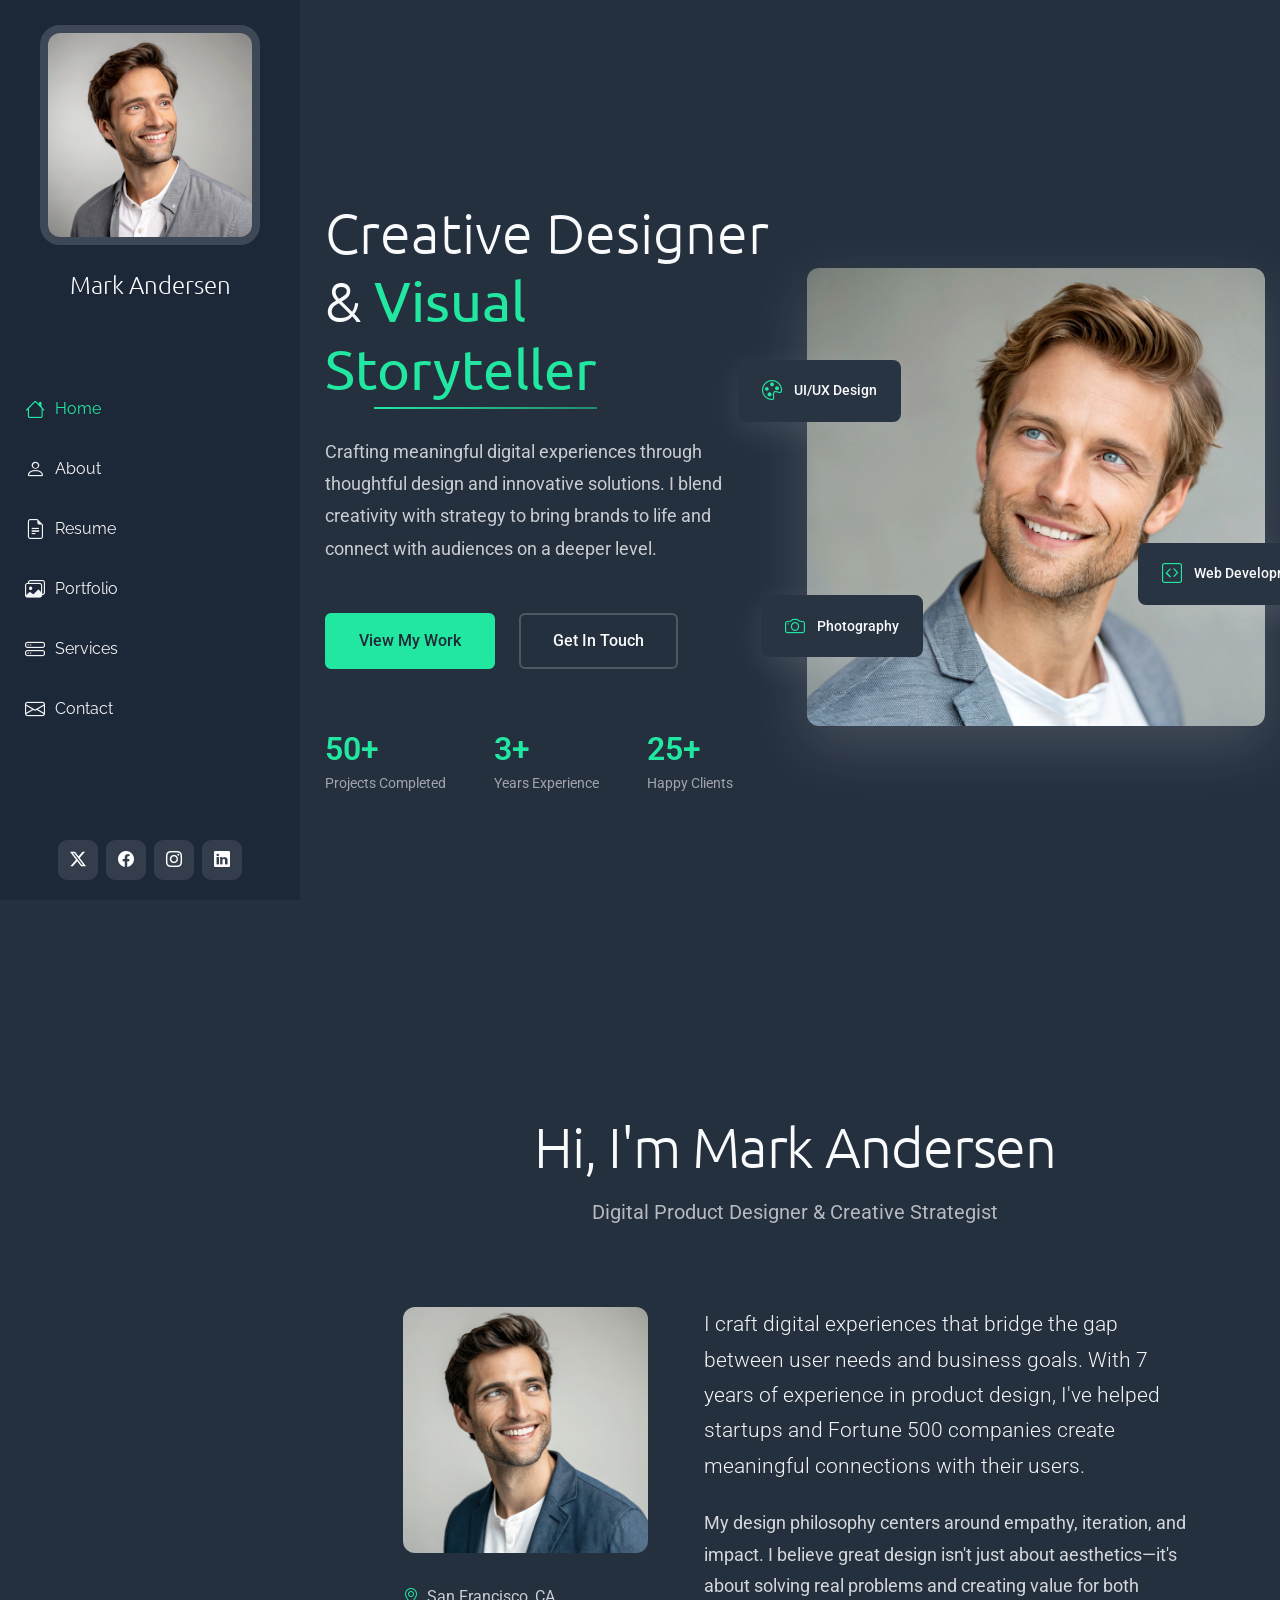
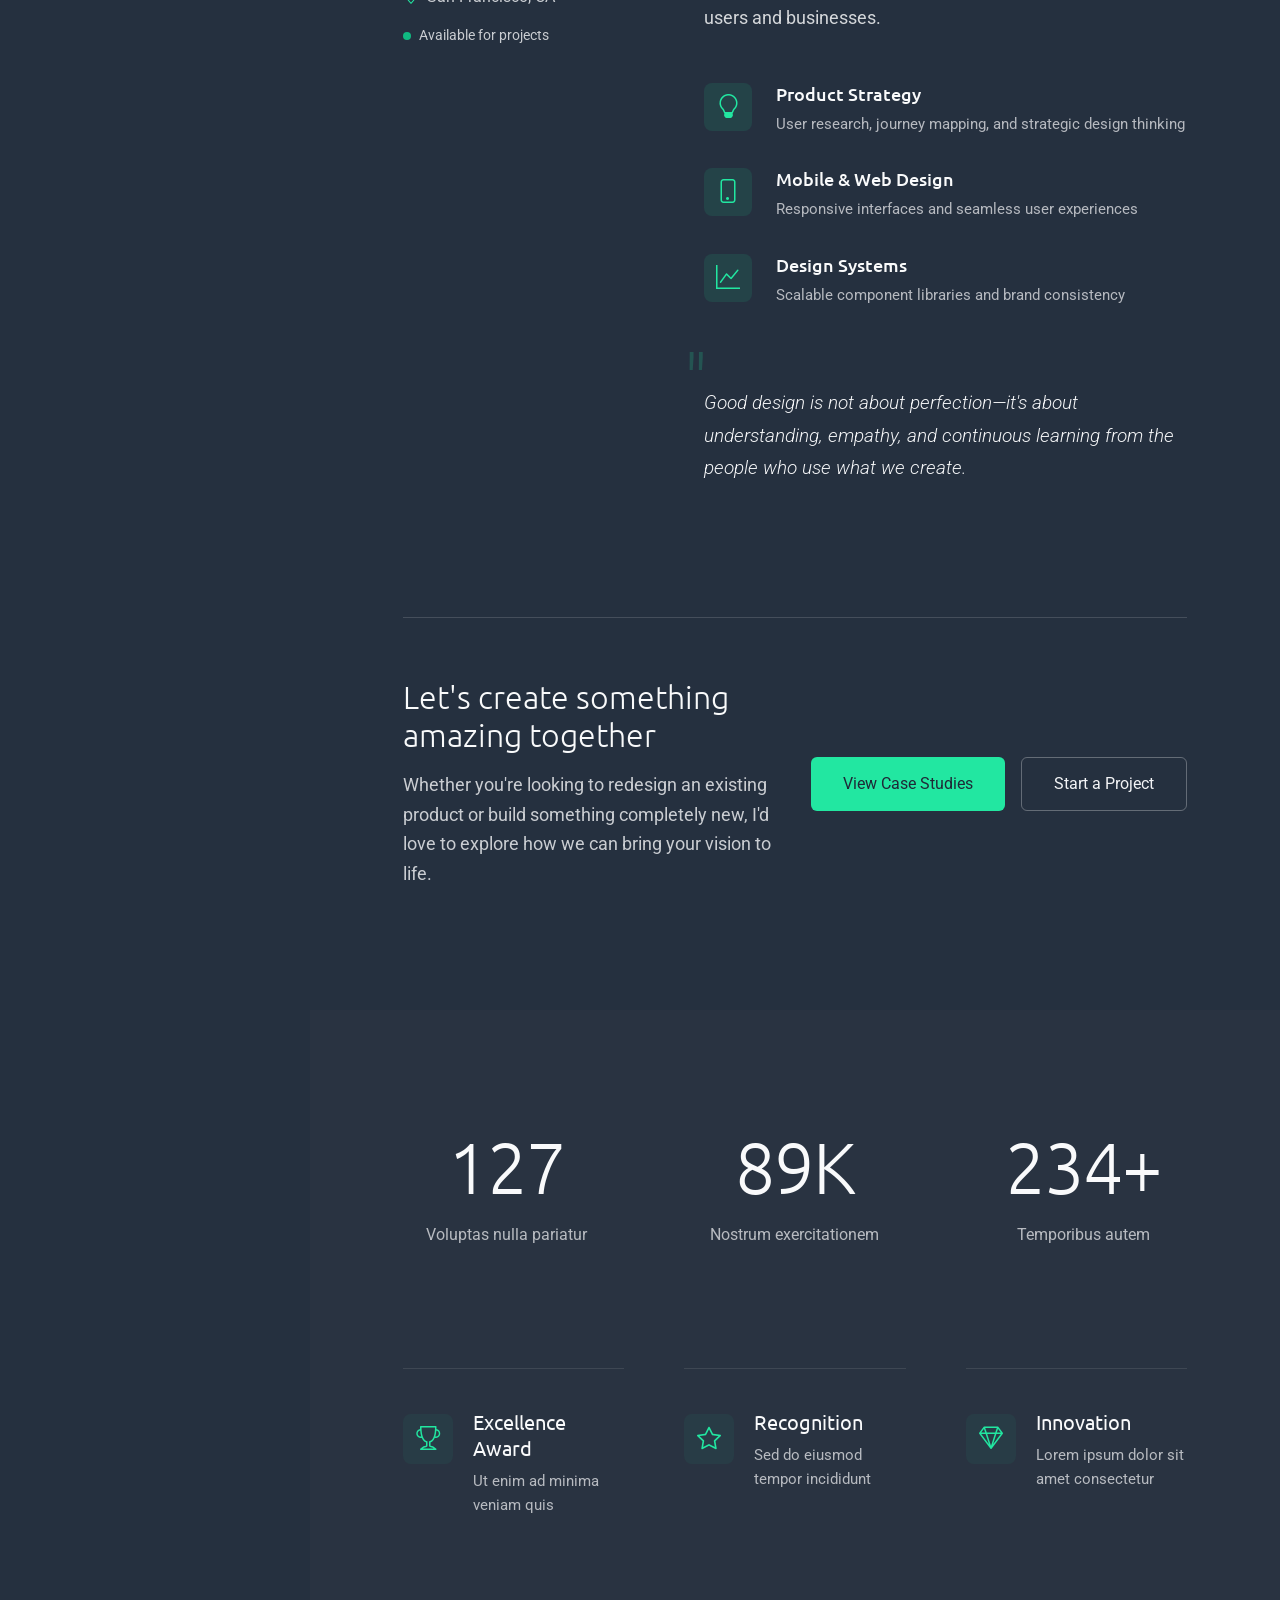
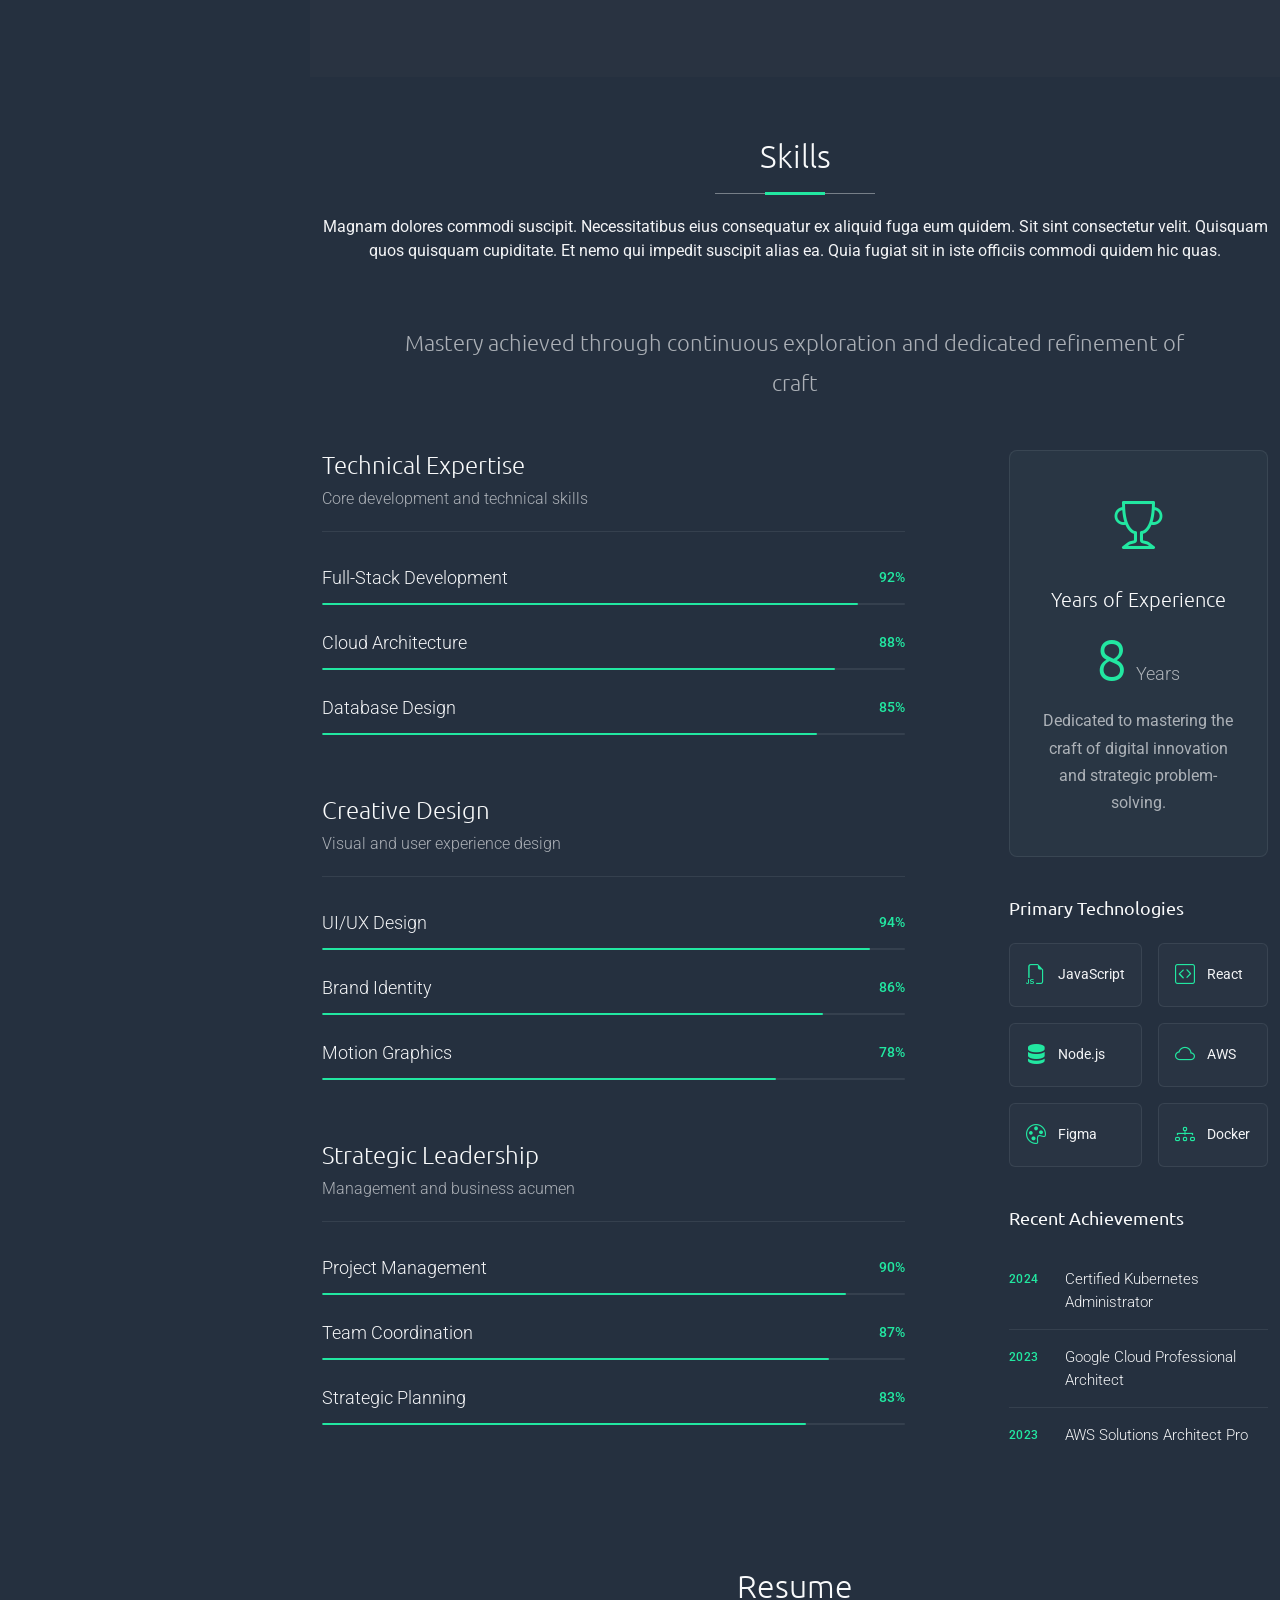
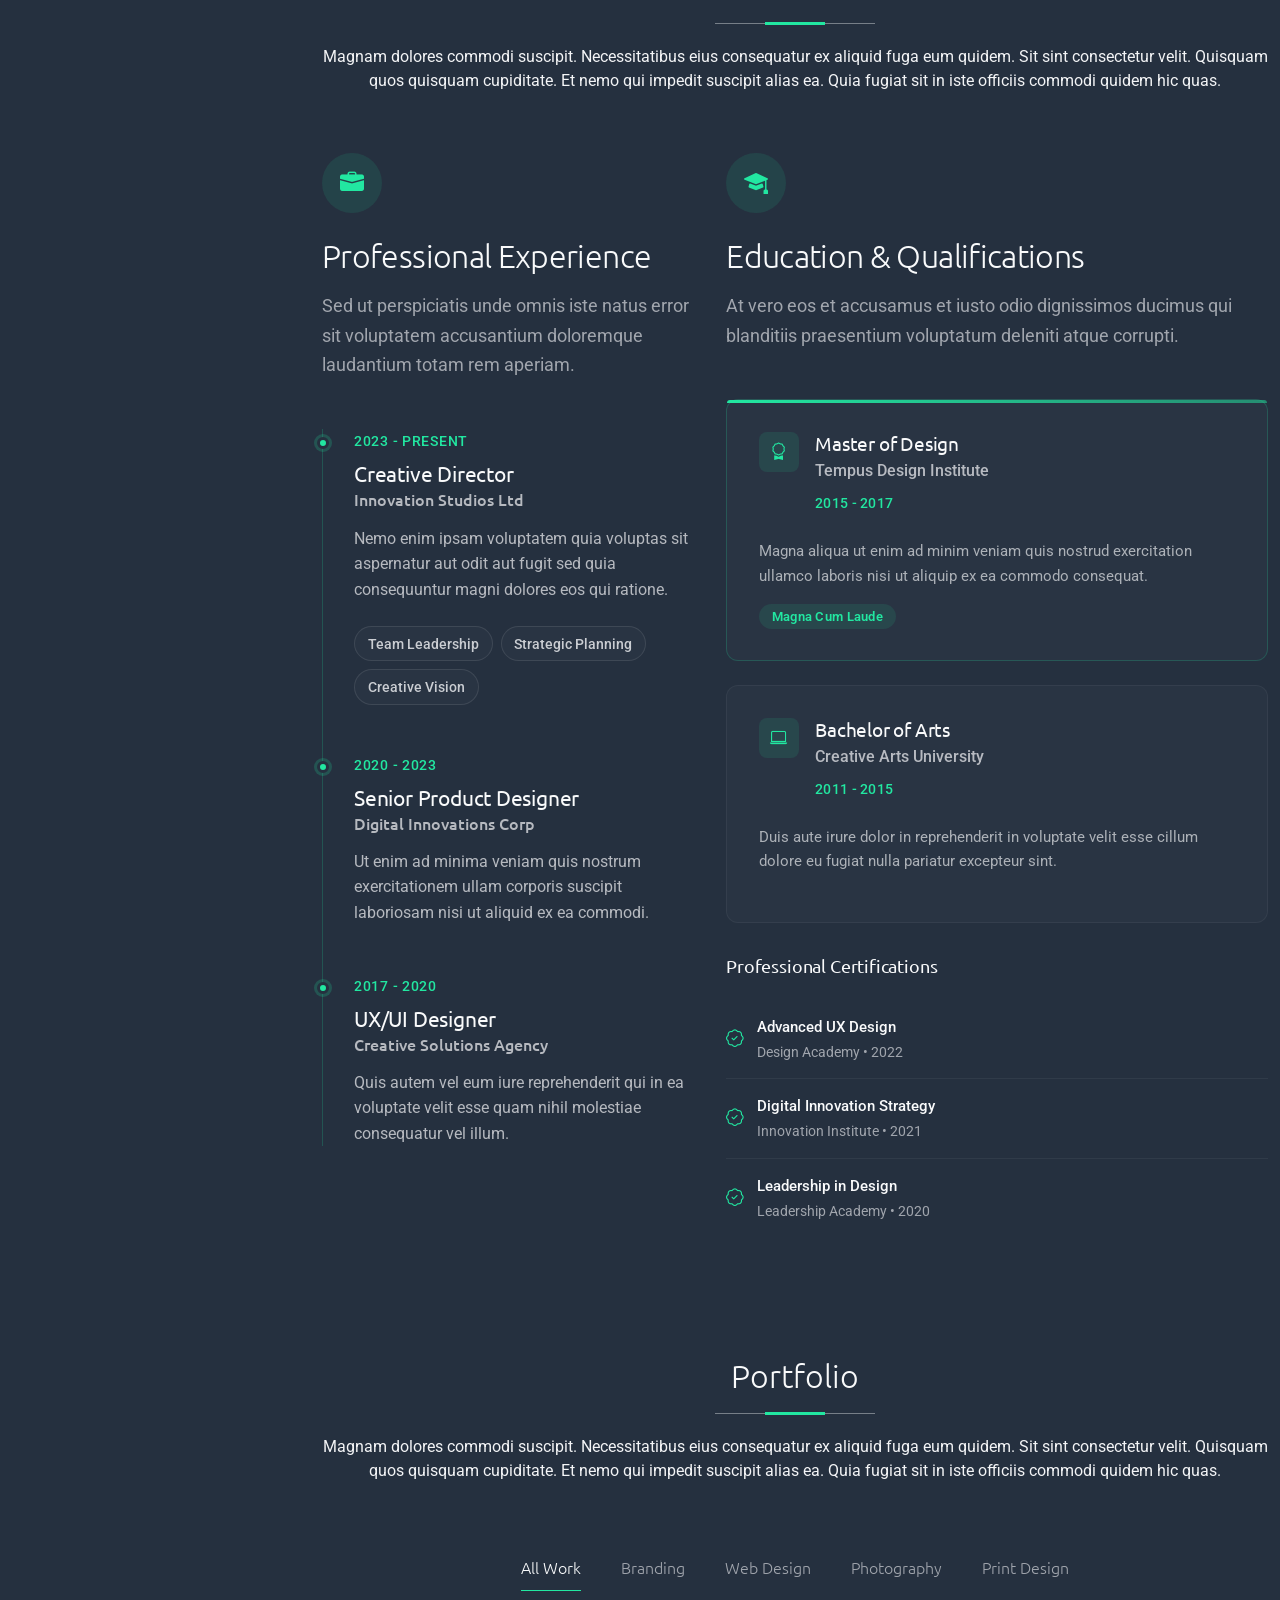
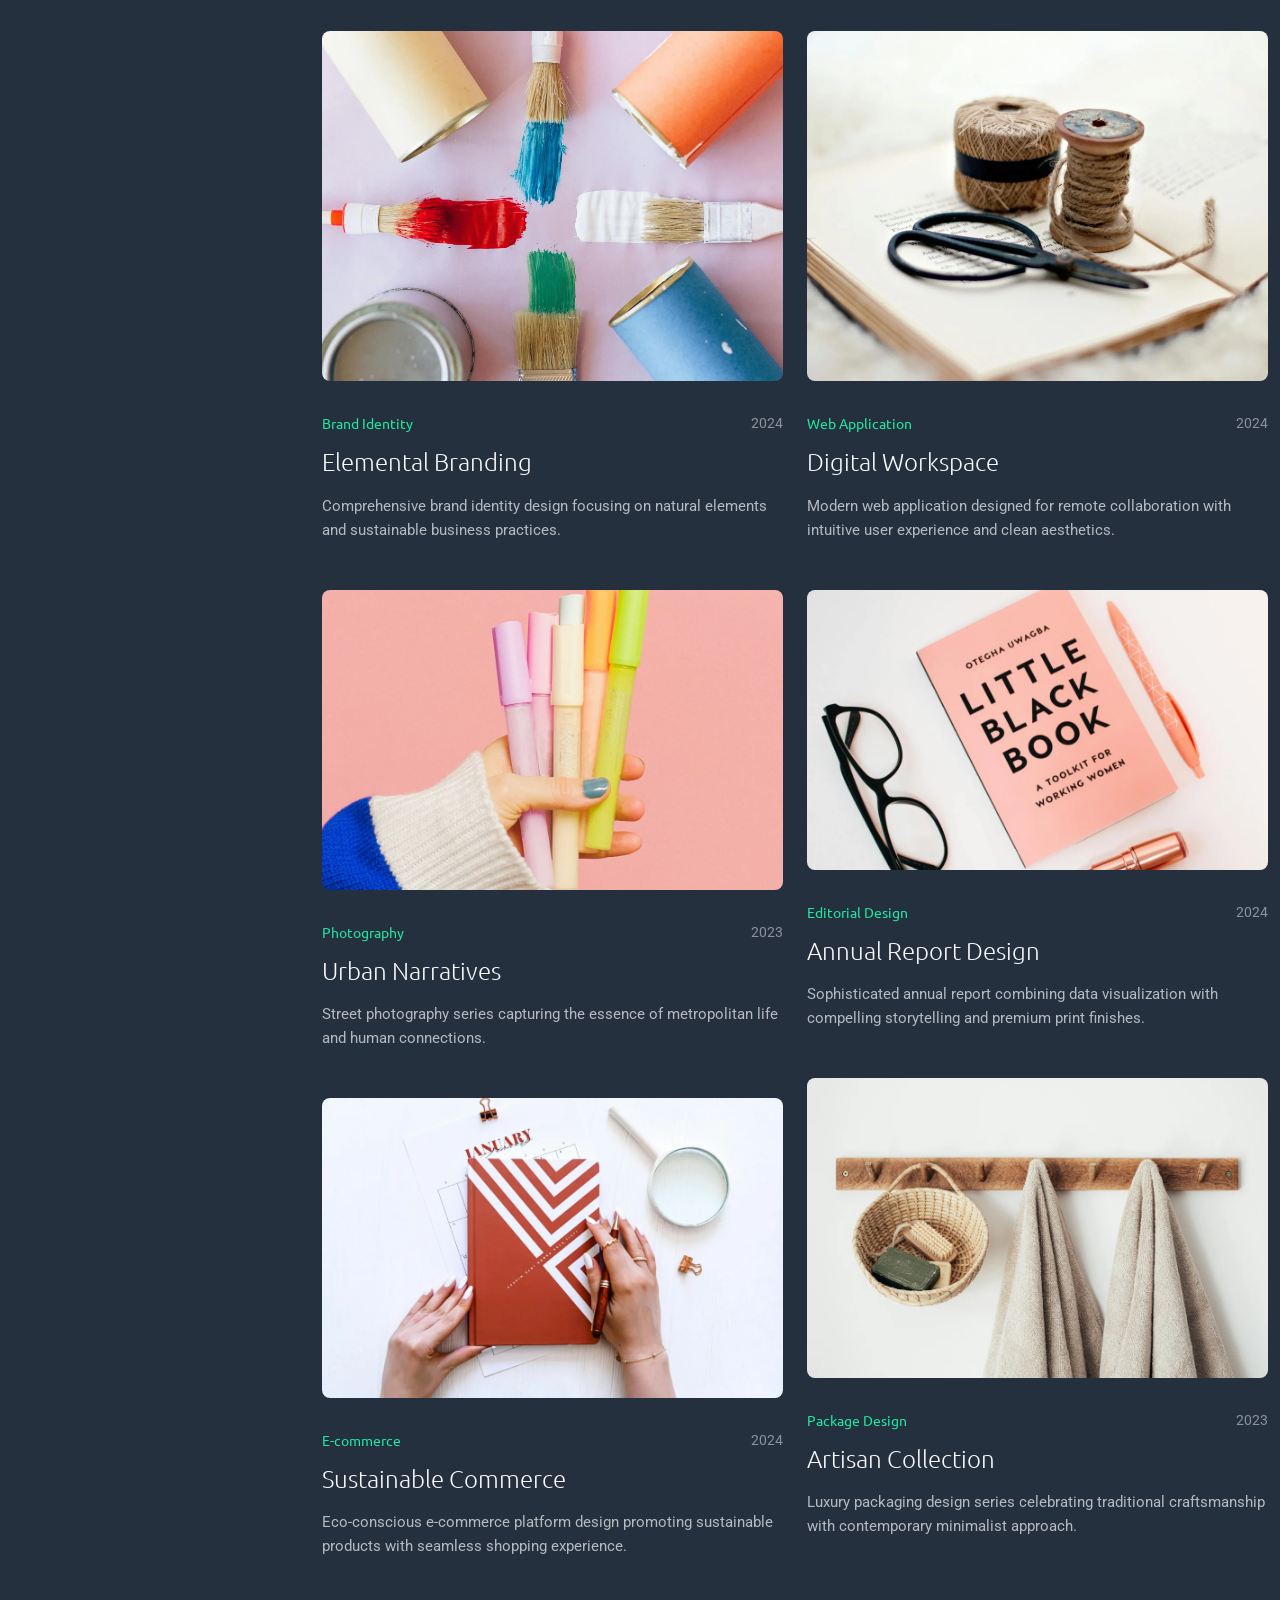
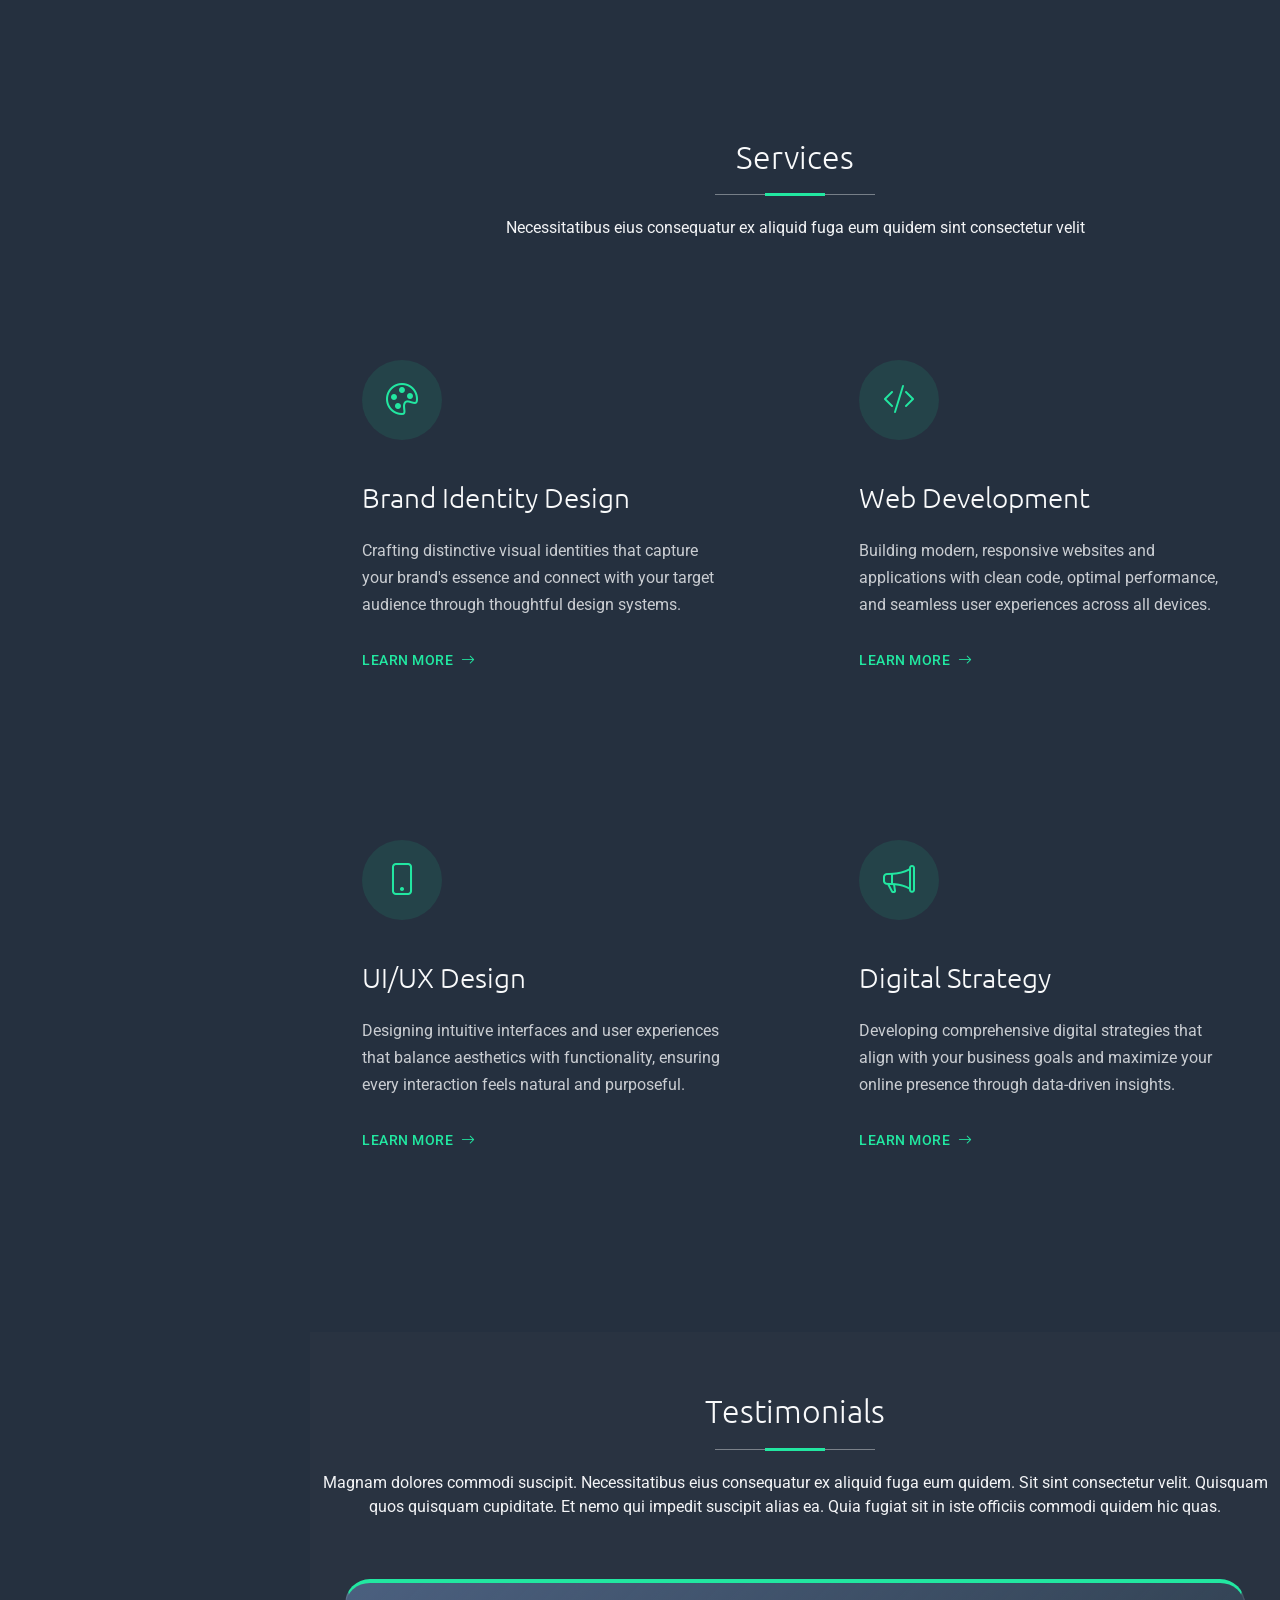
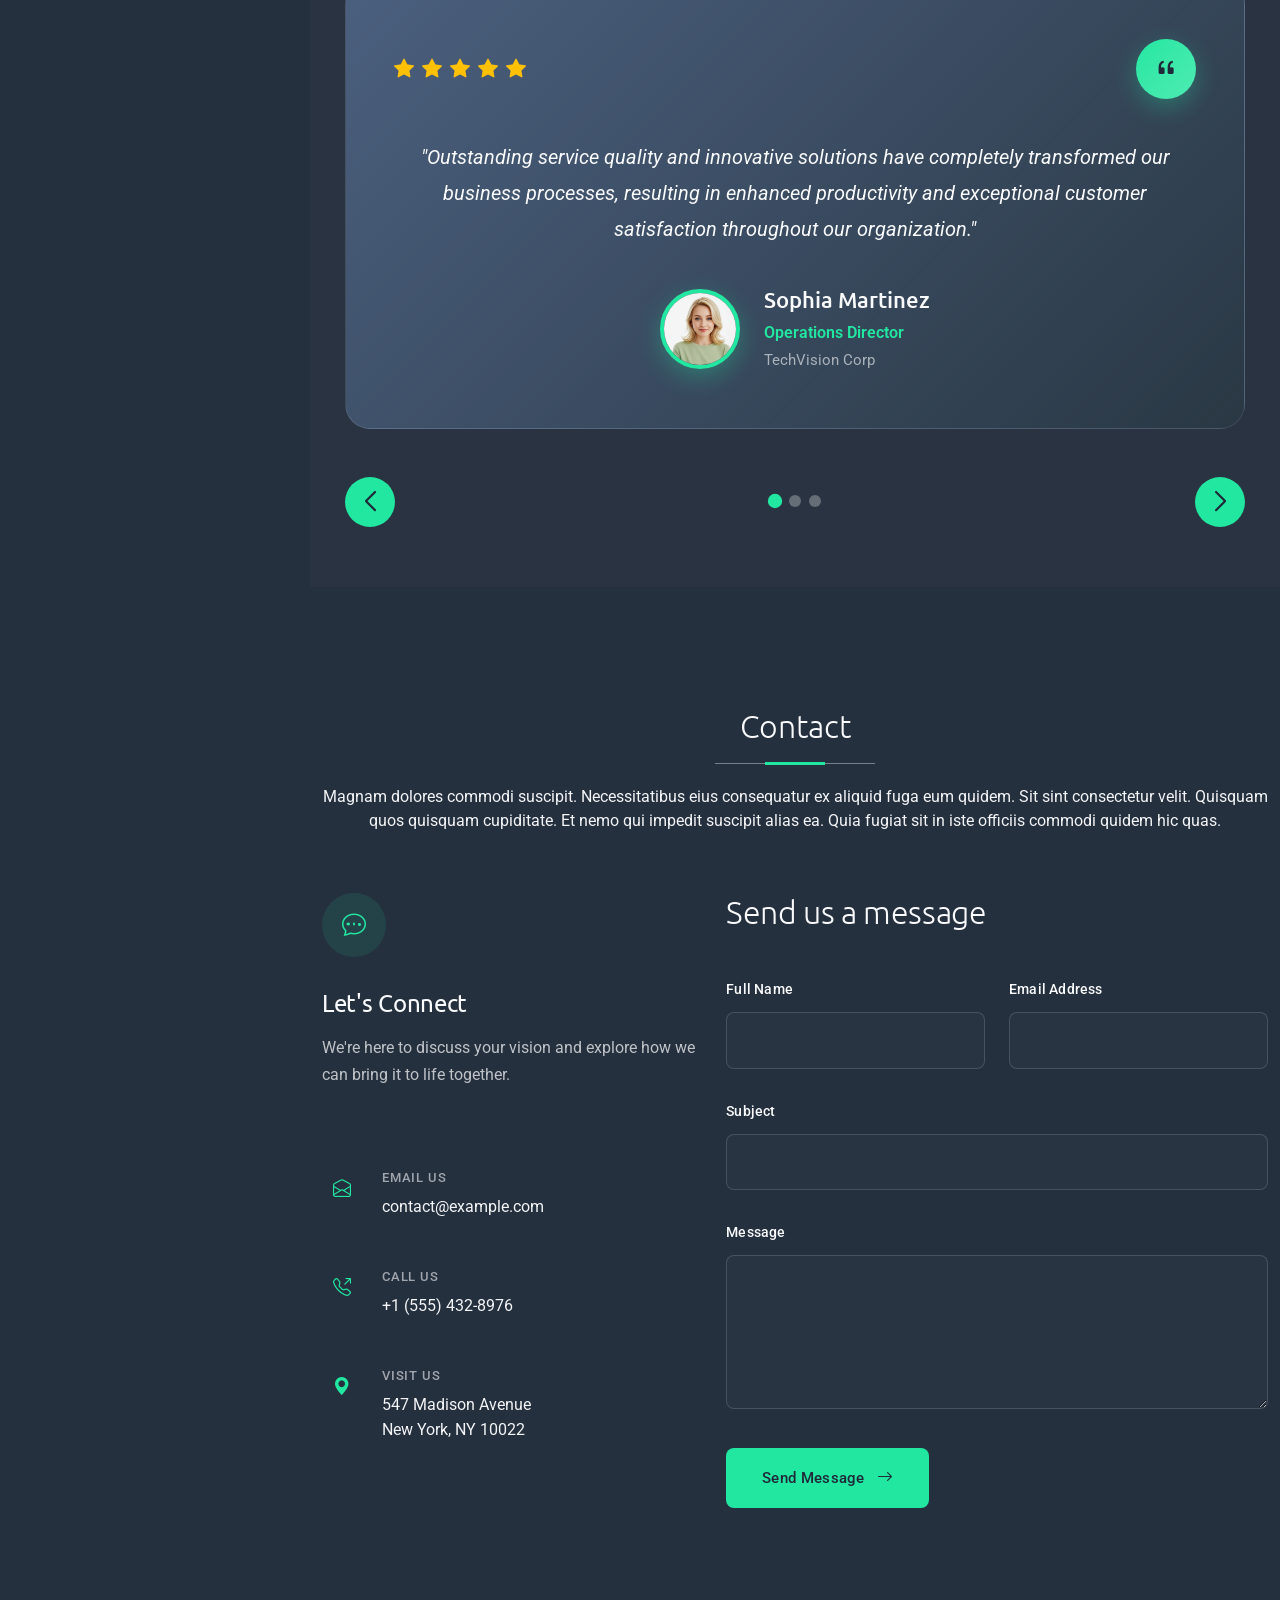
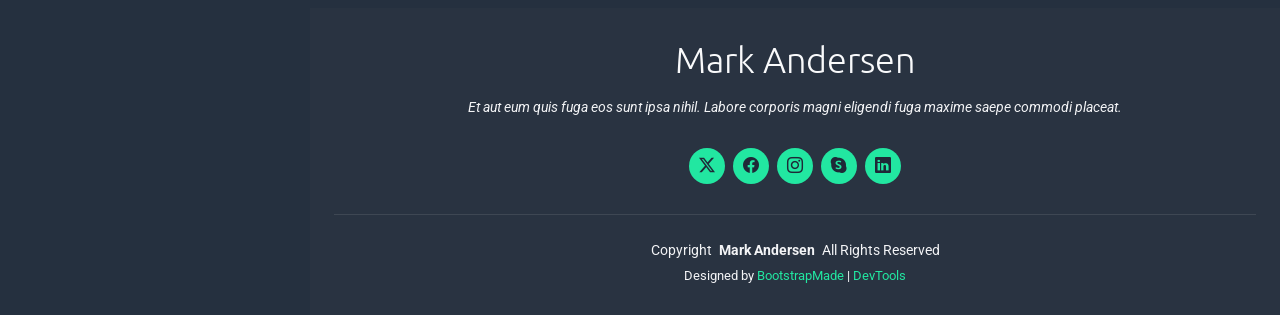
==== index.html @ 4cbcef70 "Fix folder structure" ====
<!DOCTYPE html>
<html lang="en">

<head>
  <meta charset="utf-8">
  <meta content="width=device-width, initial-scale=1.0" name="viewport">
  <title>Index - MyPage Bootstrap Template</title>
  <meta name="description" content="">
  <meta name="keywords" content="">

  <!-- Favicons -->
  <link href="assets/img/favicon.png" rel="icon">
  <link href="assets/img/apple-touch-icon.png" rel="apple-touch-icon">

  <!-- Fonts -->
  <link href="https://fonts.googleapis.com" rel="preconnect">
  <link href="https://fonts.gstatic.com" rel="preconnect" crossorigin>
  <link href="https://fonts.googleapis.com/css2?family=Roboto:ital,wght@0,100;0,300;0,400;0,500;0,700;0,900;1,100;1,300;1,400;1,500;1,700;1,900&family=Raleway:ital,wght@0,100;0,200;0,300;0,400;0,500;0,600;0,700;0,800;0,900;1,100;1,200;1,300;1,400;1,500;1,600;1,700;1,800;1,900&family=Ubuntu:ital,wght@0,300;0,400;0,500;0,700;1,300;1,400;1,500;1,700&display=swap" rel="stylesheet">

  <!-- Vendor CSS Files -->
  <link href="assets/vendor/bootstrap/css/bootstrap.min.css" rel="stylesheet">
  <link href="assets/vendor/bootstrap-icons/bootstrap-icons.css" rel="stylesheet">
  <link href="assets/vendor/aos/aos.css" rel="stylesheet">
  <link href="assets/vendor/glightbox/css/glightbox.min.css" rel="stylesheet">
  <link href="assets/vendor/swiper/swiper-bundle.min.css" rel="stylesheet">

  <!-- Main CSS File -->
  <link href="assets/css/main.css" rel="stylesheet">

 
</head>

<body class="index-page">

  <header id="header" class="header dark-background d-flex flex-column justify-content-between">
    <i class="header-toggle d-xl-none bi bi-list"></i>

    <div class="header-top">
      <div class="profile-img">
        <img src="assets/img/profile/profile-square-14.webp" alt="" class="img-fluid">
      </div>

      <a href="index.html" class="logo d-flex align-items-center justify-content-center">
        <!-- Uncomment the line below if you also wish to use an image logo -->
        <!-- <img src="assets/img/logo.webp" alt=""> -->
        <h1 class="sitename">Mark Andersen</h1>
      </a>

    </div>

    <nav id="navmenu" class="navmenu">
      <ul>
        <li><a href="#hero" class="active"><i class="bi bi-house navicon"></i>Home</a></li>
        <li><a href="#about"><i class="bi bi-person navicon"></i> About</a></li>
        <li><a href="#resume"><i class="bi bi-file-earmark-text navicon"></i> Resume</a></li>
        <li><a href="#portfolio"><i class="bi bi-images navicon"></i> Portfolio</a></li>
        <li><a href="#services"><i class="bi bi-hdd-stack navicon"></i> Services</a></li>
        <li><a href="#contact"><i class="bi bi-envelope navicon"></i> Contact</a></li>
      </ul>
    </nav>

    <div class="social-links text-center">
      <a href="#" class="twitter"><i class="bi bi-twitter-x"></i></a>
      <a href="#" class="facebook"><i class="bi bi-facebook"></i></a>
      <a href="#" class="instagram"><i class="bi bi-instagram"></i></a>
      <a href="#" class="linkedin"><i class="bi bi-linkedin"></i></a>
    </div>
  </header>

  <main class="main">

    <!-- Hero Section -->
    <section id="hero" class="hero section">

      <div class="container" data-aos="fade-up" data-aos-delay="100">

        <div class="row align-items-center">
          <div class="col-lg-6 order-2 order-lg-1">
            <div class="hero-content">
              <h1 data-aos="fade-up" data-aos-delay="200">
                Creative Designer &amp;
                <span class="accent-text">Visual Storyteller</span>
              </h1>
              <p class="hero-description" data-aos="fade-up" data-aos-delay="300">
                Crafting meaningful digital experiences through thoughtful design and innovative solutions. I blend creativity with strategy to bring brands to life and connect with audiences on a deeper level.
              </p>
              <div class="hero-actions" data-aos="fade-up" data-aos-delay="400">
                <a href="#portfolio" class="btn-primary">View My Work</a>
                <a href="#contact" class="btn-secondary">Get In Touch</a>
              </div>
              <div class="hero-stats" data-aos="fade-up" data-aos-delay="500">
                <div class="stat-item">
                  <span class="stat-number">50+</span>
                  <span class="stat-label">Projects Completed</span>
                </div>
                <div class="stat-item">
                  <span class="stat-number">3+</span>
                  <span class="stat-label">Years Experience</span>
                </div>
                <div class="stat-item">
                  <span class="stat-number">25+</span>
                  <span class="stat-label">Happy Clients</span>
                </div>
              </div>
            </div>
          </div>

          <div class="col-lg-6 order-1 order-lg-2">
            <div class="hero-image" data-aos="fade-up" data-aos-delay="300">
              <div class="image-wrapper">
                <img src="assets/img/profile/profile-square-13.webp" alt="Creative Designer Portfolio" class="img-fluid main-image">
                <div class="floating-card card-1" data-aos="fade-up" data-aos-delay="600">
                  <i class="bi bi-palette"></i>
                  <span>UI/UX Design</span>
                </div>
                <div class="floating-card card-2" data-aos="fade-up" data-aos-delay="700">
                  <i class="bi bi-code-square"></i>
                  <span>Web Development</span>
                </div>
                <div class="floating-card card-3" data-aos="fade-up" data-aos-delay="800">
                  <i class="bi bi-camera"></i>
                  <span>Photography</span>
                </div>
              </div>
            </div>
          </div>
        </div>

      </div>

    </section><!-- /Hero Section -->

    <!-- About Section -->
    <section id="about" class="about section">

      <div class="container" data-aos="fade-up" data-aos-delay="100">

        <div class="row justify-content-center">
          <div class="col-lg-10">

            <div class="intro-header text-center" data-aos="fade-up" data-aos-delay="150">
              <h1>Hi, I'm Mark Andersen</h1>
              <p class="subtitle">Digital Product Designer &amp; Creative Strategist</p>
            </div>

            <div class="main-content-wrapper">
              <div class="row align-items-start">

                <div class="col-lg-4" data-aos="fade-right" data-aos-delay="200">
                  <div class="profile-section">
                    <div class="profile-image-container">
                      <img src="assets/img/profile/profile-square-15.webp" class="img-fluid" alt="Sarah Chen">
                    </div>
                    <div class="profile-meta">
                      <div class="location">
                        <i class="bi bi-geo-alt"></i>
                        <span>San Francisco, CA</span>
                      </div>
                      <div class="status">
                        <div class="status-indicator"></div>
                        <span>Available for projects</span>
                      </div>
                    </div>
                  </div>
                </div>

                <div class="col-lg-8" data-aos="fade-left" data-aos-delay="250">
                  <div class="content-area">

                    <div class="story-block">
                      <p class="lead-text">I craft digital experiences that bridge the gap between user needs and business goals. With 7 years of experience in product design, I've helped startups and Fortune 500 companies create meaningful connections with their users.</p>

                      <p>My design philosophy centers around empathy, iteration, and impact. I believe great design isn't just about aesthetics—it's about solving real problems and creating value for both users and businesses.</p>
                    </div>

                    <div class="expertise-grid">
                      <div class="expertise-item" data-aos="zoom-in" data-aos-delay="300">
                        <div class="expertise-icon">
                          <i class="bi bi-lightbulb"></i>
                        </div>
                        <div class="expertise-content">
                          <h4>Product Strategy</h4>
                          <p>User research, journey mapping, and strategic design thinking</p>
                        </div>
                      </div>

                      <div class="expertise-item" data-aos="zoom-in" data-aos-delay="350">
                        <div class="expertise-icon">
                          <i class="bi bi-phone"></i>
                        </div>
                        <div class="expertise-content">
                          <h4>Mobile &amp; Web Design</h4>
                          <p>Responsive interfaces and seamless user experiences</p>
                        </div>
                      </div>

                      <div class="expertise-item" data-aos="zoom-in" data-aos-delay="400">
                        <div class="expertise-icon">
                          <i class="bi bi-graph-up"></i>
                        </div>
                        <div class="expertise-content">
                          <h4>Design Systems</h4>
                          <p>Scalable component libraries and brand consistency</p>
                        </div>
                      </div>
                    </div>

                    <div class="philosophy-quote" data-aos="fade-up" data-aos-delay="450">
                      <div class="quote-mark">"</div>
                      <p>Good design is not about perfection—it's about understanding, empathy, and continuous learning from the people who use what we create.</p>
                    </div>

                  </div>
                </div>

              </div>
            </div>

            <div class="bottom-section" data-aos="fade-up" data-aos-delay="500">
              <div class="row align-items-center">
                <div class="col-lg-6">
                  <div class="collaboration-text">
                    <h3>Let's create something amazing together</h3>
                    <p>Whether you're looking to redesign an existing product or build something completely new, I'd love to explore how we can bring your vision to life.</p>
                  </div>
                </div>
                <div class="col-lg-6">
                  <div class="action-buttons">
                    <a href="#portfolio" class="btn-custom primary">View Case Studies</a>
                    <a href="#contact" class="btn-custom secondary">Start a Project</a>
                  </div>
                </div>
              </div>
            </div>

          </div>
        </div>

      </div>

    </section><!-- /About Section -->

    <!-- Stats Section -->
    <section id="stats" class="stats section light-background">

      <div class="container" data-aos="fade-up" data-aos-delay="100">

        <div class="row justify-content-center">
          <div class="col-lg-10">

            <div class="stats-grid">
              <div class="stat-item" data-aos="fade-up" data-aos-delay="200">
                <div class="stat-number">
                  <span data-purecounter-start="0" data-purecounter-end="127" data-purecounter-duration="1" class="purecounter"></span>
                </div>
                <p class="stat-label">Voluptas nulla pariatur</p>
              </div>

              <div class="stat-item" data-aos="fade-up" data-aos-delay="300">
                <div class="stat-number">
                  <span data-purecounter-start="0" data-purecounter-end="89" data-purecounter-duration="1" class="purecounter"></span>K
                </div>
                <p class="stat-label">Nostrum exercitationem</p>
              </div>

              <div class="stat-item" data-aos="fade-up" data-aos-delay="400">
                <div class="stat-number">
                  <span data-purecounter-start="0" data-purecounter-end="234" data-purecounter-duration="1" class="purecounter"></span>+
                </div>
                <p class="stat-label">Temporibus autem</p>
              </div>
            </div>

            <div class="achievements-row" data-aos="fade-up" data-aos-delay="500">
              <div class="achievement">
                <div class="achievement-icon">
                  <i class="bi bi-trophy"></i>
                </div>
                <div class="achievement-content">
                  <h4>Excellence Award</h4>
                  <p>Ut enim ad minima veniam quis</p>
                </div>
              </div>

              <div class="achievement">
                <div class="achievement-icon">
                  <i class="bi bi-star"></i>
                </div>
                <div class="achievement-content">
                  <h4>Recognition</h4>
                  <p>Sed do eiusmod tempor incididunt</p>
                </div>
              </div>

              <div class="achievement">
                <div class="achievement-icon">
                  <i class="bi bi-gem"></i>
                </div>
                <div class="achievement-content">
                  <h4>Innovation</h4>
                  <p>Lorem ipsum dolor sit amet consectetur</p>
                </div>
              </div>
            </div>

          </div>
        </div>

      </div>

    </section><!-- /Stats Section -->

    <!-- Skills Section -->
    <section id="skills" class="skills section">

      <!-- Section Title -->
      <div class="container section-title" data-aos="fade-up">
        <h2>Skills</h2>
        <p>Magnam dolores commodi suscipit. Necessitatibus eius consequatur ex aliquid fuga eum quidem. Sit sint consectetur velit. Quisquam quos quisquam cupiditate. Et nemo qui impedit suscipit alias ea. Quia fugiat sit in iste officiis commodi quidem hic quas.</p>
      </div><!-- End Section Title -->

      <div class="container" data-aos="fade-up" data-aos-delay="100">

        <div class="row justify-content-center">
          <div class="col-lg-10">
            <div class="intro-content text-center mb-5" data-aos="fade-up" data-aos-delay="150">
              <p class="lead-text">Mastery achieved through continuous exploration and dedicated refinement of craft</p>
            </div>
          </div>
        </div>

        <div class="row">
          <div class="col-lg-8">
            <div class="skills-container">

              <div class="skill-category skills-animation" data-aos="fade-up" data-aos-delay="200">
                <div class="category-header">
                  <h3 class="category-title">Technical Expertise</h3>
                  <p class="category-subtitle">Core development and technical skills</p>
                </div>
                <div class="skills-list">
                  <div class="skill-row">
                    <div class="skill-info">
                      <span class="skill-name">Full-Stack Development</span>
                      <span class="skill-percentage">92%</span>
                    </div>
                    <div class="progress">
                      <div class="progress-bar" role="progressbar" aria-valuenow="92" aria-valuemin="0" aria-valuemax="100"></div>
                    </div>
                  </div>
                  <div class="skill-row">
                    <div class="skill-info">
                      <span class="skill-name">Cloud Architecture</span>
                      <span class="skill-percentage">88%</span>
                    </div>
                    <div class="progress">
                      <div class="progress-bar" role="progressbar" aria-valuenow="88" aria-valuemin="0" aria-valuemax="100"></div>
                    </div>
                  </div>
                  <div class="skill-row">
                    <div class="skill-info">
                      <span class="skill-name">Database Design</span>
                      <span class="skill-percentage">85%</span>
                    </div>
                    <div class="progress">
                      <div class="progress-bar" role="progressbar" aria-valuenow="85" aria-valuemin="0" aria-valuemax="100"></div>
                    </div>
                  </div>
                </div>
              </div>

              <div class="skill-category skills-animation" data-aos="fade-up" data-aos-delay="250">
                <div class="category-header">
                  <h3 class="category-title">Creative Design</h3>
                  <p class="category-subtitle">Visual and user experience design</p>
                </div>
                <div class="skills-list">
                  <div class="skill-row">
                    <div class="skill-info">
                      <span class="skill-name">UI/UX Design</span>
                      <span class="skill-percentage">94%</span>
                    </div>
                    <div class="progress">
                      <div class="progress-bar" role="progressbar" aria-valuenow="94" aria-valuemin="0" aria-valuemax="100"></div>
                    </div>
                  </div>
                  <div class="skill-row">
                    <div class="skill-info">
                      <span class="skill-name">Brand Identity</span>
                      <span class="skill-percentage">86%</span>
                    </div>
                    <div class="progress">
                      <div class="progress-bar" role="progressbar" aria-valuenow="86" aria-valuemin="0" aria-valuemax="100"></div>
                    </div>
                  </div>
                  <div class="skill-row">
                    <div class="skill-info">
                      <span class="skill-name">Motion Graphics</span>
                      <span class="skill-percentage">78%</span>
                    </div>
                    <div class="progress">
                      <div class="progress-bar" role="progressbar" aria-valuenow="78" aria-valuemin="0" aria-valuemax="100"></div>
                    </div>
                  </div>
                </div>
              </div>

              <div class="skill-category skills-animation" data-aos="fade-up" data-aos-delay="300">
                <div class="category-header">
                  <h3 class="category-title">Strategic Leadership</h3>
                  <p class="category-subtitle">Management and business acumen</p>
                </div>
                <div class="skills-list">
                  <div class="skill-row">
                    <div class="skill-info">
                      <span class="skill-name">Project Management</span>
                      <span class="skill-percentage">90%</span>
                    </div>
                    <div class="progress">
                      <div class="progress-bar" role="progressbar" aria-valuenow="90" aria-valuemin="0" aria-valuemax="100"></div>
                    </div>
                  </div>
                  <div class="skill-row">
                    <div class="skill-info">
                      <span class="skill-name">Team Coordination</span>
                      <span class="skill-percentage">87%</span>
                    </div>
                    <div class="progress">
                      <div class="progress-bar" role="progressbar" aria-valuenow="87" aria-valuemin="0" aria-valuemax="100"></div>
                    </div>
                  </div>
                  <div class="skill-row">
                    <div class="skill-info">
                      <span class="skill-name">Strategic Planning</span>
                      <span class="skill-percentage">83%</span>
                    </div>
                    <div class="progress">
                      <div class="progress-bar" role="progressbar" aria-valuenow="83" aria-valuemin="0" aria-valuemax="100"></div>
                    </div>
                  </div>
                </div>
              </div>

            </div>
          </div>

          <div class="col-lg-4">
            <div class="skills-sidebar">

              <div class="expertise-highlight" data-aos="fade-up" data-aos-delay="350">
                <div class="highlight-icon">
                  <i class="bi bi-trophy"></i>
                </div>
                <h4 class="highlight-title">Years of Experience</h4>
                <div class="experience-number">
                  <span data-purecounter-start="0" data-purecounter-end="8" data-purecounter-duration="1" class="purecounter"></span>
                  <span class="experience-label">Years</span>
                </div>
                <p class="highlight-description">Dedicated to mastering the craft of digital innovation and strategic problem-solving.</p>
              </div>

              <div class="technologies-section" data-aos="fade-up" data-aos-delay="400">
                <h5 class="tech-title">Primary Technologies</h5>
                <div class="tech-stack">
                  <div class="tech-item">
                    <i class="bi bi-filetype-js"></i>
                    <span>JavaScript</span>
                  </div>
                  <div class="tech-item">
                    <i class="bi bi-code-square"></i>
                    <span>React</span>
                  </div>
                  <div class="tech-item">
                    <i class="bi bi-server"></i>
                    <span>Node.js</span>
                  </div>
                  <div class="tech-item">
                    <i class="bi bi-cloud"></i>
                    <span>AWS</span>
                  </div>
                  <div class="tech-item">
                    <i class="bi bi-palette"></i>
                    <span>Figma</span>
                  </div>
                  <div class="tech-item">
                    <i class="bi bi-diagram-3"></i>
                    <span>Docker</span>
                  </div>
                </div>
              </div>

              <div class="achievements-section" data-aos="fade-up" data-aos-delay="450">
                <h5 class="achievements-title">Recent Achievements</h5>
                <div class="achievement-list">
                  <div class="achievement-item">
                    <div class="achievement-date">2024</div>
                    <div class="achievement-text">Certified Kubernetes Administrator</div>
                  </div>
                  <div class="achievement-item">
                    <div class="achievement-date">2023</div>
                    <div class="achievement-text">Google Cloud Professional Architect</div>
                  </div>
                  <div class="achievement-item">
                    <div class="achievement-date">2023</div>
                    <div class="achievement-text">AWS Solutions Architect Pro</div>
                  </div>
                </div>
              </div>

            </div>
          </div>
        </div>

      </div>

    </section><!-- /Skills Section -->

    <!-- Resume Section -->
    <section id="resume" class="resume section">

      <!-- Section Title -->
      <div class="container section-title" data-aos="fade-up">
        <h2>Resume</h2>
        <p>Magnam dolores commodi suscipit. Necessitatibus eius consequatur ex aliquid fuga eum quidem. Sit sint consectetur velit. Quisquam quos quisquam cupiditate. Et nemo qui impedit suscipit alias ea. Quia fugiat sit in iste officiis commodi quidem hic quas.</p>
      </div><!-- End Section Title -->

      <div class="container" data-aos="fade-up" data-aos-delay="100">

        <div class="row align-items-start">
          <div class="col-lg-5" data-aos="fade-right" data-aos-delay="200">
            <div class="professional-journey">
              <div class="section-intro">
                <div class="icon-wrapper">
                  <i class="bi bi-briefcase-fill"></i>
                </div>
                <h2>Professional Experience</h2>
                <p>Sed ut perspiciatis unde omnis iste natus error sit voluptatem accusantium doloremque laudantium totam rem aperiam.</p>
              </div>

              <div class="experience-timeline">
                <div class="timeline-item" data-aos="fade-up" data-aos-delay="300">
                  <div class="timeline-dot"></div>
                  <div class="timeline-content">
                    <div class="position-meta">
                      <span class="timeline-year">2023 - Present</span>
                    </div>
                    <h3>Creative Director</h3>
                    <h4>Innovation Studios Ltd</h4>
                    <p>Nemo enim ipsam voluptatem quia voluptas sit aspernatur aut odit aut fugit sed quia consequuntur magni dolores eos qui ratione.</p>
                    <div class="key-achievements">
                      <span class="achievement-tag">Team Leadership</span>
                      <span class="achievement-tag">Strategic Planning</span>
                      <span class="achievement-tag">Creative Vision</span>
                    </div>
                  </div>
                </div>

                <div class="timeline-item" data-aos="fade-up" data-aos-delay="350">
                  <div class="timeline-dot"></div>
                  <div class="timeline-content">
                    <div class="position-meta">
                      <span class="timeline-year">2020 - 2023</span>
                    </div>
                    <h3>Senior Product Designer</h3>
                    <h4>Digital Innovations Corp</h4>
                    <p>Ut enim ad minima veniam quis nostrum exercitationem ullam corporis suscipit laboriosam nisi ut aliquid ex ea commodi.</p>
                  </div>
                </div>

                <div class="timeline-item" data-aos="fade-up" data-aos-delay="400">
                  <div class="timeline-dot"></div>
                  <div class="timeline-content">
                    <div class="position-meta">
                      <span class="timeline-year">2017 - 2020</span>
                    </div>
                    <h3>UX/UI Designer</h3>
                    <h4>Creative Solutions Agency</h4>
                    <p>Quis autem vel eum iure reprehenderit qui in ea voluptate velit esse quam nihil molestiae consequatur vel illum.</p>
                  </div>
                </div>
              </div>
            </div>
          </div>

          <div class="col-lg-7" data-aos="fade-left" data-aos-delay="200">
            <div class="education-skills">
              <div class="section-intro">
                <div class="icon-wrapper">
                  <i class="bi bi-mortarboard-fill"></i>
                </div>
                <h2>Education &amp; Qualifications</h2>
                <p>At vero eos et accusamus et iusto odio dignissimos ducimus qui blanditiis praesentium voluptatum deleniti atque corrupti.</p>
              </div>

              <div class="education-grid">
                <div class="education-card primary" data-aos="zoom-in" data-aos-delay="300">
                  <div class="education-header">
                    <div class="degree-icon">
                      <i class="bi bi-award"></i>
                    </div>
                    <div class="degree-info">
                      <h3>Master of Design</h3>
                      <p class="institution">Tempus Design Institute</p>
                      <span class="graduation-year">2015 - 2017</span>
                    </div>
                  </div>
                  <div class="education-details">
                    <p>Magna aliqua ut enim ad minim veniam quis nostrud exercitation ullamco laboris nisi ut aliquip ex ea commodo consequat.</p>
                    <div class="honors">
                      <span class="honor-badge">Magna Cum Laude</span>
                    </div>
                  </div>
                </div>

                <div class="education-card" data-aos="zoom-in" data-aos-delay="350">
                  <div class="education-header">
                    <div class="degree-icon">
                      <i class="bi bi-laptop"></i>
                    </div>
                    <div class="degree-info">
                      <h3>Bachelor of Arts</h3>
                      <p class="institution">Creative Arts University</p>
                      <span class="graduation-year">2011 - 2015</span>
                    </div>
                  </div>
                  <div class="education-details">
                    <p>Duis aute irure dolor in reprehenderit in voluptate velit esse cillum dolore eu fugiat nulla pariatur excepteur sint.</p>
                  </div>
                </div>

                <div class="certification-section" data-aos="fade-up" data-aos-delay="400">
                  <h4>Professional Certifications</h4>
                  <div class="certifications">
                    <div class="cert-item">
                      <i class="bi bi-patch-check"></i>
                      <div class="cert-details">
                        <span class="cert-name">Advanced UX Design</span>
                        <span class="cert-provider">Design Academy • 2022</span>
                      </div>
                    </div>
                    <div class="cert-item">
                      <i class="bi bi-patch-check"></i>
                      <div class="cert-details">
                        <span class="cert-name">Digital Innovation Strategy</span>
                        <span class="cert-provider">Innovation Institute • 2021</span>
                      </div>
                    </div>
                    <div class="cert-item">
                      <i class="bi bi-patch-check"></i>
                      <div class="cert-details">
                        <span class="cert-name">Leadership in Design</span>
                        <span class="cert-provider">Leadership Academy • 2020</span>
                      </div>
                    </div>
                  </div>
                </div>
              </div>
            </div>
          </div>
        </div>

      </div>

    </section><!-- /Resume Section -->

    <!-- Portfolio Section -->
    <section id="portfolio" class="portfolio section">

      <!-- Section Title -->
      <div class="container section-title" data-aos="fade-up">
        <h2>Portfolio</h2>
        <p>Magnam dolores commodi suscipit. Necessitatibus eius consequatur ex aliquid fuga eum quidem. Sit sint consectetur velit. Quisquam quos quisquam cupiditate. Et nemo qui impedit suscipit alias ea. Quia fugiat sit in iste officiis commodi quidem hic quas.</p>
      </div><!-- End Section Title -->

      <div class="container" data-aos="fade-up" data-aos-delay="100">

        <div class="isotope-layout" data-default-filter="*" data-layout="masonry" data-sort="original-order">

          <div class="filters-wrapper" data-aos="fade-up" data-aos-delay="200">
            <ul class="portfolio-filters isotope-filters">
              <li data-filter="*" class="filter-active">All Work</li>
              <li data-filter=".filter-branding">Branding</li>
              <li data-filter=".filter-web">Web Design</li>
              <li data-filter=".filter-photography">Photography</li>
              <li data-filter=".filter-print">Print Design</li>
            </ul>
          </div>

          <div class="row gy-5 portfolio-container isotope-container" data-aos="fade-up" data-aos-delay="300">

            <div class="col-lg-6 portfolio-item isotope-item filter-branding">
              <div class="portfolio-card">
                <div class="portfolio-image">
                  <img src="assets/img/portfolio/portfolio-3.webp" class="img-fluid" alt="Brand Identity Project" loading="lazy">
                  <div class="portfolio-overlay">
                    <div class="portfolio-actions">
                      <a href="assets/img/portfolio/portfolio-3.webp" class="glightbox action-btn preview-btn" title="Elemental Branding"><i class="bi bi-eye"></i></a>
                      <a href="portfolio-details.html" class="action-btn details-btn" title="View Project"><i class="bi bi-arrow-up-right"></i></a>
                    </div>
                  </div>
                </div>
                <div class="portfolio-content">
                  <div class="portfolio-meta">
                    <span class="portfolio-category">Brand Identity</span>
                    <span class="portfolio-year">2024</span>
                  </div>
                  <h3 class="portfolio-title">Elemental Branding</h3>
                  <p class="portfolio-description">Comprehensive brand identity design focusing on natural elements and sustainable business practices.</p>
                </div>
              </div>
            </div><!-- End Portfolio Item -->

            <div class="col-lg-6 portfolio-item isotope-item filter-web">
              <div class="portfolio-card">
                <div class="portfolio-image">
                  <img src="assets/img/portfolio/portfolio-7.webp" class="img-fluid" alt="Digital Platform" loading="lazy">
                  <div class="portfolio-overlay">
                    <div class="portfolio-actions">
                      <a href="assets/img/portfolio/portfolio-7.webp" class="glightbox action-btn preview-btn" title="Digital Workspace"><i class="bi bi-eye"></i></a>
                      <a href="portfolio-details.html" class="action-btn details-btn" title="View Project"><i class="bi bi-arrow-up-right"></i></a>
                    </div>
                  </div>
                </div>
                <div class="portfolio-content">
                  <div class="portfolio-meta">
                    <span class="portfolio-category">Web Application</span>
                    <span class="portfolio-year">2024</span>
                  </div>
                  <h3 class="portfolio-title">Digital Workspace</h3>
                  <p class="portfolio-description">Modern web application designed for remote collaboration with intuitive user experience and clean aesthetics.</p>
                </div>
              </div>
            </div><!-- End Portfolio Item -->

            <div class="col-lg-6 portfolio-item isotope-item filter-photography">
              <div class="portfolio-card">
                <div class="portfolio-image">
                  <img src="assets/img/portfolio/portfolio-portrait-3.webp" class="img-fluid" alt="Urban Photography" loading="lazy">
                  <div class="portfolio-overlay">
                    <div class="portfolio-actions">
                      <a href="assets/img/portfolio/portfolio-portrait-3.webp" class="glightbox action-btn preview-btn" title="Urban Narratives"><i class="bi bi-eye"></i></a>
                      <a href="portfolio-details.html" class="action-btn details-btn" title="View Project"><i class="bi bi-arrow-up-right"></i></a>
                    </div>
                  </div>
                </div>
                <div class="portfolio-content">
                  <div class="portfolio-meta">
                    <span class="portfolio-category">Photography</span>
                    <span class="portfolio-year">2023</span>
                  </div>
                  <h3 class="portfolio-title">Urban Narratives</h3>
                  <p class="portfolio-description">Street photography series capturing the essence of metropolitan life and human connections.</p>
                </div>
              </div>
            </div><!-- End Portfolio Item -->

            <div class="col-lg-6 portfolio-item isotope-item filter-print">
              <div class="portfolio-card">
                <div class="portfolio-image">
                  <img src="assets/img/portfolio/portfolio-9.webp" class="img-fluid" alt="Editorial Design" loading="lazy">
                  <div class="portfolio-overlay">
                    <div class="portfolio-actions">
                      <a href="assets/img/portfolio/portfolio-9.webp" class="glightbox action-btn preview-btn" title="Annual Report Design"><i class="bi bi-eye"></i></a>
                      <a href="portfolio-details.html" class="action-btn details-btn" title="View Project"><i class="bi bi-arrow-up-right"></i></a>
                    </div>
                  </div>
                </div>
                <div class="portfolio-content">
                  <div class="portfolio-meta">
                    <span class="portfolio-category">Editorial Design</span>
                    <span class="portfolio-year">2024</span>
                  </div>
                  <h3 class="portfolio-title">Annual Report Design</h3>
                  <p class="portfolio-description">Sophisticated annual report combining data visualization with compelling storytelling and premium print finishes.</p>
                </div>
              </div>
            </div><!-- End Portfolio Item -->

            <div class="col-lg-6 portfolio-item isotope-item filter-branding">
              <div class="portfolio-card">
                <div class="portfolio-image">
                  <img src="assets/img/portfolio/portfolio-11.webp" class="img-fluid" alt="Package Design" loading="lazy">
                  <div class="portfolio-overlay">
                    <div class="portfolio-actions">
                      <a href="assets/img/portfolio/portfolio-11.webp" class="glightbox action-btn preview-btn" title="Artisan Collection"><i class="bi bi-eye"></i></a>
                      <a href="portfolio-details.html" class="action-btn details-btn" title="View Project"><i class="bi bi-arrow-up-right"></i></a>
                    </div>
                  </div>
                </div>
                <div class="portfolio-content">
                  <div class="portfolio-meta">
                    <span class="portfolio-category">Package Design</span>
                    <span class="portfolio-year">2023</span>
                  </div>
                  <h3 class="portfolio-title">Artisan Collection</h3>
                  <p class="portfolio-description">Luxury packaging design series celebrating traditional craftsmanship with contemporary minimalist approach.</p>
                </div>
              </div>
            </div><!-- End Portfolio Item -->

            <div class="col-lg-6 portfolio-item isotope-item filter-web">
              <div class="portfolio-card">
                <div class="portfolio-image">
                  <img src="assets/img/portfolio/portfolio-12.webp" class="img-fluid" alt="E-commerce Platform" loading="lazy">
                  <div class="portfolio-overlay">
                    <div class="portfolio-actions">
                      <a href="assets/img/portfolio/portfolio-12.webp" class="glightbox action-btn preview-btn" title="Sustainable Commerce"><i class="bi bi-eye"></i></a>
                      <a href="portfolio-details.html" class="action-btn details-btn" title="View Project"><i class="bi bi-arrow-up-right"></i></a>
                    </div>
                  </div>
                </div>
                <div class="portfolio-content">
                  <div class="portfolio-meta">
                    <span class="portfolio-category">E-commerce</span>
                    <span class="portfolio-year">2024</span>
                  </div>
                  <h3 class="portfolio-title">Sustainable Commerce</h3>
                  <p class="portfolio-description">Eco-conscious e-commerce platform design promoting sustainable products with seamless shopping experience.</p>
                </div>
              </div>
            </div><!-- End Portfolio Item -->

          </div><!-- End Portfolio Container -->

        </div>

      </div>

    </section><!-- /Portfolio Section -->

    <!-- Services Section -->
    <section id="services" class="services section">

      <!-- Section Title -->
      <div class="container section-title" data-aos="fade-up">
        <h2>Services</h2>
        <p>Necessitatibus eius consequatur ex aliquid fuga eum quidem sint consectetur velit</p>
      </div><!-- End Section Title -->

      <div class="container" data-aos="fade-up" data-aos-delay="100">

        <div class="row g-5">

          <div class="col-lg-6" data-aos="fade-right" data-aos-delay="200">
            <div class="service-item">
              <div class="service-icon">
                <i class="bi bi-palette"></i>
              </div>
              <div class="service-content">
                <h3><a href="service-details.html">Brand Identity Design</a></h3>
                <p>Crafting distinctive visual identities that capture your brand's essence and connect with your target audience through thoughtful design systems.</p>
                <a href="service-details.html" class="read-more">
                  <span>Learn More</span>
                  <i class="bi bi-arrow-right"></i>
                </a>
              </div>
            </div>
          </div>

          <div class="col-lg-6" data-aos="fade-left" data-aos-delay="250">
            <div class="service-item">
              <div class="service-icon">
                <i class="bi bi-code-slash"></i>
              </div>
              <div class="service-content">
                <h3><a href="service-details.html">Web Development</a></h3>
                <p>Building modern, responsive websites and applications with clean code, optimal performance, and seamless user experiences across all devices.</p>
                <a href="service-details.html" class="read-more">
                  <span>Learn More</span>
                  <i class="bi bi-arrow-right"></i>
                </a>
              </div>
            </div>
          </div>

          <div class="col-lg-6" data-aos="fade-right" data-aos-delay="300">
            <div class="service-item">
              <div class="service-icon">
                <i class="bi bi-phone"></i>
              </div>
              <div class="service-content">
                <h3><a href="service-details.html">UI/UX Design</a></h3>
                <p>Designing intuitive interfaces and user experiences that balance aesthetics with functionality, ensuring every interaction feels natural and purposeful.</p>
                <a href="service-details.html" class="read-more">
                  <span>Learn More</span>
                  <i class="bi bi-arrow-right"></i>
                </a>
              </div>
            </div>
          </div>

          <div class="col-lg-6" data-aos="fade-left" data-aos-delay="350">
            <div class="service-item">
              <div class="service-icon">
                <i class="bi bi-megaphone"></i>
              </div>
              <div class="service-content">
                <h3><a href="service-details.html">Digital Strategy</a></h3>
                <p>Developing comprehensive digital strategies that align with your business goals and maximize your online presence through data-driven insights.</p>
                <a href="service-details.html" class="read-more">
                  <span>Learn More</span>
                  <i class="bi bi-arrow-right"></i>
                </a>
              </div>
            </div>
          </div>

        </div>

      </div>

    </section><!-- /Services Section -->

    <!-- Testimonials Section -->
    <section id="testimonials" class="testimonials section light-background">

      <!-- Section Title -->
      <div class="container section-title" data-aos="fade-up">
        <h2>Testimonials</h2>
        <p>Magnam dolores commodi suscipit. Necessitatibus eius consequatur ex aliquid fuga eum quidem. Sit sint consectetur velit. Quisquam quos quisquam cupiditate. Et nemo qui impedit suscipit alias ea. Quia fugiat sit in iste officiis commodi quidem hic quas.</p>
      </div><!-- End Section Title -->

      <div class="container" data-aos="fade-up" data-aos-delay="100">

        <div class="testimonials-slider swiper init-swiper">
          <script type="application/json" class="swiper-config">
            {
              "loop": true,
              "speed": 600,
              "autoplay": {
                "delay": 5000
              },
              "slidesPerView": 1,
              "spaceBetween": 30,
              "pagination": {
                "el": ".swiper-pagination",
                "type": "bullets",
                "clickable": true
              },
              "navigation": {
                "nextEl": ".swiper-button-next",
                "prevEl": ".swiper-button-prev"
              }
            }
          </script>
          <div class="swiper-wrapper">

            <div class="swiper-slide">
              <div class="testimonial-slide" data-aos="fade-up" data-aos-delay="200">
                <div class="testimonial-header">
                  <div class="stars-rating">
                    <i class="bi bi-star-fill"></i>
                    <i class="bi bi-star-fill"></i>
                    <i class="bi bi-star-fill"></i>
                    <i class="bi bi-star-fill"></i>
                    <i class="bi bi-star-fill"></i>
                  </div>
                  <div class="quote-icon">
                    <i class="bi bi-quote"></i>
                  </div>
                </div>
                <div class="testimonial-body">
                  <p>"Outstanding service quality and innovative solutions have completely transformed our business processes, resulting in enhanced productivity and exceptional customer satisfaction throughout our organization."</p>
                </div>
                <div class="testimonial-footer">
                  <div class="author-info">
                    <img src="assets/img/person/person-f-12.webp" alt="Author" class="author-avatar">
                    <div class="author-details">
                      <h4>Sophia Martinez</h4>
                      <span class="role">Operations Director</span>
                      <span class="company">TechVision Corp</span>
                    </div>
                  </div>
                </div>
              </div>
            </div>

            <div class="swiper-slide">
              <div class="testimonial-slide" data-aos="fade-up" data-aos-delay="300">
                <div class="testimonial-header">
                  <div class="stars-rating">
                    <i class="bi bi-star-fill"></i>
                    <i class="bi bi-star-fill"></i>
                    <i class="bi bi-star-fill"></i>
                    <i class="bi bi-star-fill"></i>
                    <i class="bi bi-star-fill"></i>
                  </div>
                  <div class="quote-icon">
                    <i class="bi bi-quote"></i>
                  </div>
                </div>
                <div class="testimonial-body">
                  <p>"Professional expertise and dedicated support have significantly improved our project delivery timelines while maintaining exceptional quality standards across all our initiatives."</p>
                </div>
                <div class="testimonial-footer">
                  <div class="author-info">
                    <img src="assets/img/person/person-m-14.webp" alt="Author" class="author-avatar">
                    <div class="author-details">
                      <h4>Michael Anderson</h4>
                      <span class="role">Project Manager</span>
                      <span class="company">InnovateTech Ltd</span>
                    </div>
                  </div>
                </div>
              </div>
            </div>

            <div class="swiper-slide">
              <div class="testimonial-slide" data-aos="fade-up" data-aos-delay="400">
                <div class="testimonial-header">
                  <div class="stars-rating">
                    <i class="bi bi-star-fill"></i>
                    <i class="bi bi-star-fill"></i>
                    <i class="bi bi-star-fill"></i>
                    <i class="bi bi-star-fill"></i>
                    <i class="bi bi-star-fill"></i>
                  </div>
                  <div class="quote-icon">
                    <i class="bi bi-quote"></i>
                  </div>
                </div>
                <div class="testimonial-body">
                  <p>"Strategic collaboration and innovative thinking have enabled remarkable digital transformation, leading to increased efficiency and measurable business growth results."</p>
                </div>
                <div class="testimonial-footer">
                  <div class="author-info">
                    <img src="assets/img/person/person-f-11.webp" alt="Author" class="author-avatar">
                    <div class="author-details">
                      <h4>Jennifer Wilson</h4>
                      <span class="role">Digital Strategy Lead</span>
                      <span class="company">FutureScope Inc</span>
                    </div>
                  </div>
                </div>
              </div>
            </div>

          </div>

          <div class="swiper-navigation-wrapper">
            <div class="swiper-button-prev"></div>
            <div class="swiper-pagination"></div>
            <div class="swiper-button-next"></div>
          </div>

        </div>

      </div>

    </section><!-- /Testimonials Section -->

    <!-- Contact Section -->
    <section id="contact" class="contact section">
      <!-- Section Title -->
      <div class="container section-title" data-aos="fade-up">
        <h2>Contact</h2>
        <p>Magnam dolores commodi suscipit. Necessitatibus eius consequatur ex aliquid fuga eum quidem. Sit sint consectetur velit. Quisquam quos quisquam cupiditate. Et nemo qui impedit suscipit alias ea. Quia fugiat sit in iste officiis commodi quidem hic quas.</p>
      </div><!-- End Section Title -->

      <div class="container">
        <div class="row gy-4">
          <div class="col-lg-5">

            <div class="info-item">
              <div class="info-icon">
                <i class="bi bi-chat-dots"></i>
              </div>
              <div class="info-content">
                <h4>Let's Connect</h4>
                <p>We're here to discuss your vision and explore how we can bring it to life together.</p>
              </div>
            </div>

            <div class="contact-details">

              <div class="detail-item">
                <div class="detail-icon">
                  <i class="bi bi-envelope-open"></i>
                </div>
                <div class="detail-content">
                  <span class="detail-label">Email us</span>
                  <span class="detail-value">contact@example.com</span>
                </div>
              </div>

              <div class="detail-item">
                <div class="detail-icon">
                  <i class="bi bi-telephone-outbound"></i>
                </div>
                <div class="detail-content">
                  <span class="detail-label">Call us</span>
                  <span class="detail-value">+1 (555) 432-8976</span>
                </div>
              </div>

              <div class="detail-item">
                <div class="detail-icon">
                  <i class="bi bi-geo-alt-fill"></i>
                </div>
                <div class="detail-content">
                  <span class="detail-label">Visit us</span>
                  <span class="detail-value">547 Madison Avenue<br>New York, NY 10022</span>
                </div>
              </div>

            </div>

          </div>

          <div class="col-lg-7">
            <div class="form-wrapper">
              <div class="form-header">
                <h3>Send us a message</h3>
              </div>

              <form action="forms/contact.php" method="post" class="php-email-form">

                <div class="row">
                  <div class="col-md-6">
                    <div class="form-group">
                      <label>Full Name</label>
                      <input type="text" name="name" required="">
                    </div>
                  </div>
                  <div class="col-md-6">
                    <div class="form-group">
                      <label>Email Address</label>
                      <input type="email" name="email" required="">
                    </div>
                  </div>
                </div>

                <div class="form-group">
                  <label>Subject</label>
                  <input type="text" name="subject" required="">
                </div>

                <div class="form-group">
                  <label for="projectMessage">Message</label>
                  <textarea name="message" id="projectMessage" rows="5" required=""></textarea>
                </div>

                <div class="my-3">
                  <div class="loading">Loading</div>
                  <div class="error-message"></div>
                  <div class="sent-message">Your message has been sent. Thank you!</div>
                </div>

                <button type="submit" class="submit-btn">
                  <span>Send Message</span>
                  <i class="bi bi-arrow-right"></i>
                </button>

              </form>

            </div>

          </div>

        </div>
      </div>

    </section><!-- /Contact Section -->

  </main>

  <footer id="footer" class="footer light-background">
    <div class="container">
      <h3 class="sitename">Mark Andersen</h3>
      <p>Et aut eum quis fuga eos sunt ipsa nihil. Labore corporis magni eligendi fuga maxime saepe commodi placeat.</p>
      <div class="social-links d-flex justify-content-center">
        <a href=""><i class="bi bi-twitter-x"></i></a>
        <a href=""><i class="bi bi-facebook"></i></a>
        <a href=""><i class="bi bi-instagram"></i></a>
        <a href=""><i class="bi bi-skype"></i></a>
        <a href=""><i class="bi bi-linkedin"></i></a>
      </div>
      <div class="container">
        <div class="copyright">
          <span>Copyright</span> <strong class="px-1 sitename">Mark Andersen</strong> <span>All Rights Reserved</span>
        </div>
        <div class="credits">
          <!-- All the links in the footer should remain intact. -->
          <!-- You can delete the links only if you've purchased the pro version. -->
          <!-- Licensing information: https://bootstrapmade.com/license/ -->
          <!-- Purchase the pro version with working PHP/AJAX contact form: [buy-url] -->
          Designed by <a href="https://bootstrapmade.com/">BootstrapMade</a> | <a href="https://bootstrapmade.com/tools/">DevTools</a>
        </div>
      </div>
    </div>
  </footer>

  <!-- Scroll Top -->
  <a href="#" id="scroll-top" class="scroll-top d-flex align-items-center justify-content-center"><i class="bi bi-arrow-up-short"></i></a>

  <!-- Preloader -->
  <div id="preloader"></div>

  <!-- Vendor JS Files -->
  <script src="assets/vendor/bootstrap/js/bootstrap.bundle.min.js"></script>
  <script src="assets/vendor/php-email-form/validate.js"></script>
  <script src="assets/vendor/aos/aos.js"></script>
  <script src="assets/vendor/purecounter/purecounter_vanilla.js"></script>
  <script src="assets/vendor/typed.js/typed.umd.js"></script>
  <script src="assets/vendor/waypoints/noframework.waypoints.js"></script>
  <script src="assets/vendor/imagesloaded/imagesloaded.pkgd.min.js"></script>
  <script src="assets/vendor/isotope-layout/isotope.pkgd.min.js"></script>
  <script src="assets/vendor/glightbox/js/glightbox.min.js"></script>
  <script src="assets/vendor/swiper/swiper-bundle.min.js"></script>

  <!-- Main JS File -->
  <script src="assets/js/main.js"></script>

</body>

</html>
---- assets/css/main.css ----
/**
* Template Name: MyPage
* Template URL: https://bootstrapmade.com/mypage-bootstrap-personal-template/
* Updated: Sep 20 2025 with Bootstrap v5.3.8
* Author: BootstrapMade.com
* License: https://bootstrapmade.com/license/
*/

/*--------------------------------------------------------------
# Font & Color Variables
# Help: https://bootstrapmade.com/color-system/
--------------------------------------------------------------*/
/* Fonts */
:root {
  --default-font: "Roboto",  system-ui, -apple-system, "Segoe UI", Roboto, "Helvetica Neue", Arial, "Noto Sans", "Liberation Sans", sans-serif, "Apple Color Emoji", "Segoe UI Emoji", "Segoe UI Symbol", "Noto Color Emoji";
  --heading-font: "Ubuntu",  sans-serif;
  --nav-font: "Raleway",  sans-serif;
}

/* Global Colors - The following color variables are used throughout the website. Updating them here will change the color scheme of the entire website */
:root { 
  --background-color: #25303f; /* Background color for the entire website, including individual sections */
  --default-color: #f3f4f6; /* Default color used for the majority of the text content across the entire website */
  --heading-color: #f9fafb; /* Color for headings, subheadings and title throughout the website */
  --accent-color: #22e7a1; /* Accent color that represents your brand on the website. It's used for buttons, links, and other elements that need to stand out */
  --surface-color: #293443; /* The surface color is used as a background of boxed elements within sections, such as cards, icon boxes, or other elements that require a visual separation from the global background. */
  --contrast-color: #1f2937; /* Contrast color for text, ensuring readability against backgrounds of accent, heading, or default colors. */
}

/* Nav Menu Colors - The following color variables are used specifically for the navigation menu. They are separate from the global colors to allow for more customization options */
:root {
  --nav-color: #f3f4f6;  /* The default color of the main navmenu links */
  --nav-hover-color: #22e7a1; /* Applied to main navmenu links when they are hovered over or active */
  --nav-mobile-background-color: #38485f; /* Used as the background color for mobile navigation menu */
  --nav-dropdown-background-color: #38485f; /* Used as the background color for dropdown items that appear when hovering over primary navigation items */
  --nav-dropdown-color: #f3f4f6; /* Used for navigation links of the dropdown items in the navigation menu. */
  --nav-dropdown-hover-color: #22e7a1; /* Similar to --nav-hover-color, this color is applied to dropdown navigation links when they are hovered over. */
}

/* Color Presets - These classes override global colors when applied to any section or element, providing reuse of the sam color scheme. */

.light-background {
  --background-color: #293341;
  --surface-color: #4b607f;
}

.dark-background {
  --background-color: #1c2737;
  --default-color: #ffffff;
  --heading-color: #ffffff;
  --surface-color: #151f2b;
  --contrast-color: #ffffff;
}

/* Smooth scroll */
:root {
  scroll-behavior: smooth;
}

/*--------------------------------------------------------------
# General Styling & Shared Classes
--------------------------------------------------------------*/
body {
  color: var(--default-color);
  background-color: var(--background-color);
  font-family: var(--default-font);
}

a {
  color: var(--accent-color);
  text-decoration: none;
  transition: 0.3s;
}

a:hover {
  color: color-mix(in srgb, var(--accent-color), transparent 25%);
  text-decoration: none;
}

h1,
h2,
h3,
h4,
h5,
h6 {
  color: var(--heading-color);
  font-family: var(--heading-font);
}

/* PHP Email Form Messages
------------------------------*/
.php-email-form .error-message {
  display: none;
  background: #df1529;
  color: #ffffff;
  text-align: left;
  padding: 15px;
  margin-bottom: 24px;
  font-weight: 600;
}

.php-email-form .sent-message {
  display: none;
  color: #ffffff;
  background: #059652;
  text-align: center;
  padding: 15px;
  margin-bottom: 24px;
  font-weight: 600;
}

.php-email-form .loading {
  display: none;
  background: var(--surface-color);
  text-align: center;
  padding: 15px;
  margin-bottom: 24px;
}

.php-email-form .loading:before {
  content: "";
  display: inline-block;
  border-radius: 50%;
  width: 24px;
  height: 24px;
  margin: 0 10px -6px 0;
  border: 3px solid var(--accent-color);
  border-top-color: var(--surface-color);
  animation: php-email-form-loading 1s linear infinite;
}

@keyframes php-email-form-loading {
  0% {
    transform: rotate(0deg);
  }

  100% {
    transform: rotate(360deg);
  }
}

/*--------------------------------------------------------------
# Global Header
--------------------------------------------------------------*/
.header {
  color: var(--default-color);
  background-color: var(--background-color);
  position: fixed;
  top: 0;
  left: 0;
  bottom: 0;
  padding: 0 15px;
  width: 300px;
  transition: all ease-in-out 0.3s;
  overflow-y: auto;
  z-index: 997;
}

.header .profile-img img {
  margin: 25px auto;
  display: block;
  border-radius: 20px;
  max-width: 220px;
  border: 8px solid color-mix(in srgb, var(--default-color), transparent 85%);
}

.header .logo {
  line-height: 1;
}

.header .logo img {
  max-height: 32px;
  margin-right: 8px;
}

.header .logo h1 {
  font-size: 24px;
  margin: 0;
  font-weight: 300;
  color: var(--heading-color);
}

.header .social-links {
  margin: 0 0 20px 0;
}

.header .social-links a {
  font-size: 16px;
  display: inline-flex;
  align-items: center;
  justify-content: center;
  background: color-mix(in srgb, var(--default-color), transparent 90%);
  color: var(--default-color);
  margin: 0 2px;
  border-radius: 9px;
  text-align: center;
  width: 40px;
  height: 40px;
  transition: 0.3s;
}

.header .social-links a:hover {
  color: var(--contrast-color);
  background: var(--accent-color);
}

@media (min-width: 1200px) {

  .header~main,
  .header~#footer {
    margin-left: 310px;
  }
}

@media (max-width: 1199px) {
  .header {
    left: -100%;
  }
}

.header.header-show {
  left: 0;
}

.header .header-toggle {
  color: var(--background-color);
  background-color: var(--accent-color);
  font-size: 22px;
  display: flex;
  align-items: center;
  justify-content: center;
  width: 40px;
  height: 40px;
  border-radius: 9px;
  cursor: pointer;
  position: fixed;
  top: 15px;
  right: 15px;
  z-index: 9999;
  transition: 0.3s;
}

.header .header-toggle:hover {
  background-color: color-mix(in srgb, var(--accent-color) 90%, black 15%);
}

/*--------------------------------------------------------------
# Navigation Menu
--------------------------------------------------------------*/
.mobile-nav-toggle {
  display: none;
}

.navmenu {
  padding: 0;
  z-index: 9997;
  flex: 1;
  display: flex;
  align-items: center;
}

.navmenu ul {
  list-style: none;
  padding: 0 0 20px 0;
  margin: 0;
  width: 100%;
}

.navmenu a,
.navmenu a:focus {
  color: var(--nav-color);
  padding: 15px 10px;
  font-family: var(--nav-font);
  font-size: 16px;
  font-weight: 400;
  display: flex;
  align-items: center;
  white-space: nowrap;
  transition: 0.3s;
  width: 100%;
}

.navmenu a .navicon,
.navmenu a:focus .navicon {
  font-size: 20px;
  margin-right: 10px;
}

.navmenu a .toggle-dropdown,
.navmenu a:focus .toggle-dropdown {
  font-size: 12px;
  line-height: 0;
  margin-left: auto;
  width: 30px;
  height: 30px;
  display: flex;
  align-items: center;
  justify-content: center;
  border-radius: 50%;
  transition: 0.3s;
  flex-shrink: 0;
  background-color: color-mix(in srgb, var(--accent-color), transparent 90%);
}

.navmenu a .toggle-dropdown:hover,
.navmenu a:focus .toggle-dropdown:hover {
  background-color: var(--accent-color);
  color: var(--contrast-color);
}

.navmenu a:hover,
.navmenu .active,
.navmenu .active:focus {
  color: var(--nav-hover-color);
}

.navmenu a:hover .navicon,
.navmenu .active .navicon,
.navmenu .active:focus .navicon {
  color: var(--accent-color);
}

.navmenu .active .toggle-dropdown,
.navmenu .active:focus .toggle-dropdown {
  background-color: var(--accent-color);
  color: var(--contrast-color);
  transform: rotate(180deg);
}

.navmenu .dropdown {
  display: block;
}

.navmenu .dropdown a,
.navmenu .dropdown a:focus {
  color: --nav-dropdown-color;
}

.navmenu .dropdown a:hover,
.navmenu .dropdown .active,
.navmenu .dropdown .active:focus {
  color: var(--nav-dropdown-hover-color);
}

.navmenu .dropdown ul {
  position: static;
  display: none;
  z-index: 99;
  padding: 5px 10px;
  margin: 5px 10px;
  background-color: var(--nav-dropdown-background-color);
  border: 1px solid color-mix(in srgb, var(--default-color), transparent 90%);
  box-shadow: none;
  transition: all 0.5s ease-in-out;
}

.navmenu .dropdown ul ul {
  background-color: rgba(33, 37, 41, 0.1);
}

.navmenu .dropdown>.dropdown-active {
  display: block;
  background-color: rgba(33, 37, 41, 0.03);
}

/*--------------------------------------------------------------
# Global Footer
--------------------------------------------------------------*/
.footer {
  color: var(--default-color);
  background-color: var(--background-color);
  font-size: 14px;
  text-align: center;
  padding: 30px 0;
  position: relative;
}

.footer h3 {
  font-size: 36px;
  font-weight: 300;
  position: relative;
  padding: 0;
  margin: 0 0 15px 0;
}

.footer p {
  font-size: 15;
  font-style: italic;
  padding: 0;
  margin: 0 0 30px 0;
}

.footer .social-links {
  margin: 0 0 30px 0;
}

.footer .social-links a {
  font-size: 16px;
  display: flex;
  align-items: center;
  justify-content: center;
  background: var(--accent-color);
  color: var(--contrast-color);
  line-height: 1;
  margin: 0 4px;
  border-radius: 50%;
  text-align: center;
  width: 36px;
  height: 36px;
  transition: 0.3s;
}

.footer .social-links a:hover {
  background: color-mix(in srgb, var(--accent-color), transparent 20%);
  text-decoration: none;
}

.footer .copyright {
  padding-top: 25px;
  border-top: 1px solid color-mix(in srgb, var(--default-color), transparent 90%);
}

.footer .credits {
  font-size: 13px;
  padding-top: 5px;
}

/*--------------------------------------------------------------
# Preloader
--------------------------------------------------------------*/
#preloader {
  position: fixed;
  inset: 0;
  z-index: 999999;
  overflow: hidden;
  background: var(--background-color);
  transition: all 0.6s ease-out;
}

#preloader:before {
  content: "";
  position: fixed;
  top: calc(50% - 30px);
  left: calc(50% - 30px);
  border: 6px solid #ffffff;
  border-color: var(--accent-color) transparent var(--accent-color) transparent;
  border-radius: 50%;
  width: 60px;
  height: 60px;
  animation: animate-preloader 1.5s linear infinite;
}

@keyframes animate-preloader {
  0% {
    transform: rotate(0deg);
  }

  100% {
    transform: rotate(360deg);
  }
}

/*--------------------------------------------------------------
# Scroll Top Button
--------------------------------------------------------------*/
.scroll-top {
  position: fixed;
  visibility: hidden;
  opacity: 0;
  right: 15px;
  bottom: -15px;
  z-index: 99999;
  background-color: var(--accent-color);
  width: 44px;
  height: 44px;
  border-radius: 50px;
  transition: all 0.4s;
}

.scroll-top i {
  font-size: 24px;
  color: var(--contrast-color);
  line-height: 0;
}

.scroll-top:hover {
  background-color: color-mix(in srgb, var(--accent-color), transparent 20%);
  color: var(--contrast-color);
}

.scroll-top.active {
  visibility: visible;
  opacity: 1;
  bottom: 15px;
}

/*--------------------------------------------------------------
# Disable aos animation delay on mobile devices
--------------------------------------------------------------*/
@media screen and (max-width: 768px) {
  [data-aos-delay] {
    transition-delay: 0 !important;
  }
}

/*--------------------------------------------------------------
# Global Page Titles & Breadcrumbs
--------------------------------------------------------------*/
.page-title {
  color: var(--default-color);
  background-color: var(--background-color);
  padding: 120px 0;
  text-align: center;
  position: relative;
}

.page-title h1 {
  font-size: 42px;
  font-weight: 300;
  margin-bottom: 10px;
}

.page-title .breadcrumbs ol {
  display: flex;
  flex-wrap: wrap;
  list-style: none;
  justify-content: center;
  padding: 0;
  margin: 0;
  font-size: 16px;
  font-weight: 300;
}

.page-title .breadcrumbs ol li+li {
  padding-left: 10px;
}

.page-title .breadcrumbs ol li+li::before {
  content: "/";
  display: inline-block;
  padding-right: 10px;
  color: color-mix(in srgb, var(--default-color), transparent 70%);
}

/*--------------------------------------------------------------
# Global Sections
--------------------------------------------------------------*/
section,
.section {
  color: var(--default-color);
  background-color: var(--background-color);
  padding: 60px 0;
  overflow: clip;
}

/*--------------------------------------------------------------
# Global Section Titles
--------------------------------------------------------------*/
.section-title {
  text-align: center;
  padding-bottom: 60px;
  position: relative;
}

.section-title h2 {
  font-size: 32px;
  font-weight: 300;
  margin-bottom: 20px;
  padding-bottom: 20px;
  position: relative;
}

.section-title h2:before {
  content: "";
  position: absolute;
  display: block;
  width: 160px;
  height: 1px;
  background: color-mix(in srgb, var(--default-color), transparent 60%);
  left: 0;
  right: 0;
  bottom: 1px;
  margin: auto;
}

.section-title h2::after {
  content: "";
  position: absolute;
  display: block;
  width: 60px;
  height: 3px;
  background: var(--accent-color);
  left: 0;
  right: 0;
  bottom: 0;
  margin: auto;
}

.section-title p {
  margin-bottom: 0;
}

/*--------------------------------------------------------------
# Hero Section
--------------------------------------------------------------*/
.hero {
  padding: 120px 0;
  min-height: 100vh;
  display: flex;
  align-items: center;
  position: relative;
  overflow: hidden;
}

.hero .container {
  position: relative;
  z-index: 2;
  padding: 80px 15px;
}

.hero .hero-content h1 {
  font-size: 3.5rem;
  font-weight: 300;
  line-height: 1.2;
  margin-bottom: 2rem;
  color: var(--heading-color);
}

.hero .hero-content h1 .accent-text {
  color: var(--accent-color);
  font-weight: 400;
  position: relative;
}

.hero .hero-content h1 .accent-text::after {
  content: "";
  position: absolute;
  bottom: -8px;
  left: 0;
  width: 100%;
  height: 2px;
  background: linear-gradient(90deg, var(--accent-color), color-mix(in srgb, var(--accent-color), transparent 50%));
}

@media (max-width: 992px) {
  .hero .hero-content h1 {
    font-size: 2.8rem;
  }
}

@media (max-width: 768px) {
  .hero .hero-content h1 {
    font-size: 2.2rem;
  }
}

.hero .hero-content .hero-description {
  font-size: 1.125rem;
  line-height: 1.8;
  color: color-mix(in srgb, var(--default-color), transparent 20%);
  margin-bottom: 3rem;
  max-width: 90%;
}

@media (max-width: 768px) {
  .hero .hero-content .hero-description {
    font-size: 1rem;
    max-width: 100%;
  }
}

.hero .hero-content .hero-actions {
  display: flex;
  gap: 1.5rem;
  margin-bottom: 4rem;
}

@media (max-width: 576px) {
  .hero .hero-content .hero-actions {
    flex-direction: column;
    gap: 1rem;
  }
}

.hero .hero-content .hero-actions .btn-primary {
  padding: 14px 32px;
  background: var(--accent-color);
  color: var(--contrast-color);
  border-radius: 6px;
  font-weight: 500;
  text-decoration: none;
  transition: all 0.3s ease;
  border: 2px solid var(--accent-color);
}

.hero .hero-content .hero-actions .btn-primary:hover {
  background: color-mix(in srgb, var(--accent-color), black 10%);
  border-color: color-mix(in srgb, var(--accent-color), black 10%);
  transform: translateY(-2px);
}

.hero .hero-content .hero-actions .btn-secondary {
  padding: 14px 32px;
  background: transparent;
  color: var(--heading-color);
  border-radius: 6px;
  font-weight: 500;
  text-decoration: none;
  transition: all 0.3s ease;
  border: 2px solid color-mix(in srgb, var(--default-color), transparent 80%);
}

.hero .hero-content .hero-actions .btn-secondary:hover {
  background: transparent;
  color: var(--accent-color);
  border-color: var(--accent-color);
  transform: translateY(-2px);
}

.hero .hero-content .hero-stats {
  display: flex;
  gap: 3rem;
}

@media (max-width: 768px) {
  .hero .hero-content .hero-stats {
    gap: 2rem;
  }
}

@media (max-width: 576px) {
  .hero .hero-content .hero-stats {
    flex-direction: column;
    gap: 1.5rem;
  }
}

.hero .hero-content .hero-stats .stat-item .stat-number {
  display: block;
  font-size: 2rem;
  font-weight: 600;
  color: var(--accent-color);
  line-height: 1;
}

.hero .hero-content .hero-stats .stat-item .stat-label {
  display: block;
  font-size: 0.875rem;
  color: color-mix(in srgb, var(--default-color), transparent 40%);
  margin-top: 0.5rem;
  font-weight: 400;
}

.hero .hero-image {
  position: relative;
}

.hero .hero-image .image-wrapper {
  position: relative;
  max-width: 500px;
  margin: 0 auto;
}

.hero .hero-image .image-wrapper .main-image {
  border-radius: 12px;
  box-shadow: 0 20px 60px color-mix(in srgb, var(--heading-color), transparent 85%);
  transition: transform 0.3s ease;
}

.hero .hero-image .image-wrapper .main-image:hover {
  transform: scale(1.02);
}

.hero .hero-image .image-wrapper .floating-card {
  position: absolute;
  background: var(--surface-color);
  padding: 1rem 1.5rem;
  border-radius: 8px;
  box-shadow: 0 10px 30px color-mix(in srgb, var(--heading-color), transparent 90%);
  display: flex;
  align-items: center;
  gap: 0.75rem;
  font-size: 0.875rem;
  font-weight: 500;
  color: var(--heading-color);
  transition: all 0.3s ease;
}

.hero .hero-image .image-wrapper .floating-card:hover {
  transform: translateY(-5px);
  box-shadow: 0 15px 40px color-mix(in srgb, var(--heading-color), transparent 85%);
}

.hero .hero-image .image-wrapper .floating-card i {
  font-size: 1.25rem;
  color: var(--accent-color);
}

.hero .hero-image .image-wrapper .floating-card.card-1 {
  top: 20%;
  left: -15%;
  z-index: 3;
}

@media (max-width: 992px) {
  .hero .hero-image .image-wrapper .floating-card.card-1 {
    left: -10%;
  }
}

@media (max-width: 768px) {
  .hero .hero-image .image-wrapper .floating-card.card-1 {
    left: 0;
    top: 10%;
  }
}

.hero .hero-image .image-wrapper .floating-card.card-2 {
  top: 60%;
  right: -15%;
  z-index: 3;
}

@media (max-width: 992px) {
  .hero .hero-image .image-wrapper .floating-card.card-2 {
    right: -10%;
  }
}

@media (max-width: 768px) {
  .hero .hero-image .image-wrapper .floating-card.card-2 {
    right: 0;
    top: 50%;
  }
}

.hero .hero-image .image-wrapper .floating-card.card-3 {
  bottom: 15%;
  left: -10%;
  z-index: 3;
}

@media (max-width: 992px) {
  .hero .hero-image .image-wrapper .floating-card.card-3 {
    left: -5%;
  }
}

@media (max-width: 768px) {
  .hero .hero-image .image-wrapper .floating-card.card-3 {
    left: 0;
    bottom: 5%;
  }
}

@media (max-width: 992px) {
  .hero .hero-content {
    text-align: center;
    margin-top: 2rem;
  }
}

/*--------------------------------------------------------------
# About Section
--------------------------------------------------------------*/
.about {
  padding-top: 120px;
  padding-bottom: 120px;
}

.about .intro-header {
  margin-bottom: 80px;
}

.about .intro-header h1 {
  font-size: 3.5rem;
  font-weight: 300;
  letter-spacing: -0.02em;
  margin-bottom: 1rem;
  color: var(--heading-color);
}

.about .intro-header .subtitle {
  font-size: 1.25rem;
  font-weight: 400;
  color: color-mix(in srgb, var(--default-color), transparent 30%);
  margin: 0;
}

.about .main-content-wrapper {
  margin-bottom: 100px;
}

.about .profile-section .profile-image-container {
  margin-bottom: 2rem;
}

.about .profile-section .profile-image-container img {
  width: 100%;
  max-width: 300px;
  aspect-ratio: 1;
  object-fit: cover;
  border-radius: 12px;
  filter: grayscale(20%);
  transition: filter 0.3s ease;
}

.about .profile-section .profile-image-container img:hover {
  filter: grayscale(0%);
}

.about .profile-section .profile-meta .location {
  display: flex;
  align-items: center;
  margin-bottom: 1rem;
  color: color-mix(in srgb, var(--default-color), transparent 20%);
}

.about .profile-section .profile-meta .location i {
  margin-right: 0.5rem;
  color: var(--accent-color);
}

.about .profile-section .profile-meta .status {
  display: flex;
  align-items: center;
  font-size: 0.9rem;
  color: color-mix(in srgb, var(--default-color), transparent 20%);
}

.about .profile-section .profile-meta .status .status-indicator {
  width: 8px;
  height: 8px;
  background-color: #10b981;
  border-radius: 50%;
  margin-right: 0.5rem;
  animation: pulse 2s infinite;
}

.about .content-area {
  padding-left: 2rem;
}

.about .content-area .story-block {
  margin-bottom: 3rem;
}

.about .content-area .story-block .lead-text {
  font-size: 1.3rem;
  line-height: 1.7;
  font-weight: 300;
  margin-bottom: 1.5rem;
  color: var(--default-color);
}

.about .content-area .story-block p {
  font-size: 1.1rem;
  line-height: 1.8;
  color: color-mix(in srgb, var(--default-color), transparent 15%);
  margin: 0;
}

.about .expertise-grid {
  margin-bottom: 3rem;
}

.about .expertise-grid .expertise-item {
  display: flex;
  align-items: flex-start;
  margin-bottom: 2rem;
}

.about .expertise-grid .expertise-item .expertise-icon {
  flex-shrink: 0;
  width: 48px;
  height: 48px;
  background-color: color-mix(in srgb, var(--accent-color), transparent 90%);
  border-radius: 8px;
  display: flex;
  align-items: center;
  justify-content: center;
  margin-right: 1.5rem;
}

.about .expertise-grid .expertise-item .expertise-icon i {
  font-size: 1.5rem;
  color: var(--accent-color);
}

.about .expertise-grid .expertise-item .expertise-content h4 {
  font-size: 1.1rem;
  font-weight: 500;
  margin-bottom: 0.5rem;
  color: var(--heading-color);
}

.about .expertise-grid .expertise-item .expertise-content p {
  font-size: 0.95rem;
  line-height: 1.6;
  color: color-mix(in srgb, var(--default-color), transparent 30%);
  margin: 0;
}

.about .philosophy-quote {
  position: relative;
  padding: 2rem 0;
}

.about .philosophy-quote .quote-mark {
  position: absolute;
  top: -10px;
  left: -20px;
  font-size: 5rem;
  font-weight: 300;
  color: color-mix(in srgb, var(--accent-color), transparent 80%);
  line-height: 1;
}

.about .philosophy-quote p {
  font-size: 1.2rem;
  line-height: 1.7;
  font-style: italic;
  font-weight: 300;
  color: var(--default-color);
  margin: 0;
  position: relative;
  z-index: 1;
}

.about .bottom-section {
  padding-top: 60px;
  border-top: 1px solid color-mix(in srgb, var(--default-color), transparent 85%);
}

.about .bottom-section .collaboration-text h3 {
  font-size: 2rem;
  font-weight: 300;
  margin-bottom: 1rem;
  color: var(--heading-color);
}

.about .bottom-section .collaboration-text p {
  font-size: 1.1rem;
  line-height: 1.7;
  color: color-mix(in srgb, var(--default-color), transparent 20%);
  margin: 0;
}

.about .bottom-section .action-buttons {
  display: flex;
  gap: 1rem;
  justify-content: flex-end;
}

.about .bottom-section .action-buttons .btn-custom {
  display: inline-flex;
  align-items: center;
  padding: 0.875rem 2rem;
  border-radius: 6px;
  font-weight: 400;
  text-decoration: none;
  transition: all 0.3s ease;
  font-size: 1rem;
}

.about .bottom-section .action-buttons .btn-custom.primary {
  background-color: var(--accent-color);
  color: var(--contrast-color);
}

.about .bottom-section .action-buttons .btn-custom.primary:hover {
  background-color: color-mix(in srgb, var(--accent-color), transparent 15%);
  transform: translateY(-1px);
}

.about .bottom-section .action-buttons .btn-custom.secondary {
  border: 1px solid color-mix(in srgb, var(--default-color), transparent 70%);
  color: var(--default-color);
}

.about .bottom-section .action-buttons .btn-custom.secondary:hover {
  border-color: var(--accent-color);
  color: var(--accent-color);
  transform: translateY(-1px);
}

@keyframes pulse {

  0%,
  100% {
    opacity: 1;
  }

  50% {
    opacity: 0.5;
  }
}

@media (max-width: 992px) {
  .about {
    padding: 80px 0;
  }

  .about .intro-header {
    margin-bottom: 60px;
  }

  .about .intro-header h1 {
    font-size: 2.8rem;
  }

  .about .main-content-wrapper {
    margin-bottom: 60px;
  }

  .about .content-area {
    padding-left: 0;
    margin-top: 2rem;
  }

  .about .bottom-section .action-buttons {
    justify-content: flex-start;
    margin-top: 1.5rem;
  }
}

@media (max-width: 768px) {
  .about .intro-header h1 {
    font-size: 2.2rem;
  }

  .about .intro-header .subtitle {
    font-size: 1.1rem;
  }

  .about .philosophy-quote .quote-mark {
    font-size: 3.5rem;
    left: -10px;
  }

  .about .philosophy-quote p {
    font-size: 1.1rem;
  }

  .about .bottom-section .collaboration-text h3 {
    font-size: 1.6rem;
  }

  .about .bottom-section .action-buttons {
    flex-direction: column;
  }

  .about .bottom-section .action-buttons .btn-custom {
    text-align: center;
    justify-content: center;
  }
}

/*--------------------------------------------------------------
# Stats Section
--------------------------------------------------------------*/
.stats {
  padding: 120px 0;
}

.stats .stats-grid {
  display: grid;
  grid-template-columns: repeat(3, 1fr);
  gap: 80px;
  margin-bottom: 120px;
  text-align: center;
}

.stats .stat-item .stat-number {
  font-family: var(--heading-font);
  font-size: 72px;
  font-weight: 300;
  color: var(--heading-color);
  line-height: 1;
  margin-bottom: 20px;
  letter-spacing: -2px;
}

.stats .stat-item .stat-number span {
  display: inline-block;
}

.stats .stat-item .stat-label {
  font-size: 16px;
  color: var(--default-color);
  opacity: 0.7;
  margin: 0;
  line-height: 1.6;
  font-weight: 400;
}

.stats .achievements-row {
  display: grid;
  grid-template-columns: repeat(3, 1fr);
  gap: 60px;
}

.stats .achievement {
  display: flex;
  align-items: flex-start;
  gap: 20px;
  padding: 40px 0;
  border-top: 1px solid color-mix(in srgb, var(--default-color), transparent 90%);
}

.stats .achievement .achievement-icon {
  flex-shrink: 0;
  width: 50px;
  height: 50px;
  display: flex;
  align-items: center;
  justify-content: center;
  background: color-mix(in srgb, var(--accent-color), transparent 95%);
  border-radius: 8px;
  margin-top: 5px;
}

.stats .achievement .achievement-icon i {
  font-size: 24px;
  color: var(--accent-color);
}

.stats .achievement .achievement-content h4 {
  font-family: var(--heading-font);
  font-size: 20px;
  font-weight: 400;
  color: var(--heading-color);
  margin-bottom: 8px;
  line-height: 1.3;
}

.stats .achievement .achievement-content p {
  font-size: 15px;
  color: var(--default-color);
  opacity: 0.7;
  margin: 0;
  line-height: 1.6;
}

@media (max-width: 992px) {
  .stats {
    padding: 80px 0;
  }

  .stats .stats-grid {
    gap: 60px;
    margin-bottom: 80px;
  }

  .stats .stat-item .stat-number {
    font-size: 56px;
  }

  .stats .achievements-row {
    gap: 40px;
  }

  .stats .achievement {
    padding: 30px 0;
  }
}

@media (max-width: 768px) {
  .stats {
    padding: 60px 0;
  }

  .stats .stats-grid {
    grid-template-columns: 1fr;
    gap: 50px;
    margin-bottom: 60px;
  }

  .stats .stat-item .stat-number {
    font-size: 48px;
  }

  .stats .stat-item .stat-label {
    font-size: 15px;
  }

  .stats .achievements-row {
    grid-template-columns: 1fr;
    gap: 30px;
  }

  .stats .achievement {
    padding: 25px 0;
    gap: 16px;
  }

  .stats .achievement .achievement-icon {
    width: 45px;
    height: 45px;
  }

  .stats .achievement .achievement-icon i {
    font-size: 20px;
  }

  .stats .achievement .achievement-content h4 {
    font-size: 18px;
  }

  .stats .achievement .achievement-content p {
    font-size: 14px;
  }
}

@media (max-width: 576px) {
  .stats .stat-item .stat-number {
    font-size: 40px;
  }

  .stats .achievement .achievement-icon {
    width: 40px;
    height: 40px;
  }

  .stats .achievement .achievement-icon i {
    font-size: 18px;
  }
}

/*--------------------------------------------------------------
# Skills Section
--------------------------------------------------------------*/
.skills {
  --section-spacing: 80px;
  --category-spacing: 60px;
  --skill-spacing: 24px;
  --progress-height: 2px;
  --border-light: color-mix(in srgb, var(--default-color), transparent 92%);
  --text-light: color-mix(in srgb, var(--default-color), transparent 35%);
  --surface-soft: color-mix(in srgb, var(--surface-color), var(--accent-color) 1%);
}

.skills .intro-content {
  margin-bottom: var(--section-spacing);
}

.skills .intro-content .lead-text {
  font-size: 22px;
  line-height: 1.8;
  color: var(--text-light);
  font-weight: 300;
  margin: 0;
  font-family: var(--heading-font);
}

.skills .skills-container {
  padding-right: 40px;
}

.skills .skills-container .skill-category {
  margin-bottom: var(--category-spacing);
}

.skills .skills-container .skill-category:last-child {
  margin-bottom: 0;
}

.skills .skills-container .skill-category .category-header {
  margin-bottom: 32px;
  padding-bottom: 20px;
  border-bottom: 1px solid var(--border-light);
}

.skills .skills-container .skill-category .category-header .category-title {
  font-size: 24px;
  font-weight: 300;
  color: var(--heading-color);
  margin-bottom: 8px;
  font-family: var(--heading-font);
}

.skills .skills-container .skill-category .category-header .category-subtitle {
  font-size: 16px;
  color: var(--text-light);
  margin: 0;
  font-weight: 300;
}

.skills .skills-container .skill-category .skills-list .skill-row {
  margin-bottom: var(--skill-spacing);
}

.skills .skills-container .skill-category .skills-list .skill-row:last-child {
  margin-bottom: 0;
}

.skills .skills-container .skill-category .skills-list .skill-row .skill-info {
  display: flex;
  justify-content: space-between;
  align-items: center;
  margin-bottom: 12px;
}

.skills .skills-container .skill-category .skills-list .skill-row .skill-info .skill-name {
  font-size: 18px;
  color: var(--default-color);
  font-weight: 300;
}

.skills .skills-container .skill-category .skills-list .skill-row .skill-info .skill-percentage {
  font-size: 14px;
  color: var(--accent-color);
  font-weight: 500;
  font-family: var(--default-font);
}

.skills .skills-container .skill-category .skills-list .skill-row .progress {
  height: var(--progress-height);
  background: var(--border-light);
  border-radius: 1px;
  overflow: hidden;
}

.skills .skills-container .skill-category .skills-list .skill-row .progress .progress-bar {
  width: 0%;
  height: 100%;
  background: var(--accent-color);
  border-radius: 1px;
  transition: width 1.5s cubic-bezier(0.4, 0, 0.2, 1);
}

.skills .skills-sidebar {
  padding-left: 40px;
}

.skills .skills-sidebar .expertise-highlight {
  background: var(--surface-soft);
  padding: 40px 32px;
  border-radius: 8px;
  text-align: center;
  margin-bottom: 40px;
  border: 1px solid var(--border-light);
}

.skills .skills-sidebar .expertise-highlight .highlight-icon {
  margin-bottom: 24px;
}

.skills .skills-sidebar .expertise-highlight .highlight-icon i {
  font-size: 48px;
  color: var(--accent-color);
}

.skills .skills-sidebar .expertise-highlight .highlight-title {
  font-size: 20px;
  font-weight: 300;
  color: var(--heading-color);
  margin-bottom: 20px;
  font-family: var(--heading-font);
}

.skills .skills-sidebar .expertise-highlight .experience-number {
  display: flex;
  align-items: baseline;
  justify-content: center;
  gap: 8px;
  margin-bottom: 20px;
}

.skills .skills-sidebar .expertise-highlight .experience-number .purecounter {
  font-size: 56px;
  font-weight: 200;
  color: var(--accent-color);
  line-height: 1;
  font-family: var(--heading-font);
}

.skills .skills-sidebar .expertise-highlight .experience-number .experience-label {
  font-size: 18px;
  color: var(--text-light);
  font-weight: 300;
}

.skills .skills-sidebar .expertise-highlight .highlight-description {
  font-size: 16px;
  line-height: 1.7;
  color: var(--text-light);
  margin: 0;
}

.skills .skills-sidebar .technologies-section {
  margin-bottom: 40px;
}

.skills .skills-sidebar .technologies-section .tech-title {
  font-size: 18px;
  font-weight: 400;
  color: var(--heading-color);
  margin-bottom: 24px;
  font-family: var(--heading-font);
}

.skills .skills-sidebar .technologies-section .tech-stack {
  display: grid;
  grid-template-columns: 1fr 1fr;
  gap: 16px;
}

.skills .skills-sidebar .technologies-section .tech-stack .tech-item {
  display: flex;
  align-items: center;
  gap: 12px;
  padding: 16px;
  background: var(--surface-color);
  border: 1px solid var(--border-light);
  border-radius: 6px;
  transition: all 0.3s ease;
}

.skills .skills-sidebar .technologies-section .tech-stack .tech-item:hover {
  border-color: color-mix(in srgb, var(--accent-color), transparent 60%);
  background: color-mix(in srgb, var(--surface-color), var(--accent-color) 2%);
}

.skills .skills-sidebar .technologies-section .tech-stack .tech-item i {
  font-size: 20px;
  color: var(--accent-color);
}

.skills .skills-sidebar .technologies-section .tech-stack .tech-item span {
  font-size: 14px;
  color: var(--default-color);
  font-weight: 400;
}

.skills .skills-sidebar .achievements-section .achievements-title {
  font-size: 18px;
  font-weight: 400;
  color: var(--heading-color);
  margin-bottom: 24px;
  font-family: var(--heading-font);
}

.skills .skills-sidebar .achievements-section .achievement-list .achievement-item {
  display: flex;
  align-items: flex-start;
  gap: 16px;
  padding: 16px 0;
  border-bottom: 1px solid var(--border-light);
}

.skills .skills-sidebar .achievements-section .achievement-list .achievement-item:last-child {
  border-bottom: none;
  padding-bottom: 0;
}

.skills .skills-sidebar .achievements-section .achievement-list .achievement-item .achievement-date {
  font-size: 12px;
  color: var(--accent-color);
  font-weight: 500;
  text-transform: uppercase;
  letter-spacing: 0.5px;
  min-width: 40px;
  margin-top: 2px;
}

.skills .skills-sidebar .achievements-section .achievement-list .achievement-item .achievement-text {
  font-size: 15px;
  color: var(--default-color);
  line-height: 1.5;
  font-weight: 300;
}

@media (max-width: 992px) {
  .skills .skills-container {
    padding-right: 0;
    margin-bottom: 60px;
  }

  .skills .skills-sidebar {
    padding-left: 0;
  }

  .skills .skills-sidebar .expertise-highlight {
    margin-bottom: 32px;
  }

  .skills .skills-sidebar .technologies-section {
    margin-bottom: 32px;
  }

  .skills .skills-sidebar .technologies-section .tech-stack {
    grid-template-columns: 1fr;
  }
}

@media (max-width: 768px) {
  .skills {
    --section-spacing: 60px;
    --category-spacing: 40px;
  }

  .skills .intro-content .lead-text {
    font-size: 20px;
  }

  .skills .skills-container .skill-category .category-header .category-title {
    font-size: 22px;
  }

  .skills .skills-container .skill-category .skills-list .skill-row .skill-info .skill-name {
    font-size: 16px;
  }

  .skills .skills-sidebar .expertise-highlight {
    padding: 32px 24px;
  }

  .skills .skills-sidebar .expertise-highlight .experience-number .purecounter {
    font-size: 48px;
  }

  .skills .skills-sidebar .technologies-section .tech-stack .tech-item {
    padding: 12px;
  }

  .skills .skills-sidebar .technologies-section .tech-stack .tech-item span {
    font-size: 13px;
  }
}

/*--------------------------------------------------------------
# Resume Section
--------------------------------------------------------------*/
.resume .section-intro {
  margin-bottom: 3rem;
}

.resume .section-intro .icon-wrapper {
  width: 60px;
  height: 60px;
  background: color-mix(in srgb, var(--accent-color), transparent 90%);
  border-radius: 50%;
  display: flex;
  align-items: center;
  justify-content: center;
  margin-bottom: 1.5rem;
}

.resume .section-intro .icon-wrapper i {
  font-size: 1.5rem;
  color: var(--accent-color);
}

.resume .section-intro h2 {
  font-size: 2rem;
  font-weight: 300;
  color: var(--heading-color);
  margin-bottom: 1rem;
  letter-spacing: -0.02em;
}

.resume .section-intro p {
  font-size: 1.1rem;
  line-height: 1.7;
  color: color-mix(in srgb, var(--default-color), transparent 40%);
  margin: 0;
}

.resume .professional-journey .experience-timeline {
  position: relative;
  padding-left: 2rem;
}

.resume .professional-journey .experience-timeline::before {
  content: "";
  position: absolute;
  left: 0;
  top: 0;
  bottom: 0;
  width: 1px;
  background: color-mix(in srgb, var(--accent-color), transparent 80%);
}

.resume .professional-journey .experience-timeline .timeline-item {
  position: relative;
  margin-bottom: 3rem;
}

.resume .professional-journey .experience-timeline .timeline-item:last-child {
  margin-bottom: 0;
}

.resume .professional-journey .experience-timeline .timeline-item .timeline-dot {
  position: absolute;
  left: -2.3rem;
  top: 0.5rem;
  width: 12px;
  height: 12px;
  background: var(--accent-color);
  border-radius: 50%;
  border: 3px solid var(--background-color);
  box-shadow: 0 0 0 3px color-mix(in srgb, var(--accent-color), transparent 80%);
}

.resume .professional-journey .experience-timeline .timeline-item .timeline-content .position-meta {
  margin-bottom: 0.5rem;
}

.resume .professional-journey .experience-timeline .timeline-item .timeline-content .position-meta .timeline-year {
  font-size: 0.9rem;
  color: var(--accent-color);
  font-weight: 500;
  letter-spacing: 0.05em;
  text-transform: uppercase;
}

.resume .professional-journey .experience-timeline .timeline-item .timeline-content h3 {
  font-size: 1.3rem;
  font-weight: 400;
  color: var(--heading-color);
  margin-bottom: 0.25rem;
  letter-spacing: -0.01em;
}

.resume .professional-journey .experience-timeline .timeline-item .timeline-content h4 {
  font-size: 1rem;
  color: color-mix(in srgb, var(--default-color), transparent 30%);
  font-weight: 500;
  margin-bottom: 1rem;
}

.resume .professional-journey .experience-timeline .timeline-item .timeline-content p {
  font-size: 1rem;
  line-height: 1.6;
  color: color-mix(in srgb, var(--default-color), transparent 30%);
  margin-bottom: 1.5rem;
}

.resume .professional-journey .experience-timeline .timeline-item .timeline-content .key-achievements {
  display: flex;
  flex-wrap: wrap;
  gap: 0.5rem;
}

.resume .professional-journey .experience-timeline .timeline-item .timeline-content .key-achievements .achievement-tag {
  background: var(--surface-color);
  color: color-mix(in srgb, var(--default-color), transparent 20%);
  padding: 0.4rem 0.8rem;
  border-radius: 20px;
  font-size: 0.85rem;
  font-weight: 500;
  border: 1px solid color-mix(in srgb, var(--default-color), transparent 90%);
}

.resume .education-skills .education-grid .education-card {
  background: var(--surface-color);
  border-radius: 12px;
  padding: 2rem;
  margin-bottom: 1.5rem;
  transition: all 0.3s ease;
  border: 1px solid color-mix(in srgb, var(--default-color), transparent 95%);
}

.resume .education-skills .education-grid .education-card.primary {
  border-color: color-mix(in srgb, var(--accent-color), transparent 80%);
  position: relative;
}

.resume .education-skills .education-grid .education-card.primary::before {
  content: "";
  position: absolute;
  top: 0;
  left: 0;
  right: 0;
  height: 3px;
  background: linear-gradient(90deg, var(--accent-color), color-mix(in srgb, var(--accent-color), transparent 50%));
  border-radius: 12px 12px 0 0;
}

.resume .education-skills .education-grid .education-card:hover {
  transform: translateY(-2px);
  box-shadow: 0 10px 40px color-mix(in srgb, var(--default-color), transparent 90%);
}

.resume .education-skills .education-grid .education-card .education-header {
  display: flex;
  align-items: flex-start;
  gap: 1rem;
  margin-bottom: 1.5rem;
}

.resume .education-skills .education-grid .education-card .education-header .degree-icon {
  width: 40px;
  height: 40px;
  background: color-mix(in srgb, var(--accent-color), transparent 90%);
  border-radius: 8px;
  display: flex;
  align-items: center;
  justify-content: center;
  flex-shrink: 0;
}

.resume .education-skills .education-grid .education-card .education-header .degree-icon i {
  font-size: 1.1rem;
  color: var(--accent-color);
}

.resume .education-skills .education-grid .education-card .education-header .degree-info {
  flex: 1;
}

.resume .education-skills .education-grid .education-card .education-header .degree-info h3 {
  font-size: 1.2rem;
  font-weight: 400;
  color: var(--heading-color);
  margin-bottom: 0.25rem;
  letter-spacing: -0.01em;
}

.resume .education-skills .education-grid .education-card .education-header .degree-info .institution {
  font-size: 1rem;
  color: color-mix(in srgb, var(--default-color), transparent 30%);
  margin-bottom: 0.5rem;
  font-weight: 500;
}

.resume .education-skills .education-grid .education-card .education-header .degree-info .graduation-year {
  font-size: 0.9rem;
  color: var(--accent-color);
  font-weight: 500;
  letter-spacing: 0.02em;
}

.resume .education-skills .education-grid .education-card .education-details p {
  font-size: 0.95rem;
  line-height: 1.6;
  color: color-mix(in srgb, var(--default-color), transparent 35%);
  margin-bottom: 1rem;
}

.resume .education-skills .education-grid .education-card .education-details .honors .honor-badge {
  background: color-mix(in srgb, var(--accent-color), transparent 90%);
  color: var(--accent-color);
  padding: 0.3rem 0.8rem;
  border-radius: 15px;
  font-size: 0.8rem;
  font-weight: 600;
  letter-spacing: 0.02em;
}

.resume .education-skills .education-grid .certification-section {
  margin-top: 2rem;
}

.resume .education-skills .education-grid .certification-section h4 {
  font-size: 1.1rem;
  font-weight: 400;
  color: var(--heading-color);
  margin-bottom: 1.5rem;
  letter-spacing: -0.01em;
}

.resume .education-skills .education-grid .certification-section .certifications .cert-item {
  display: flex;
  align-items: center;
  gap: 0.8rem;
  padding: 1rem 0;
  border-bottom: 1px solid color-mix(in srgb, var(--default-color), transparent 95%);
}

.resume .education-skills .education-grid .certification-section .certifications .cert-item:last-child {
  border-bottom: none;
}

.resume .education-skills .education-grid .certification-section .certifications .cert-item i {
  color: var(--accent-color);
  font-size: 1.1rem;
  flex-shrink: 0;
}

.resume .education-skills .education-grid .certification-section .certifications .cert-item .cert-details {
  display: flex;
  flex-direction: column;
  gap: 0.2rem;
}

.resume .education-skills .education-grid .certification-section .certifications .cert-item .cert-details .cert-name {
  font-size: 0.95rem;
  font-weight: 500;
  color: var(--heading-color);
}

.resume .education-skills .education-grid .certification-section .certifications .cert-item .cert-details .cert-provider {
  font-size: 0.85rem;
  color: color-mix(in srgb, var(--default-color), transparent 40%);
}

@media (max-width: 992px) {
  .resume .row {
    gap: 3rem 0;
  }

  .resume .section-intro {
    margin-bottom: 2rem;
  }

  .resume .section-intro h2 {
    font-size: 1.8rem;
  }

  .resume .section-intro p {
    font-size: 1rem;
  }

  .resume .professional-journey {
    margin-bottom: 2rem;
  }
}

@media (max-width: 768px) {
  .resume .section-intro .icon-wrapper {
    width: 50px;
    height: 50px;
  }

  .resume .section-intro .icon-wrapper i {
    font-size: 1.3rem;
  }

  .resume .section-intro h2 {
    font-size: 1.6rem;
  }

  .resume .professional-journey .experience-timeline {
    padding-left: 1.5rem;
  }

  .resume .professional-journey .experience-timeline .timeline-item .timeline-dot {
    left: -1.8rem;
  }

  .resume .education-skills .education-grid .education-card {
    padding: 1.5rem;
  }

  .resume .education-skills .education-grid .education-card .education-header .degree-icon {
    width: 35px;
    height: 35px;
  }

  .resume .education-skills .education-grid .education-card .education-header .degree-icon i {
    font-size: 1rem;
  }
}

@media (max-width: 576px) {
  .resume .section-intro .icon-wrapper {
    width: 45px;
    height: 45px;
    margin-bottom: 1rem;
  }

  .resume .section-intro .icon-wrapper i {
    font-size: 1.2rem;
  }

  .resume .section-intro h2 {
    font-size: 1.4rem;
  }

  .resume .professional-journey .experience-timeline .timeline-item .timeline-content .key-achievements .achievement-tag {
    font-size: 0.8rem;
    padding: 0.3rem 0.6rem;
  }

  .resume .education-skills .education-grid .education-card {
    padding: 1.2rem;
  }

  .resume .education-skills .education-grid .education-card .education-header {
    flex-direction: column;
    text-align: center;
    gap: 0.8rem;
  }

  .resume .education-skills .education-grid .certification-section .certifications .cert-item {
    padding: 0.8rem 0;
  }
}

/*--------------------------------------------------------------
# Portfolio Section
--------------------------------------------------------------*/
.portfolio .filters-wrapper {
  margin-bottom: 40px;
  text-align: center;
}

.portfolio .portfolio-filters {
  padding: 0;
  margin: 0;
  list-style: none;
  display: inline-flex;
  gap: 40px;
  position: relative;
}

@media (max-width: 768px) {
  .portfolio .portfolio-filters {
    flex-wrap: wrap;
    gap: 20px;
    justify-content: center;
  }
}

.portfolio .portfolio-filters li {
  cursor: pointer;
  font-size: 16px;
  font-weight: 300;
  color: color-mix(in srgb, var(--default-color), transparent 40%);
  transition: all 0.4s ease;
  position: relative;
  padding: 12px 0;
  font-family: var(--heading-font);
}

.portfolio .portfolio-filters li::after {
  content: "";
  position: absolute;
  bottom: 0;
  left: 50%;
  transform: translateX(-50%);
  width: 0;
  height: 1px;
  background: var(--accent-color);
  transition: width 0.4s ease;
}

.portfolio .portfolio-filters li:hover {
  color: var(--heading-color);
}

.portfolio .portfolio-filters li.filter-active {
  color: var(--heading-color);
}

.portfolio .portfolio-filters li.filter-active::after {
  width: 100%;
}

.portfolio .portfolio-container {
  position: relative;
}

.portfolio .portfolio-card {
  background: transparent;
  border: none;
  transition: all 0.4s ease;
  height: 100%;
  display: flex;
  flex-direction: column;
}

.portfolio .portfolio-card:hover {
  transform: translateY(-8px);
}

.portfolio .portfolio-image {
  position: relative;
  overflow: hidden;
  border-radius: 8px;
  margin-bottom: 32px;
  flex-shrink: 0;
}

.portfolio .portfolio-image img {
  width: 100%;
  height: 300px;
  object-fit: cover;
  transition: all 0.6s ease;
}

@media (max-width: 768px) {
  .portfolio .portfolio-image img {
    height: 250px;
  }
}

.portfolio .portfolio-image .portfolio-overlay {
  position: absolute;
  top: 0;
  left: 0;
  right: 0;
  bottom: 0;
  background: rgba(0, 0, 0, 0.7);
  opacity: 0;
  transition: all 0.4s ease;
  display: flex;
  align-items: center;
  justify-content: center;
}

.portfolio .portfolio-image .portfolio-actions {
  display: flex;
  gap: 16px;
  transform: translateY(20px);
  transition: all 0.4s ease;
}

.portfolio .portfolio-image .action-btn {
  width: 48px;
  height: 48px;
  border-radius: 50%;
  background: var(--surface-color);
  color: var(--heading-color);
  display: flex;
  align-items: center;
  justify-content: center;
  text-decoration: none;
  transition: all 0.3s ease;
  font-size: 18px;
}

.portfolio .portfolio-image .action-btn:hover {
  background: var(--accent-color);
  color: var(--contrast-color);
  transform: scale(1.1);
}

.portfolio .portfolio-image:hover .portfolio-overlay {
  opacity: 1;
}

.portfolio .portfolio-image:hover .portfolio-actions {
  transform: translateY(0);
}

.portfolio .portfolio-image:hover img {
  transform: scale(1.05);
}

.portfolio .portfolio-content {
  flex-grow: 1;
  display: flex;
  flex-direction: column;
}

.portfolio .portfolio-meta {
  display: flex;
  justify-content: space-between;
  align-items: center;
  margin-bottom: 12px;
  font-size: 14px;
  font-weight: 400;
}

.portfolio .portfolio-meta .portfolio-category {
  color: var(--accent-color);
  font-family: var(--heading-font);
}

.portfolio .portfolio-meta .portfolio-year {
  color: color-mix(in srgb, var(--default-color), transparent 50%);
}

.portfolio .portfolio-title {
  font-size: 24px;
  font-weight: 300;
  color: var(--heading-color);
  margin-bottom: 16px;
  font-family: var(--heading-font);
  line-height: 1.3;
}

@media (max-width: 768px) {
  .portfolio .portfolio-title {
    font-size: 20px;
  }
}

.portfolio .portfolio-description {
  color: color-mix(in srgb, var(--default-color), transparent 30%);
  font-size: 15px;
  line-height: 1.6;
  margin: 0;
  flex-grow: 1;
}

.portfolio .isotope-container .portfolio-item:nth-child(1) .portfolio-image img,
.portfolio .isotope-container .portfolio-item:nth-child(2) .portfolio-image img {
  height: 350px;
}

@media (max-width: 768px) {

  .portfolio .isotope-container .portfolio-item:nth-child(1) .portfolio-image img,
  .portfolio .isotope-container .portfolio-item:nth-child(2) .portfolio-image img {
    height: 280px;
  }
}

.portfolio .isotope-container .portfolio-item:nth-child(4) .portfolio-image img {
  height: 280px;
}

@media (max-width: 768px) {
  .portfolio .isotope-container .portfolio-item:nth-child(4) .portfolio-image img {
    height: 250px;
  }
}

@media (max-width: 992px) {
  .portfolio {
    padding: 80px 0;
  }

  .portfolio .filters-wrapper {
    margin-bottom: 60px;
  }
}

@media (max-width: 768px) {
  .portfolio {
    padding: 60px 0;
  }

  .portfolio .filters-wrapper {
    margin-bottom: 40px;
  }

  .portfolio .portfolio-card:hover {
    transform: none;
  }
}

/*--------------------------------------------------------------
# Services Section
--------------------------------------------------------------*/
.services {
  padding: 120px 0;
}

.services .service-item {
  padding: 60px 40px;
  height: 100%;
  border-radius: 8px;
  transition: all 0.4s ease;
  position: relative;
}

.services .service-item:hover {
  transform: translateY(-8px);
  box-shadow: 0 20px 60px color-mix(in srgb, var(--default-color), transparent 90%);
}

@media (max-width: 768px) {
  .services .service-item {
    padding: 40px 30px;
  }
}

.services .service-icon {
  width: 80px;
  height: 80px;
  background: color-mix(in srgb, var(--accent-color), transparent 90%);
  border-radius: 50%;
  display: flex;
  align-items: center;
  justify-content: center;
  margin-bottom: 40px;
  transition: all 0.4s ease;
}

.services .service-icon i {
  font-size: 32px;
  color: var(--accent-color);
  transition: all 0.4s ease;
}

@media (max-width: 768px) {
  .services .service-icon {
    width: 60px;
    height: 60px;
    margin-bottom: 30px;
  }

  .services .service-icon i {
    font-size: 24px;
  }
}

.services .service-content h3 {
  font-size: 28px;
  font-weight: 300;
  margin-bottom: 20px;
  line-height: 1.3;
}

.services .service-content h3 a {
  color: var(--heading-color);
  text-decoration: none;
  transition: all 0.3s ease;
}

.services .service-content h3 a:hover {
  color: var(--accent-color);
}

@media (max-width: 768px) {
  .services .service-content h3 {
    font-size: 24px;
    margin-bottom: 16px;
  }
}

.services .service-content p {
  font-size: 16px;
  line-height: 1.7;
  color: color-mix(in srgb, var(--default-color), transparent 20%);
  margin-bottom: 30px;
}

@media (max-width: 768px) {
  .services .service-content p {
    font-size: 15px;
    margin-bottom: 24px;
  }
}

.services .read-more {
  display: inline-flex;
  align-items: center;
  gap: 8px;
  color: var(--accent-color);
  text-decoration: none;
  font-weight: 500;
  font-size: 14px;
  letter-spacing: 0.5px;
  text-transform: uppercase;
  transition: all 0.3s ease;
}

.services .read-more i {
  font-size: 14px;
  transition: all 0.3s ease;
}

.services .read-more:hover {
  color: var(--heading-color);
  transform: translateX(4px);
}

.services .read-more:hover i {
  transform: translateX(4px);
}

.services .service-item:hover .service-icon {
  background: var(--accent-color);
}

.services .service-item:hover .service-icon i {
  color: var(--contrast-color);
  transform: scale(1.1);
}

@media (max-width: 992px) {
  .services .row {
    gap: 40px !important;
  }
}

@media (max-width: 768px) {
  .services .row {
    gap: 30px !important;
  }
}

/*--------------------------------------------------------------
# Testimonials Section
--------------------------------------------------------------*/
.testimonials .testimonials-slider {
  max-width: 900px;
  margin: 0 auto;
  position: relative;
}

.testimonials .swiper-wrapper {
  height: auto !important;
}

.testimonials .testimonial-slide {
  padding: 3.5rem 3rem;
  text-align: center;
  position: relative;
  min-height: 400px;
  border-radius: 25px;
  background: linear-gradient(135deg, var(--surface-color), color-mix(in srgb, var(--accent-color), transparent 97%));
  border: 1px solid color-mix(in srgb, var(--default-color), transparent 90%);
  border-top: 4px solid var(--accent-color);
}

.testimonials .testimonial-header {
  display: flex;
  justify-content: space-between;
  align-items: center;
  margin-bottom: 2rem;
}

.testimonials .stars-rating {
  display: flex;
  gap: 0.5rem;
}

.testimonials .stars-rating i {
  color: #ffc107;
  font-size: 1.25rem;
}

.testimonials .quote-icon {
  width: 60px;
  height: 60px;
  background: linear-gradient(135deg, var(--accent-color), color-mix(in srgb, var(--accent-color), var(--heading-color) 20%));
  border-radius: 50%;
  display: flex;
  align-items: center;
  justify-content: center;
  box-shadow: 0 8px 25px color-mix(in srgb, var(--accent-color), transparent 70%);
}

.testimonials .quote-icon i {
  color: var(--contrast-color);
  font-size: 1.5rem;
}

.testimonials .testimonial-body {
  margin: 2.5rem 0;
}

.testimonials .testimonial-body p {
  font-size: 1.25rem;
  line-height: 1.8;
  font-style: italic;
  color: var(--heading-color);
  margin: 0;
  position: relative;
}

.testimonials .testimonial-footer {
  margin-top: 2.5rem;
}

.testimonials .author-info {
  display: flex;
  align-items: center;
  justify-content: center;
  gap: 1.5rem;
}

.testimonials .author-avatar {
  width: 80px;
  height: 80px;
  border-radius: 50%;
  object-fit: cover;
  border: 4px solid var(--accent-color);
  box-shadow: 0 8px 25px color-mix(in srgb, var(--accent-color), transparent 70%);
}

.testimonials .author-details {
  text-align: left;
}

.testimonials .author-details h4 {
  font-size: 1.375rem;
  margin-bottom: 0.5rem;
  color: var(--heading-color);
}

.testimonials .author-details .role {
  display: block;
  font-size: 1rem;
  color: var(--accent-color);
  font-weight: 600;
  margin-bottom: 0.25rem;
}

.testimonials .author-details .company {
  display: block;
  font-size: 0.9375rem;
  color: color-mix(in srgb, var(--heading-color), transparent 40%);
}

.testimonials .swiper-navigation-wrapper {
  display: flex;
  align-items: center;
  justify-content: center;
  gap: 2rem;
  margin-top: 3rem;
}

.testimonials .swiper-pagination {
  position: static !important;
  margin: 0;
}

.testimonials .swiper-pagination .swiper-pagination-bullet {
  width: 12px;
  height: 12px;
  background: color-mix(in srgb, var(--default-color), transparent 70%);
  opacity: 1;
  transition: all 0.3s ease;
}

.testimonials .swiper-pagination .swiper-pagination-bullet.swiper-pagination-bullet-active {
  background: var(--accent-color);
  transform: scale(1.2);
}

.testimonials .swiper-button-prev,
.testimonials .swiper-button-next {
  position: static !important;
  width: 50px;
  height: 50px;
  margin: 0;
  flex-shrink: 0;
  border-radius: 50%;
  background: var(--accent-color);
  transition: all 0.3s ease;
}

.testimonials .swiper-button-prev:after,
.testimonials .swiper-button-next:after {
  font-size: 1.25rem;
  color: var(--contrast-color);
  font-weight: bold;
}

.testimonials .swiper-button-prev:hover,
.testimonials .swiper-button-next:hover {
  transform: translateY(-2px);
}

@media (max-width: 991.98px) {
  .testimonials .testimonial-slide {
    padding: 2.5rem 2rem;
    min-height: 350px;
  }

  .testimonials .testimonial-body p {
    font-size: 1.125rem;
  }

  .testimonials .author-avatar {
    width: 70px;
    height: 70px;
  }

  .testimonials .author-details h4 {
    font-size: 1.25rem;
  }

  .testimonials .quote-icon {
    width: 50px;
    height: 50px;
  }

  .testimonials .quote-icon i {
    font-size: 1.25rem;
  }

  .testimonials .swiper-button-prev,
  .testimonials .swiper-button-next {
    width: 45px;
    height: 45px;
  }

  .testimonials .swiper-button-prev:after,
  .testimonials .swiper-button-next:after {
    font-size: 1.125rem;
  }
}

@media (max-width: 767.98px) {
  .testimonials .testimonial-slide {
    padding: 2rem 1.5rem;
    min-height: 300px;
  }

  .testimonials .testimonial-header {
    flex-direction: column;
    gap: 1.5rem;
    margin-bottom: 1.5rem;
  }

  .testimonials .testimonial-body {
    margin: 2rem 0;
  }

  .testimonials .testimonial-body p {
    font-size: 1rem;
    line-height: 1.6;
  }

  .testimonials .author-info {
    flex-direction: column;
    gap: 1rem;
    text-align: center;
  }

  .testimonials .author-details {
    text-align: center;
  }

  .testimonials .author-details h4 {
    font-size: 1.125rem;
  }

  .testimonials .author-details .role {
    font-size: 0.9375rem;
  }

  .testimonials .author-details .company {
    font-size: 0.875rem;
  }

  .testimonials .swiper-navigation-wrapper {
    gap: 1.5rem;
    margin-top: 2rem;
  }

  .testimonials .swiper-pagination .swiper-pagination-bullet {
    width: 10px;
    height: 10px;
  }

  .testimonials .swiper-button-prev,
  .testimonials .swiper-button-next {
    width: 40px;
    height: 40px;
  }

  .testimonials .swiper-button-prev:after,
  .testimonials .swiper-button-next:after {
    font-size: 1rem;
  }
}

/*--------------------------------------------------------------
# Contact Section
--------------------------------------------------------------*/
.contact {
  padding: 120px 0 100px;
}

.contact .info-item {
  margin-bottom: 80px;
}

.contact .info-item .info-icon {
  width: 64px;
  height: 64px;
  border-radius: 50%;
  background: color-mix(in srgb, var(--accent-color), transparent 90%);
  display: flex;
  align-items: center;
  justify-content: center;
  margin-bottom: 32px;
}

.contact .info-item .info-icon i {
  font-size: 24px;
  color: var(--accent-color);
}

.contact .info-item .info-content h4 {
  font-size: 24px;
  font-weight: 400;
  margin-bottom: 16px;
  color: var(--heading-color);
  letter-spacing: -0.3px;
}

.contact .info-item .info-content p {
  font-size: 16px;
  line-height: 1.7;
  color: color-mix(in srgb, var(--default-color), transparent 25%);
  margin: 0;
}

.contact .contact-details .detail-item {
  display: flex;
  align-items: flex-start;
  gap: 20px;
  margin-bottom: 48px;
}

.contact .contact-details .detail-item:last-child {
  margin-bottom: 0;
}

.contact .contact-details .detail-item .detail-icon {
  width: 40px;
  height: 40px;
  flex-shrink: 0;
  display: flex;
  align-items: center;
  justify-content: center;
}

.contact .contact-details .detail-item .detail-icon i {
  font-size: 18px;
  color: var(--accent-color);
}

.contact .contact-details .detail-item .detail-content {
  flex: 1;
}

.contact .contact-details .detail-item .detail-content .detail-label {
  display: block;
  font-size: 13px;
  font-weight: 500;
  color: color-mix(in srgb, var(--default-color), transparent 40%);
  text-transform: uppercase;
  letter-spacing: 0.8px;
  margin-bottom: 6px;
}

.contact .contact-details .detail-item .detail-content .detail-value {
  display: block;
  font-size: 16px;
  color: var(--default-color);
  line-height: 1.6;
}

.contact .form-header {
  margin-bottom: 48px;
}

.contact .form-header h3 {
  font-size: 32px;
  font-weight: 300;
  color: var(--heading-color);
  margin: 0;
  letter-spacing: -0.4px;
}

.contact .form-wrapper .form-group {
  margin-bottom: 32px;
}

.contact .form-wrapper .form-group label {
  display: block;
  font-size: 14px;
  font-weight: 500;
  color: var(--heading-color);
  margin-bottom: 12px;
  letter-spacing: 0.2px;
}

.contact .form-wrapper .form-group input,
.contact .form-wrapper .form-group select,
.contact .form-wrapper .form-group textarea {
  width: 100%;
  border: 1px solid color-mix(in srgb, var(--default-color), transparent 85%);
  border-radius: 8px;
  padding: 16px 20px;
  font-size: 15px;
  color: var(--default-color);
  background-color: var(--surface-color);
  transition: all 0.3s ease;
  font-family: inherit;
}

.contact .form-wrapper .form-group input:focus,
.contact .form-wrapper .form-group select:focus,
.contact .form-wrapper .form-group textarea:focus {
  outline: none;
  border-color: var(--accent-color);
  box-shadow: 0 0 0 3px color-mix(in srgb, var(--accent-color), transparent 90%);
}

.contact .form-wrapper .form-group input::placeholder,
.contact .form-wrapper .form-group select::placeholder,
.contact .form-wrapper .form-group textarea::placeholder {
  color: color-mix(in srgb, var(--default-color), transparent 60%);
}

.contact .form-wrapper .form-group select {
  cursor: pointer;
}

.contact .form-wrapper .form-group select option {
  padding: 10px;
}

.contact .form-wrapper .form-group textarea {
  resize: vertical;
  min-height: 120px;
  line-height: 1.6;
}

.contact .form-wrapper .submit-btn {
  background: var(--accent-color);
  color: var(--contrast-color);
  border: none;
  border-radius: 8px;
  padding: 18px 36px;
  font-size: 15px;
  font-weight: 500;
  display: inline-flex;
  align-items: center;
  gap: 12px;
  cursor: pointer;
  transition: all 0.3s ease;
  letter-spacing: 0.3px;
}

.contact .form-wrapper .submit-btn i {
  font-size: 16px;
  transition: transform 0.3s ease;
}

.contact .form-wrapper .submit-btn:hover {
  background: color-mix(in srgb, var(--accent-color), transparent 10%);
  transform: translateY(-2px);
  box-shadow: 0 8px 25px color-mix(in srgb, var(--accent-color), transparent 70%);
}

.contact .form-wrapper .submit-btn:hover i {
  transform: translateX(4px);
}

@media (max-width: 768px) {
  .contact {
    padding: 80px 0 60px;
  }

  .contact .info-item {
    margin-bottom: 50px;
  }

  .contact .info-item .info-icon {
    width: 56px;
    height: 56px;
    margin-bottom: 24px;
  }

  .contact .info-item .info-icon i {
    font-size: 20px;
  }

  .contact .info-item .info-content h4 {
    font-size: 20px;
    margin-bottom: 12px;
  }

  .contact .contact-details .detail-item {
    margin-bottom: 32px;
  }

  .contact .form-header {
    margin-bottom: 32px;
  }

  .contact .form-header h3 {
    font-size: 24px;
  }

  .contact .modern-form .form-group {
    margin-bottom: 24px;
  }
}

/*--------------------------------------------------------------
# Portfolio Details Section
--------------------------------------------------------------*/
.portfolio-details {
  --section-spacing: 5rem;
  --content-spacing: 3rem;
  font-family: var(--default-font);
}

.portfolio-details .hero-section {
  margin-bottom: var(--section-spacing);
}

.portfolio-details .hero-section .project-header .project-meta {
  display: flex;
  gap: 1.5rem;
  margin-bottom: 1.25rem;
}

.portfolio-details .hero-section .project-header .project-meta .category,
.portfolio-details .hero-section .project-header .project-meta .year {
  font-size: 0.8rem;
  font-weight: 500;
  text-transform: uppercase;
  letter-spacing: 0.1em;
  color: color-mix(in srgb, var(--accent-color), transparent 20%);
  padding: 0.35rem 0.8rem;
  background-color: color-mix(in srgb, var(--accent-color), transparent 90%);
  border-radius: 3px;
}

.portfolio-details .hero-section .project-header .project-title {
  font-size: 3.5rem;
  font-weight: 300;
  line-height: 1.1;
  margin-bottom: 1.5rem;
  color: var(--heading-color);
  letter-spacing: -0.02em;
  font-family: var(--heading-font);
}

.portfolio-details .hero-section .project-header .project-summary {
  font-size: 1.2rem;
  line-height: 1.7;
  color: color-mix(in srgb, var(--default-color), transparent 25%);
  margin-bottom: 2rem;
  max-width: 500px;
}

.portfolio-details .hero-section .project-header .project-tags {
  display: flex;
  flex-wrap: wrap;
  gap: 0.8rem;
}

.portfolio-details .hero-section .project-header .project-tags .tag {
  font-size: 0.85rem;
  padding: 0.4rem 1rem;
  background-color: transparent;
  border: 1px solid color-mix(in srgb, var(--default-color), transparent 80%);
  border-radius: 20px;
  color: var(--default-color);
  transition: all 0.3s ease;
}

.portfolio-details .hero-section .project-header .project-tags .tag:hover {
  border-color: var(--accent-color);
  color: var(--accent-color);
}

.portfolio-details .hero-section .hero-image img {
  border-radius: 6px;
  width: 100%;
  height: 400px;
  object-fit: cover;
}

.portfolio-details .visual-showcase {
  margin-bottom: var(--section-spacing);
}

.portfolio-details .visual-showcase .showcase-gallery {
  display: grid;
  grid-template-columns: 2fr 1fr;
  grid-template-rows: repeat(2, 1fr);
  gap: 1rem;
  height: 500px;
}

.portfolio-details .visual-showcase .showcase-gallery .gallery-item {
  border-radius: 6px;
  overflow: hidden;
  position: relative;
  cursor: pointer;
  transition: transform 0.4s ease;
}

.portfolio-details .visual-showcase .showcase-gallery .gallery-item.large {
  grid-row: span 2;
}

.portfolio-details .visual-showcase .showcase-gallery .gallery-item img {
  width: 100%;
  height: 100%;
  object-fit: cover;
  transition: transform 0.5s ease;
}

.portfolio-details .visual-showcase .showcase-gallery .gallery-item:hover {
  transform: translateY(-3px);
}

.portfolio-details .visual-showcase .showcase-gallery .gallery-item:hover img {
  transform: scale(1.02);
}

.portfolio-details .content-section {
  margin-bottom: var(--section-spacing);
}

.portfolio-details .content-section .main-content h2 {
  font-size: 2.5rem;
  font-weight: 300;
  margin-bottom: 2rem;
  color: var(--heading-color);
  font-family: var(--heading-font);
  letter-spacing: -0.01em;
}

.portfolio-details .content-section .main-content p {
  font-size: 1.1rem;
  line-height: 1.8;
  color: color-mix(in srgb, var(--default-color), transparent 15%);
  margin-bottom: 1.5rem;
}

.portfolio-details .content-section .main-content p:last-child {
  margin-bottom: 0;
}

.portfolio-details .content-section .project-specs .spec-item {
  margin-bottom: 2rem;
}

.portfolio-details .content-section .project-specs .spec-item:last-child {
  margin-bottom: 0;
}

.portfolio-details .content-section .project-specs .spec-item h5 {
  font-size: 0.85rem;
  font-weight: 600;
  text-transform: uppercase;
  letter-spacing: 0.05em;
  color: color-mix(in srgb, var(--default-color), transparent 50%);
  margin-bottom: 0.5rem;
}

.portfolio-details .content-section .project-specs .spec-item p {
  font-size: 1.1rem;
  color: var(--heading-color);
  margin-bottom: 0;
  font-weight: 400;
}

.portfolio-details .process-timeline {
  margin-bottom: var(--section-spacing);
}

.portfolio-details .process-timeline .timeline-header {
  text-align: center;
  margin-bottom: 4rem;
}

.portfolio-details .process-timeline .timeline-header h2 {
  font-size: 2.75rem;
  font-weight: 300;
  color: var(--heading-color);
  font-family: var(--heading-font);
  letter-spacing: -0.01em;
  margin-bottom: 0;
}

.portfolio-details .process-timeline .timeline-steps {
  max-width: 800px;
  margin: 0 auto;
}

.portfolio-details .process-timeline .timeline-steps .timeline-item {
  display: flex;
  align-items: flex-start;
  margin-bottom: 3rem;
}

.portfolio-details .process-timeline .timeline-steps .timeline-item:last-child {
  margin-bottom: 0;
}

.portfolio-details .process-timeline .timeline-steps .timeline-item .step-marker {
  flex-shrink: 0;
  width: 60px;
  height: 60px;
  border-radius: 50%;
  background-color: color-mix(in srgb, var(--accent-color), transparent 90%);
  display: flex;
  align-items: center;
  justify-content: center;
  margin-right: 2rem;
  position: relative;
}

.portfolio-details .process-timeline .timeline-steps .timeline-item .step-marker::after {
  content: "";
  position: absolute;
  top: 100%;
  left: 50%;
  width: 2px;
  height: 3rem;
  background-color: color-mix(in srgb, var(--default-color), transparent 85%);
  transform: translateX(-50%);
}

.portfolio-details .process-timeline .timeline-steps .timeline-item .step-marker .step-number {
  font-size: 1.1rem;
  font-weight: 500;
  color: var(--accent-color);
}

.portfolio-details .process-timeline .timeline-steps .timeline-item:last-child .step-marker::after {
  display: none;
}

.portfolio-details .process-timeline .timeline-steps .timeline-item .step-content {
  flex: 1;
  padding-top: 0.5rem;
}

.portfolio-details .process-timeline .timeline-steps .timeline-item .step-content h4 {
  font-size: 1.4rem;
  font-weight: 400;
  margin-bottom: 0.8rem;
  color: var(--heading-color);
}

.portfolio-details .process-timeline .timeline-steps .timeline-item .step-content p {
  font-size: 1rem;
  line-height: 1.7;
  color: color-mix(in srgb, var(--default-color), transparent 25%);
  margin-bottom: 0;
}

.portfolio-details .tools-section {
  margin-bottom: var(--section-spacing);
}

.portfolio-details .tools-section h2 {
  font-size: 2.5rem;
  font-weight: 300;
  margin-bottom: 1.5rem;
  color: var(--heading-color);
  font-family: var(--heading-font);
  letter-spacing: -0.01em;
}

.portfolio-details .tools-section p {
  font-size: 1.1rem;
  line-height: 1.8;
  color: color-mix(in srgb, var(--default-color), transparent 25%);
}

.portfolio-details .tools-section .tools-grid .tool-category {
  margin-bottom: 2.5rem;
}

.portfolio-details .tools-section .tools-grid .tool-category:last-child {
  margin-bottom: 0;
}

.portfolio-details .tools-section .tools-grid .tool-category h5 {
  font-size: 1rem;
  font-weight: 600;
  margin-bottom: 1rem;
  color: var(--heading-color);
}

.portfolio-details .tools-section .tools-grid .tool-category .tool-list {
  display: flex;
  flex-wrap: wrap;
  gap: 0.6rem;
}

.portfolio-details .tools-section .tools-grid .tool-category .tool-list .tool-item {
  font-size: 0.9rem;
  padding: 0.5rem 1rem;
  background-color: color-mix(in srgb, var(--surface-color), transparent 30%);
  border: 1px solid color-mix(in srgb, var(--default-color), transparent 88%);
  border-radius: 4px;
  color: var(--default-color);
  transition: all 0.3s ease;
}

.portfolio-details .tools-section .tools-grid .tool-category .tool-list .tool-item:hover {
  background-color: var(--accent-color);
  border-color: var(--accent-color);
  color: var(--contrast-color);
  transform: translateY(-1px);
}

.portfolio-details .impact-metrics {
  background-color: color-mix(in srgb, var(--surface-color), transparent 50%);
  padding: 4rem 3rem;
  border-radius: 8px;
  margin-bottom: var(--section-spacing);
}

.portfolio-details .impact-metrics .metrics-container {
  text-align: center;
}

.portfolio-details .impact-metrics .metrics-container .metrics-header {
  margin-bottom: 3rem;
}

.portfolio-details .impact-metrics .metrics-container .metrics-header h2 {
  font-size: 2.5rem;
  font-weight: 300;
  color: var(--heading-color);
  font-family: var(--heading-font);
  letter-spacing: -0.01em;
  margin-bottom: 1rem;
}

.portfolio-details .impact-metrics .metrics-container .metrics-header p {
  font-size: 1.1rem;
  line-height: 1.7;
  color: color-mix(in srgb, var(--default-color), transparent 30%);
  max-width: 600px;
  margin: 0 auto;
}

.portfolio-details .impact-metrics .metrics-container .metrics-grid {
  display: grid;
  grid-template-columns: repeat(auto-fit, minmax(200px, 1fr));
  gap: 2.5rem;
}

.portfolio-details .impact-metrics .metrics-container .metrics-grid .metric-card .metric-value {
  font-size: 3.5rem;
  font-weight: 200;
  color: var(--accent-color);
  margin-bottom: 0.5rem;
  line-height: 1;
  font-family: var(--heading-font);
}

.portfolio-details .impact-metrics .metrics-container .metrics-grid .metric-card .metric-label {
  font-size: 1rem;
  color: color-mix(in srgb, var(--default-color), transparent 30%);
  line-height: 1.4;
}

.portfolio-details .additional-gallery {
  margin-bottom: var(--section-spacing);
}

.portfolio-details .additional-gallery .gallery-slider {
  padding-bottom: 3rem;
}

.portfolio-details .additional-gallery .gallery-slider .swiper-wrapper {
  height: auto !important;
}

.portfolio-details .additional-gallery .gallery-slider .swiper-slide img {
  width: 100%;
  height: 300px;
  object-fit: cover;
  border-radius: 6px;
  cursor: pointer;
  transition: transform 0.3s ease;
}

.portfolio-details .additional-gallery .gallery-slider .swiper-slide:hover img {
  transform: scale(1.02);
}

.portfolio-details .additional-gallery .gallery-slider .swiper-pagination {
  bottom: 0;
}

.portfolio-details .additional-gallery .gallery-slider .swiper-pagination .swiper-pagination-bullet {
  width: 10px;
  height: 10px;
  background-color: color-mix(in srgb, var(--default-color), transparent 70%);
  opacity: 1;
  transition: all 0.3s ease;
}

.portfolio-details .additional-gallery .gallery-slider .swiper-pagination .swiper-pagination-bullet.swiper-pagination-bullet-active {
  background-color: var(--accent-color);
  transform: scale(1.2);
}

.portfolio-details .project-nav {
  border-top: 1px solid color-mix(in srgb, var(--default-color), transparent 90%);
  padding-top: 3rem;
}

.portfolio-details .project-nav .nav-wrapper {
  display: flex;
  justify-content: space-between;
  align-items: center;
}

.portfolio-details .project-nav .nav-wrapper .nav-link {
  display: flex;
  flex-direction: column;
  text-decoration: none;
  transition: all 0.3s ease;
  color: var(--heading-color);
}

.portfolio-details .project-nav .nav-wrapper .nav-link.prev-project .nav-content .nav-direction,
.portfolio-details .project-nav .nav-wrapper .nav-link.next-project .nav-content .nav-direction {
  font-size: 0.85rem;
  color: color-mix(in srgb, var(--default-color), transparent 50%);
  margin-bottom: 0.3rem;
  display: block;
}

.portfolio-details .project-nav .nav-wrapper .nav-link.prev-project .nav-content .nav-title,
.portfolio-details .project-nav .nav-wrapper .nav-link.next-project .nav-content .nav-title {
  font-size: 1.1rem;
  font-weight: 400;
}

.portfolio-details .project-nav .nav-wrapper .nav-link.prev-project:hover,
.portfolio-details .project-nav .nav-wrapper .nav-link.next-project:hover {
  color: var(--accent-color);
  transform: translateY(-2px);
}

.portfolio-details .project-nav .nav-wrapper .nav-link.next-project {
  text-align: right;
}

.portfolio-details .project-nav .nav-wrapper .nav-link.all-projects {
  flex-direction: row;
  align-items: center;
  gap: 0.5rem;
  padding: 0.8rem 1.5rem;
  border: 1px solid color-mix(in srgb, var(--default-color), transparent 85%);
  border-radius: 4px;
  font-weight: 400;
  transition: all 0.3s ease;
}

.portfolio-details .project-nav .nav-wrapper .nav-link.all-projects i {
  font-size: 1rem;
}

.portfolio-details .project-nav .nav-wrapper .nav-link.all-projects:hover {
  background-color: var(--accent-color);
  border-color: var(--accent-color);
  color: var(--contrast-color);
  transform: translateY(-2px);
}

@media (max-width: 1200px) {
  .portfolio-details .visual-showcase .showcase-gallery {
    grid-template-columns: 1fr;
    height: auto;
  }

  .portfolio-details .visual-showcase .showcase-gallery .gallery-item {
    height: 300px;
  }

  .portfolio-details .visual-showcase .showcase-gallery .gallery-item.large {
    grid-row: span 1;
  }
}

@media (max-width: 992px) {
  .portfolio-details .hero-section .project-header .project-title {
    font-size: 2.8rem;
  }

  .portfolio-details .hero-section .hero-image {
    margin-top: 2rem;
  }

  .portfolio-details .content-section .project-specs {
    margin-top: 3rem;
  }

  .portfolio-details .process-timeline .timeline-steps .timeline-item .step-marker {
    margin-right: 1.5rem;
  }

  .portfolio-details .impact-metrics .metrics-container .metrics-grid {
    grid-template-columns: repeat(2, 1fr);
    gap: 2rem;
  }
}

@media (max-width: 768px) {
  .portfolio-details {
    --section-spacing: 3.5rem;
  }

  .portfolio-details .hero-section .project-header .project-meta {
    flex-direction: column;
    gap: 0.8rem;
    align-items: flex-start;
  }

  .portfolio-details .hero-section .project-header .project-title {
    font-size: 2.2rem;
  }

  .portfolio-details .hero-section .project-header .project-summary {
    font-size: 1.1rem;
  }

  .portfolio-details .process-timeline .timeline-steps .timeline-item {
    flex-direction: column;
    text-align: center;
  }

  .portfolio-details .process-timeline .timeline-steps .timeline-item .step-marker {
    margin-right: 0;
    margin-bottom: 1rem;
  }

  .portfolio-details .process-timeline .timeline-steps .timeline-item .step-marker::after {
    display: none;
  }

  .portfolio-details .impact-metrics {
    padding: 3rem 2rem;
  }

  .portfolio-details .impact-metrics .metrics-container .metrics-grid {
    grid-template-columns: 1fr;
    gap: 2rem;
  }

  .portfolio-details .project-nav .nav-wrapper {
    flex-direction: column;
    gap: 2rem;
    text-align: center;
  }

  .portfolio-details .project-nav .nav-wrapper .nav-link.prev-project,
  .portfolio-details .project-nav .nav-wrapper .nav-link.next-project {
    text-align: center;
  }

  .portfolio-details .project-nav .nav-wrapper .nav-link.all-projects {
    order: -1;
  }
}

@media (max-width: 576px) {
  .portfolio-details .impact-metrics {
    margin-left: -15px;
    margin-right: -15px;
    border-radius: 0;
  }
}

/*--------------------------------------------------------------
# Service Details Section
--------------------------------------------------------------*/
.service-details .service-content .service-hero {
  margin-bottom: 4rem;
}

.service-details .service-content .service-hero h2 {
  font-size: 2.5rem;
  font-weight: 300;
  margin-bottom: 1.5rem;
  line-height: 1.2;
}

@media (max-width: 768px) {
  .service-details .service-content .service-hero h2 {
    font-size: 2rem;
  }
}

.service-details .service-content .service-hero .lead {
  font-size: 1.2rem;
  line-height: 1.7;
  color: color-mix(in srgb, var(--default-color), transparent 20%);
  margin-bottom: 0;
}

.service-details .service-content .service-image {
  margin-bottom: 4rem;
}

.service-details .service-content .service-image img {
  border-radius: 8px;
  box-shadow: 0 10px 40px color-mix(in srgb, var(--default-color), transparent 90%);
}

.service-details .service-content .service-description {
  margin-bottom: 4rem;
}

.service-details .service-content .service-description h3 {
  font-size: 1.8rem;
  font-weight: 300;
  margin-bottom: 1.5rem;
}

.service-details .service-content .service-description>p {
  font-size: 1.1rem;
  line-height: 1.8;
  margin-bottom: 3rem;
  color: color-mix(in srgb, var(--default-color), transparent 15%);
}

.service-details .service-content .service-description .features-list {
  display: grid;
  gap: 2rem;
}

.service-details .service-content .service-description .features-list .feature-item {
  display: flex;
  align-items: flex-start;
  gap: 1.5rem;
}

.service-details .service-content .service-description .features-list .feature-item i {
  font-size: 1.5rem;
  color: var(--accent-color);
  margin-top: 0.25rem;
  flex-shrink: 0;
}

.service-details .service-content .service-description .features-list .feature-item h4 {
  font-size: 1.2rem;
  font-weight: 400;
  margin-bottom: 0.5rem;
}

.service-details .service-content .service-description .features-list .feature-item p {
  margin-bottom: 0;
  line-height: 1.6;
  color: color-mix(in srgb, var(--default-color), transparent 25%);
}

.service-details .service-content .process-section h3 {
  font-size: 1.8rem;
  font-weight: 300;
  margin-bottom: 3rem;
}

.service-details .service-content .process-section .process-steps {
  display: grid;
  gap: 2.5rem;
}

.service-details .service-content .process-section .process-steps .step {
  display: flex;
  align-items: flex-start;
  gap: 2rem;
}

.service-details .service-content .process-section .process-steps .step .step-number {
  font-size: 2rem;
  font-weight: 200;
  color: var(--accent-color);
  line-height: 1;
  flex-shrink: 0;
  width: 3rem;
}

.service-details .service-content .process-section .process-steps .step h4 {
  font-size: 1.3rem;
  font-weight: 400;
  margin-bottom: 0.75rem;
}

.service-details .service-content .process-section .process-steps .step p {
  margin-bottom: 0;
  line-height: 1.7;
  color: color-mix(in srgb, var(--default-color), transparent 25%);
}

.service-details .service-sidebar {
  position: sticky;
  top: 2rem;
}

.service-details .service-sidebar>div {
  background-color: var(--surface-color);
  padding: 2rem;
  border-radius: 8px;
  margin-bottom: 2rem;
  box-shadow: 0 5px 20px color-mix(in srgb, var(--default-color), transparent 95%);
}

.service-details .service-sidebar>div:last-child {
  margin-bottom: 0;
}

.service-details .service-sidebar .service-info h4 {
  font-size: 1.3rem;
  font-weight: 400;
  margin-bottom: 1.5rem;
}

.service-details .service-sidebar .service-info .info-list {
  list-style: none;
  padding: 0;
  margin: 0;
}

.service-details .service-sidebar .service-info .info-list li {
  padding: 0.75rem 0;
  border-bottom: 1px solid color-mix(in srgb, var(--default-color), transparent 90%);
  font-size: 0.95rem;
}

.service-details .service-sidebar .service-info .info-list li:last-child {
  border-bottom: none;
  padding-bottom: 0;
}

.service-details .service-sidebar .service-info .info-list li strong {
  color: var(--heading-color);
  font-weight: 500;
}

.service-details .service-sidebar .testimonial-block {
  text-align: center;
}

.service-details .service-sidebar .testimonial-block .quote-icon {
  margin-bottom: 1.5rem;
}

.service-details .service-sidebar .testimonial-block .quote-icon i {
  font-size: 2.5rem;
  color: var(--accent-color);
  opacity: 0.6;
}

.service-details .service-sidebar .testimonial-block blockquote {
  font-style: italic;
  font-size: 1.05rem;
  line-height: 1.7;
  margin-bottom: 2rem;
  color: color-mix(in srgb, var(--default-color), transparent 15%);
}

.service-details .service-sidebar .testimonial-block .testimonial-author {
  display: flex;
  align-items: center;
  gap: 1rem;
  justify-content: center;
}

.service-details .service-sidebar .testimonial-block .testimonial-author .author-image {
  width: 50px;
  height: 50px;
  border-radius: 50%;
  object-fit: cover;
}

.service-details .service-sidebar .testimonial-block .testimonial-author .author-info {
  text-align: left;
}

.service-details .service-sidebar .testimonial-block .testimonial-author .author-info h5 {
  font-size: 1rem;
  font-weight: 500;
  margin-bottom: 0.25rem;
}

.service-details .service-sidebar .testimonial-block .testimonial-author .author-info span {
  font-size: 0.9rem;
  color: color-mix(in srgb, var(--default-color), transparent 40%);
}

.service-details .service-sidebar .cta-block {
  text-align: center;
}

.service-details .service-sidebar .cta-block h4 {
  font-size: 1.3rem;
  font-weight: 400;
  margin-bottom: 1rem;
}

.service-details .service-sidebar .cta-block p {
  margin-bottom: 2rem;
  line-height: 1.6;
  color: color-mix(in srgb, var(--default-color), transparent 25%);
}

.service-details .service-sidebar .cta-block .btn {
  padding: 0.8rem 2rem;
  border-radius: 6px;
  font-weight: 400;
  text-decoration: none;
  display: inline-block;
  margin: 0 0.5rem 1rem;
  transition: all 0.3s ease;
}

.service-details .service-sidebar .cta-block .btn.btn-primary {
  background-color: var(--accent-color);
  color: var(--contrast-color);
  border: 1px solid var(--accent-color);
}

.service-details .service-sidebar .cta-block .btn.btn-primary:hover {
  background-color: color-mix(in srgb, var(--accent-color), black 10%);
  transform: translateY(-2px);
}

.service-details .service-sidebar .cta-block .btn.btn-outline {
  background-color: transparent;
  color: var(--accent-color);
  border: 1px solid var(--accent-color);
}

.service-details .service-sidebar .cta-block .btn.btn-outline:hover {
  background-color: var(--accent-color);
  color: var(--contrast-color);
  transform: translateY(-2px);
}

@media (max-width: 992px) {
  .service-details .service-sidebar {
    position: static;
    margin-top: 3rem;
  }
}

/*--------------------------------------------------------------
# Starter Section Section
--------------------------------------------------------------*/
.starter-section {
  /* Add your styles here */
}
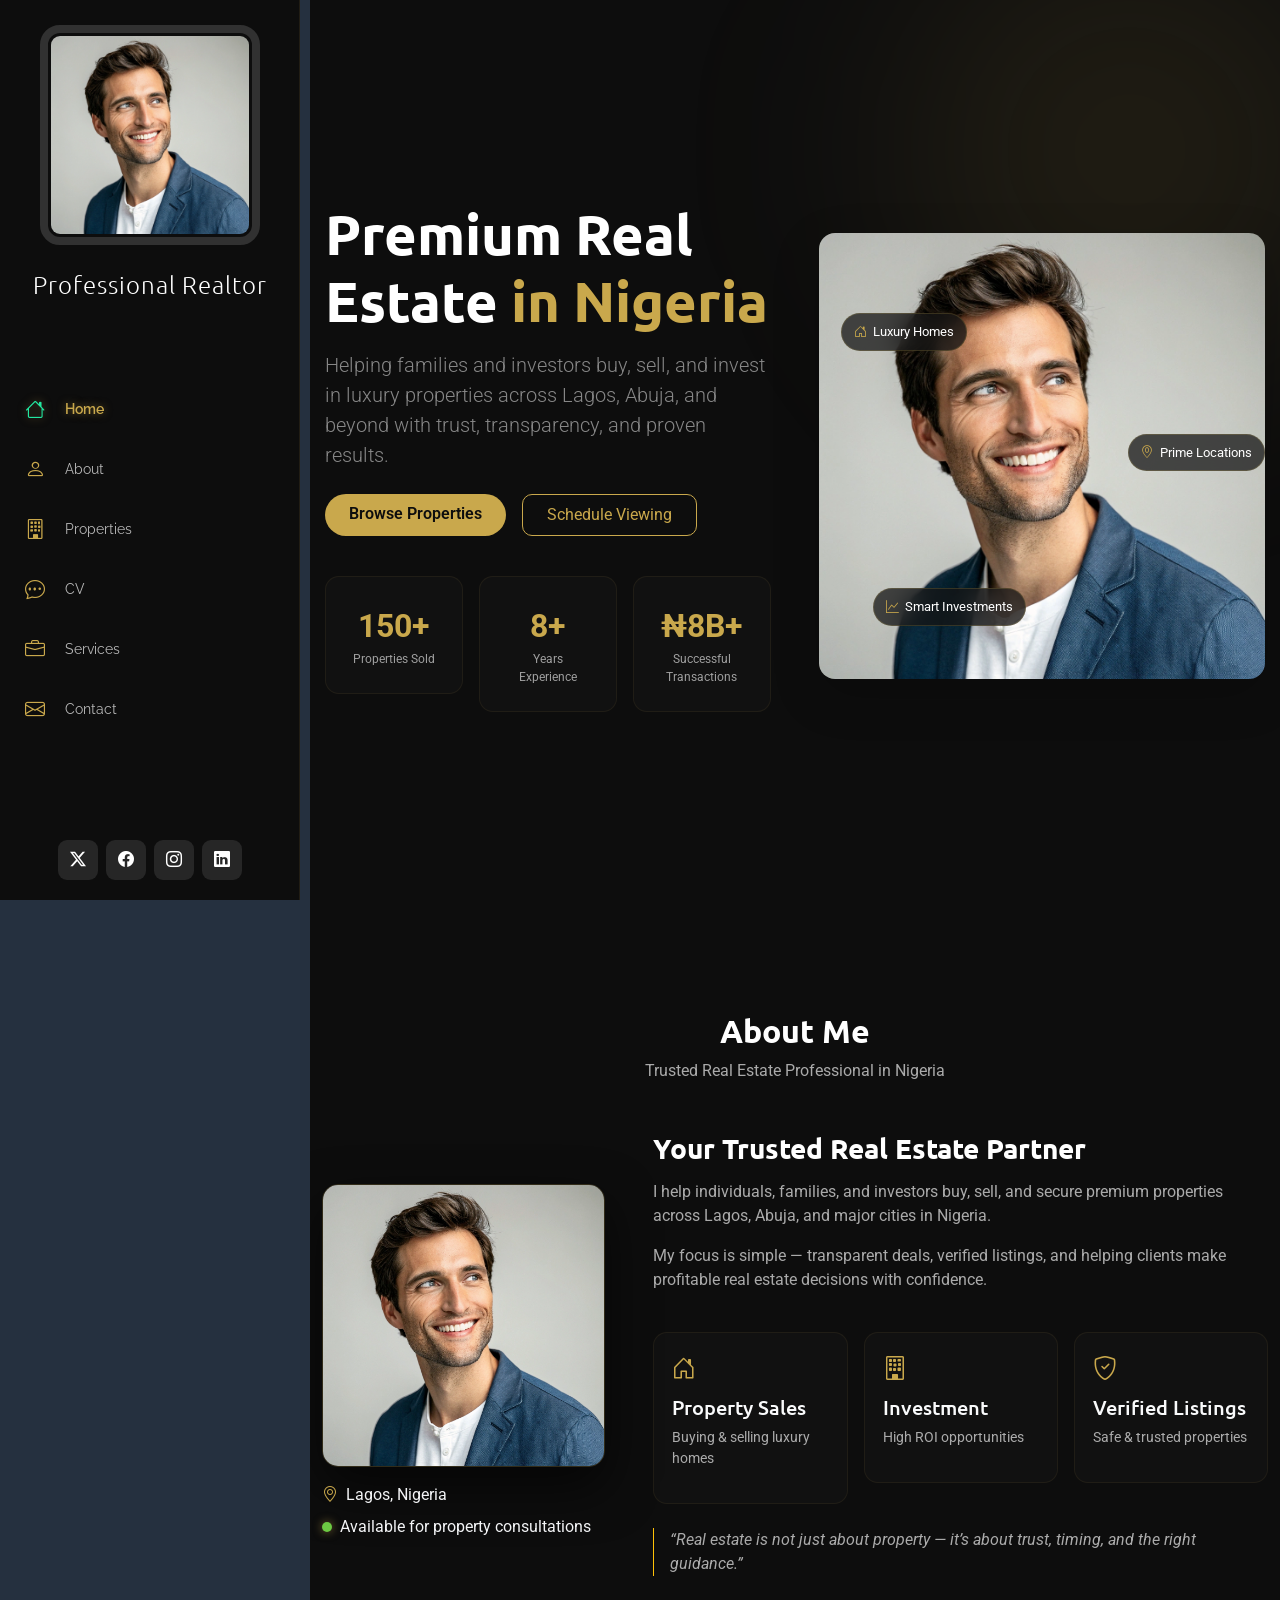
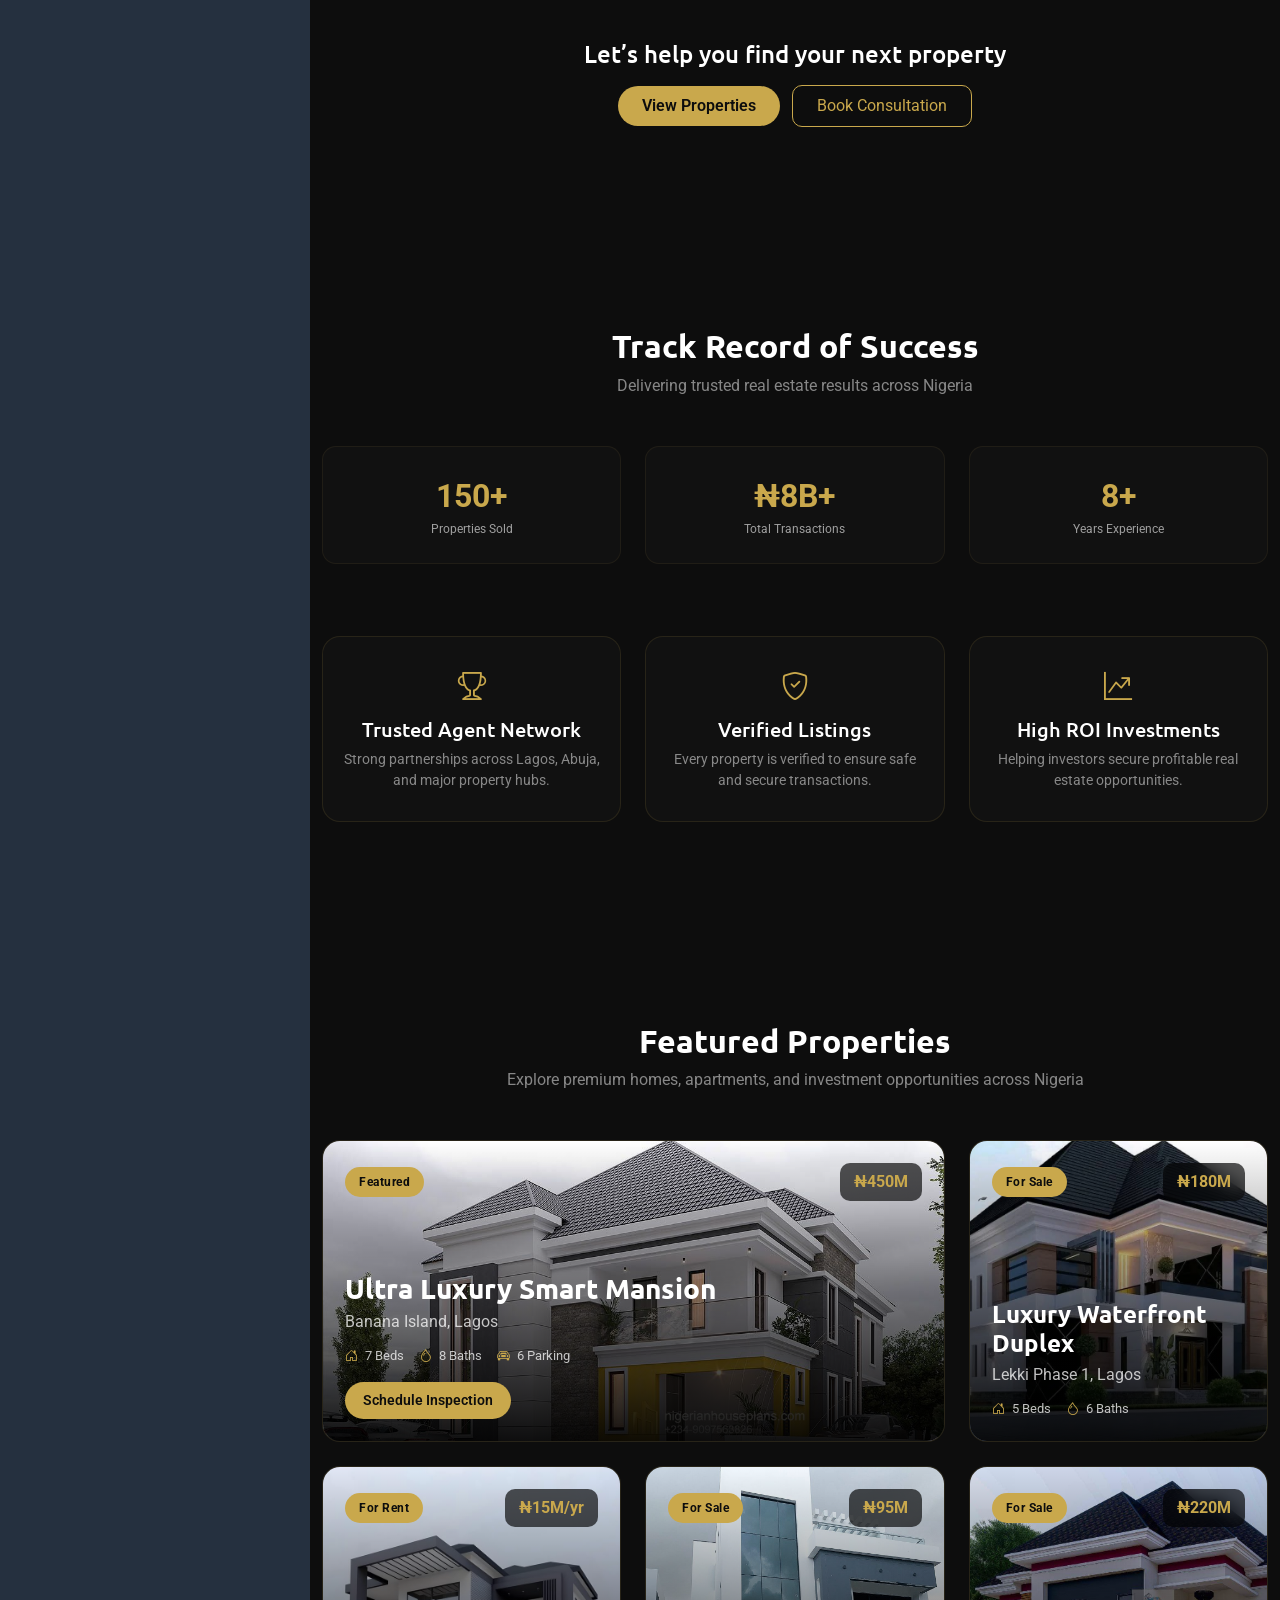
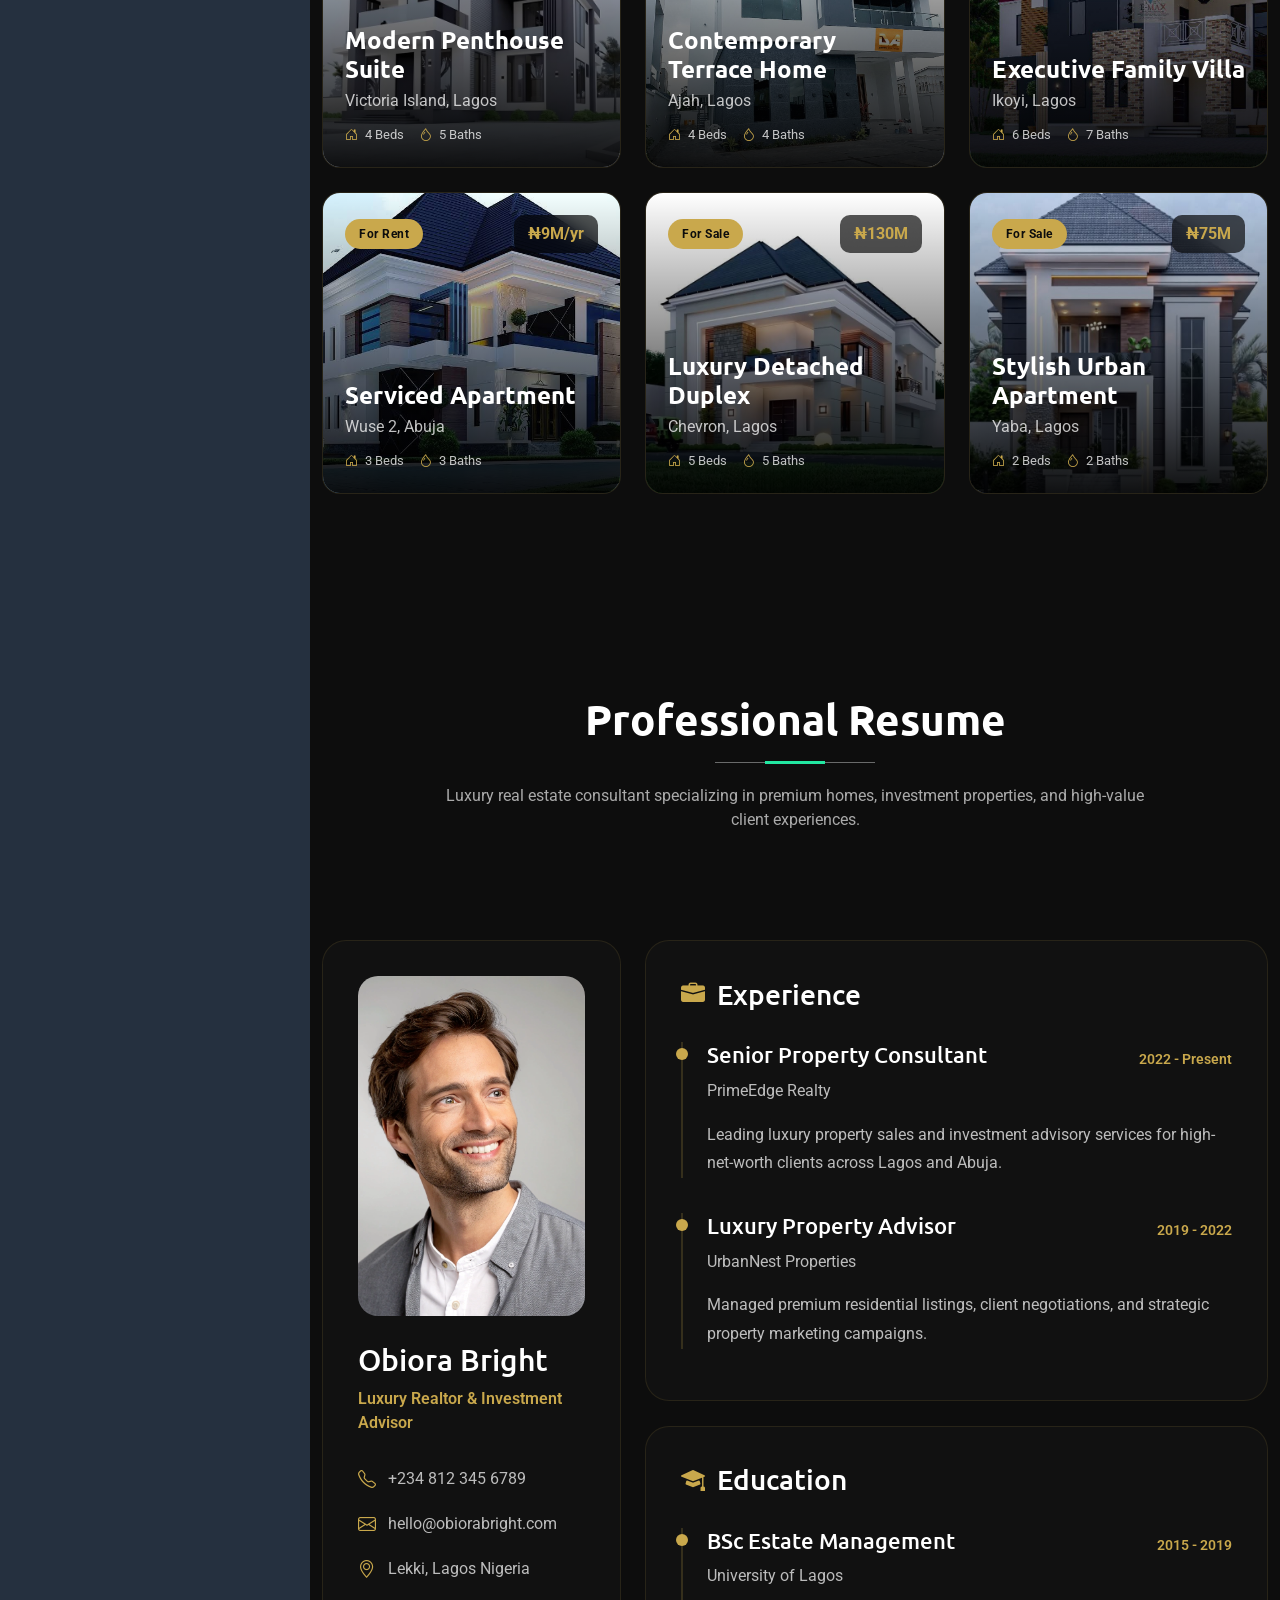
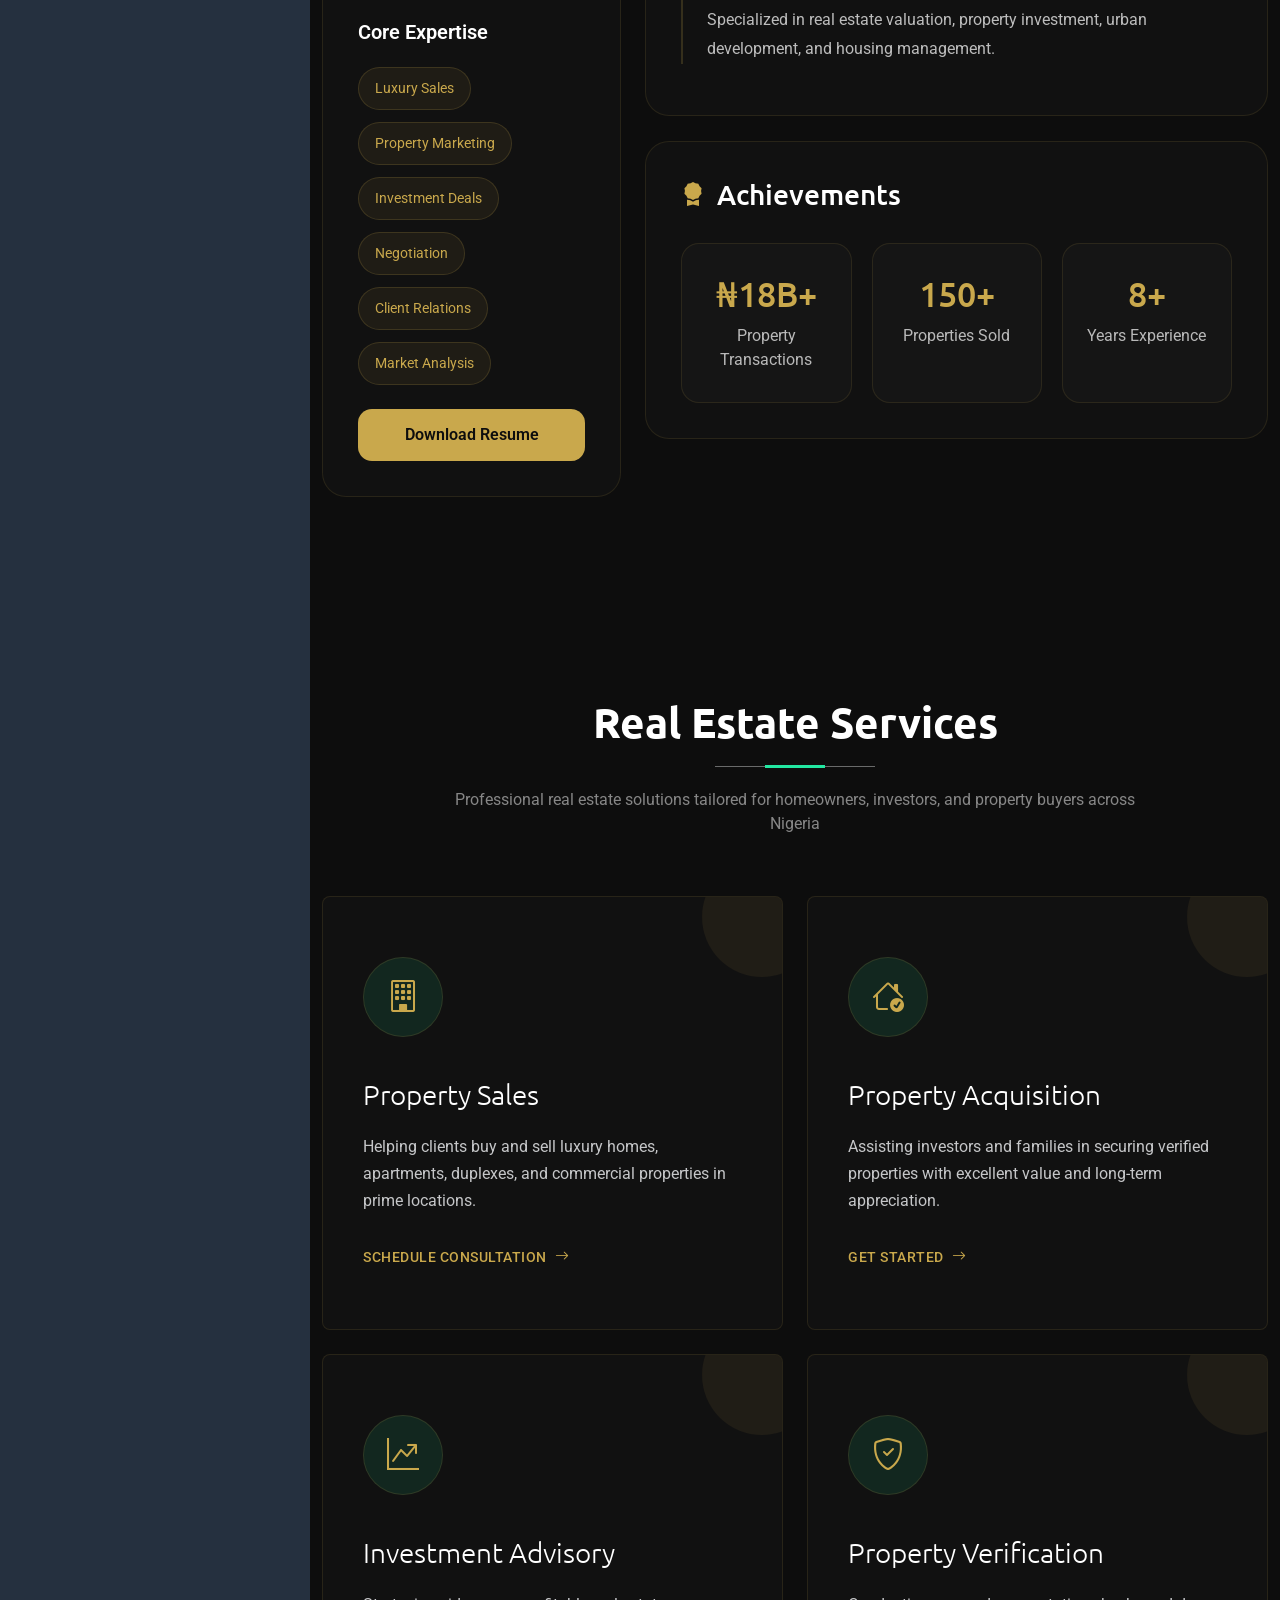
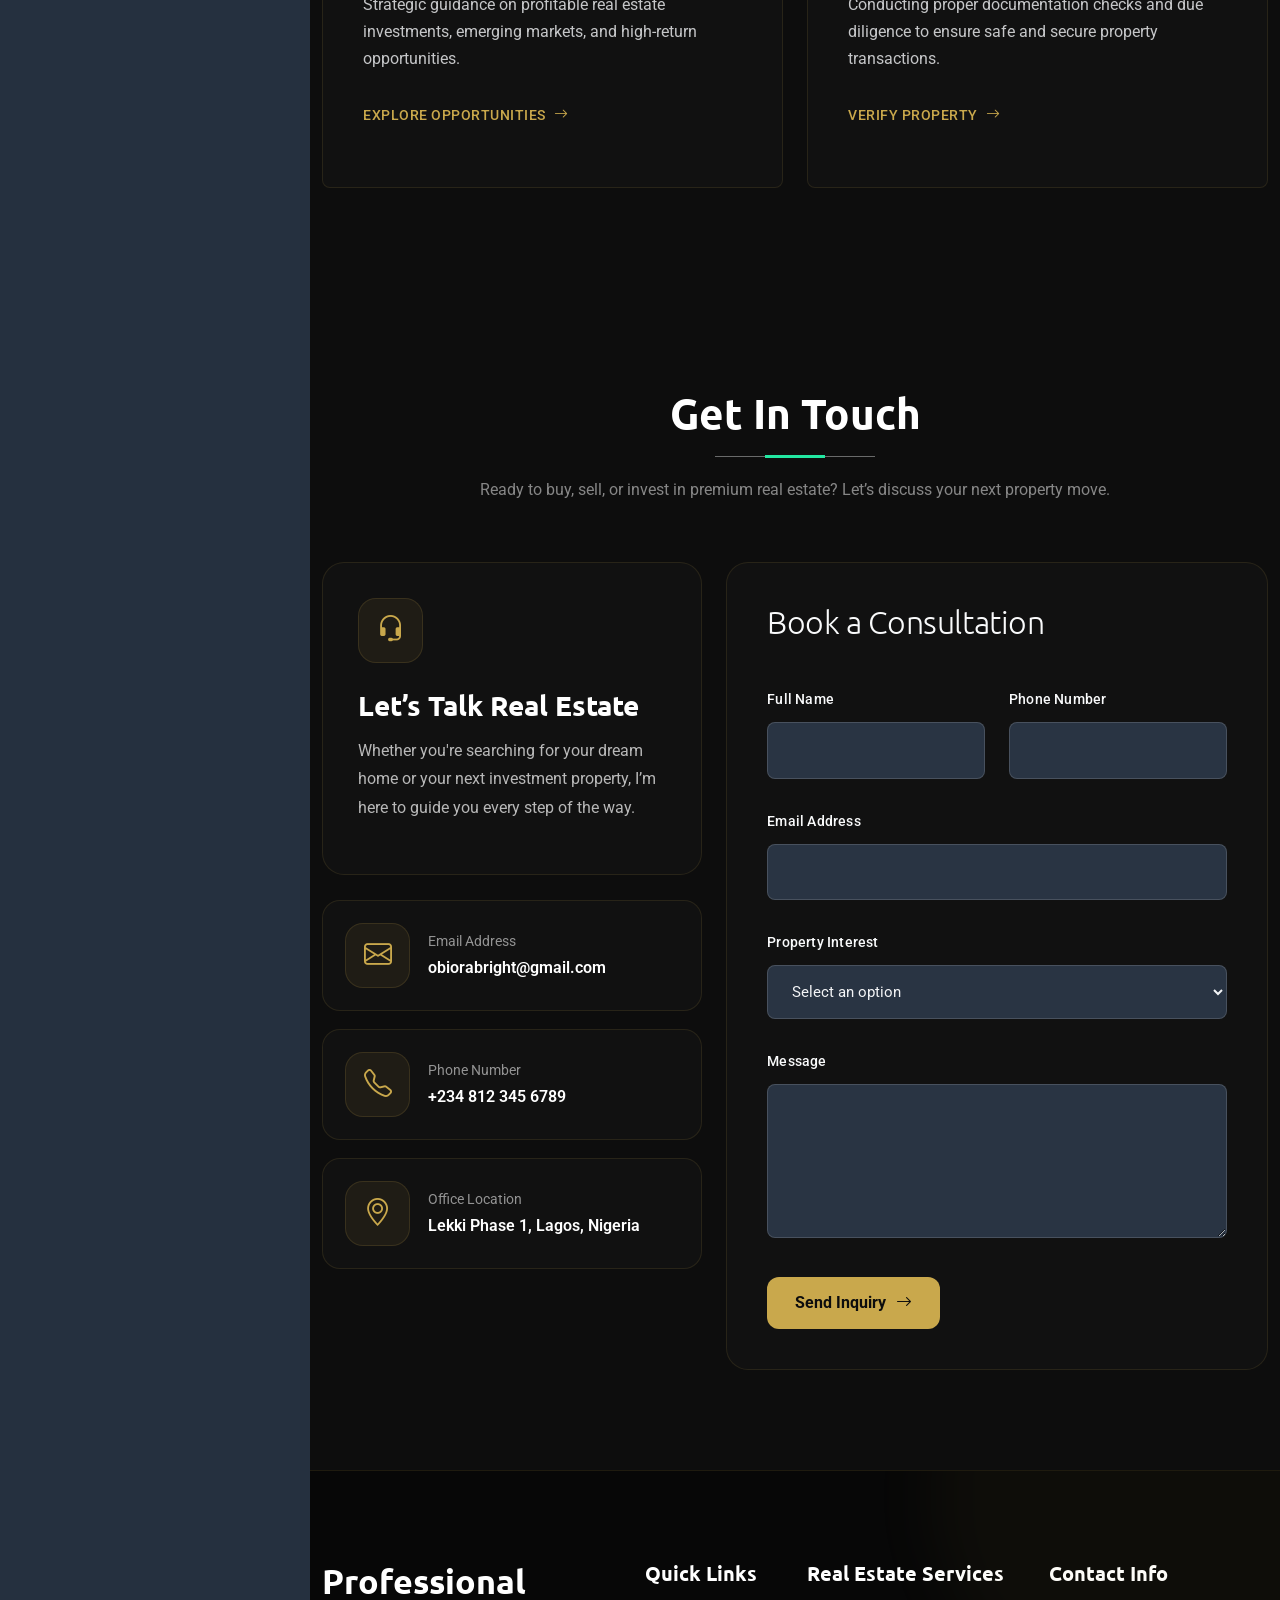
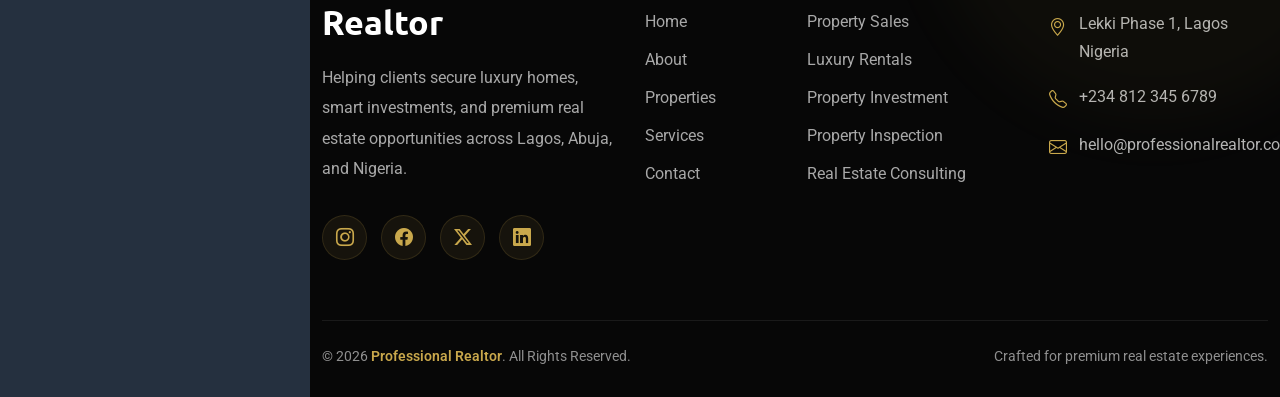
==== commit 4d90df22: "Initial commit - Portfolio website" ====
--- a/index.html
+++ b/index.html
@@ -37,27 +37,27 @@
 
     <div class="header-top">
       <div class="profile-img">
-        <img src="assets/img/profile/profile-square-14.webp" alt="" class="img-fluid">
+        <img src="assets/img/profile/profile-square-15.webp" alt="" class="img-fluid">
       </div>
 
       <a href="index.html" class="logo d-flex align-items-center justify-content-center">
         <!-- Uncomment the line below if you also wish to use an image logo -->
         <!-- <img src="assets/img/logo.webp" alt=""> -->
-        <h1 class="sitename">Mark Andersen</h1>
+        <h1 class="sitename">Professional Realtor</h1>
       </a>
 
     </div>
 
-    <nav id="navmenu" class="navmenu">
-      <ul>
-        <li><a href="#hero" class="active"><i class="bi bi-house navicon"></i>Home</a></li>
-        <li><a href="#about"><i class="bi bi-person navicon"></i> About</a></li>
-        <li><a href="#resume"><i class="bi bi-file-earmark-text navicon"></i> Resume</a></li>
-        <li><a href="#portfolio"><i class="bi bi-images navicon"></i> Portfolio</a></li>
-        <li><a href="#services"><i class="bi bi-hdd-stack navicon"></i> Services</a></li>
-        <li><a href="#contact"><i class="bi bi-envelope navicon"></i> Contact</a></li>
-      </ul>
-    </nav>
+ <nav id="navmenu" class="navmenu">
+  <ul>
+    <li><a href="#hero" class="active"><i class="bi bi-house navicon"></i> Home</a></li>
+    <li><a href="#about"><i class="bi bi-person navicon"></i> About</a></li>
+    <li><a href="#properties"><i class="bi bi-building navicon"></i> Properties</a></li>
+     <li><a href="#CV"><i class="bi bi-chat-dots navicon"></i> CV</a></li>
+    <li><a href="#services"><i class="bi bi-briefcase navicon"></i> Services</a></li>
+    <li><a href="#contact"><i class="bi bi-envelope navicon"></i> Contact</a></li>
+  </ul>
+</nav>
 
     <div class="social-links text-center">
       <a href="#" class="twitter"><i class="bi bi-twitter-x"></i></a>
@@ -69,1132 +69,1177 @@
 
   <main class="main">
 
-    <!-- Hero Section -->
-    <section id="hero" class="hero section">
-
-      <div class="container" data-aos="fade-up" data-aos-delay="100">
-
-        <div class="row align-items-center">
-          <div class="col-lg-6 order-2 order-lg-1">
-            <div class="hero-content">
-              <h1 data-aos="fade-up" data-aos-delay="200">
-                Creative Designer &amp;
-                <span class="accent-text">Visual Storyteller</span>
-              </h1>
-              <p class="hero-description" data-aos="fade-up" data-aos-delay="300">
-                Crafting meaningful digital experiences through thoughtful design and innovative solutions. I blend creativity with strategy to bring brands to life and connect with audiences on a deeper level.
+  <!-- Hero Section -->
+<section id="hero" class="hero section d-flex align-items-center">
+
+  <div class="container position-relative z-2">
+
+    <div class="row align-items-center g-5">
+
+      <!-- TEXT SIDE (NO CARD) -->
+      <div class="col-lg-6 order-2 order-lg-1">
+
+        <div class="hero-content">
+
+          <h1 class="display-5 fw-bold mb-3 text-white" data-aos="fade-up" data-aos-delay="200">
+            Premium Real Estate
+            <span style="color: #C9A84C">in Nigeria</span>
+          </h1>
+
+          <p class="lead mb-4 text-white-50" data-aos="fade-up" data-aos-delay="300">
+            Helping families and investors buy, sell, and invest in luxury properties across Lagos, Abuja, and beyond with trust, transparency, and proven results.
+          </p>
+
+          <!-- CTA -->
+          <div class="d-flex flex-wrap gap-3 mb-4" data-aos="fade-up" data-aos-delay="400">
+            <a href="#properties" class="btn btn-gold px-4 py-2">
+              Browse Properties
+            </a>
+            <a href="#contact" class="btn btn-outline-gold px-4 py-2">
+              Schedule Viewing
+            </a>
+          </div>
+
+          <!-- STATS -->
+          <div class="row g-3 mt-3" data-aos="fade-up" data-aos-delay="500">
+
+            <div class="col-4">
+              <div class="stat-box">
+                <div class="stat-number">150+</div>
+                <div class="stat-label">Properties Sold</div>
+              </div>
+            </div>
+
+            <div class="col-4">
+              <div class="stat-box">
+                <div class="stat-number">8+</div>
+                <div class="stat-label">Years Experience</div>
+              </div>
+            </div>
+
+            <div class="col-4">
+              <div class="stat-box">
+                <div class="stat-number">₦8B+</div>
+                <div class="stat-label"> Successful Transactions</div>
+              </div>
+            </div>
+
+          </div>
+
+        </div>
+
+      </div>
+
+      <!-- IMAGE SIDE -->
+      <div class="col-lg-6 order-1 order-lg-2">
+
+        <div class="hero-image position-relative text-center">
+
+          <img src="assets/img/profile/profile-square-15.webp"
+               class="img-fluid main-image rounded-4 shadow-lg"
+               alt="Luxury Realtor"
+               data-aos="zoom-in">
+
+          <!-- FLOATING CHIPS (UNCHANGED) -->
+          <div class="floating-chip chip-1">
+            <i class="bi bi-house-door"></i> Luxury Homes
+          </div>
+
+          <div class="floating-chip chip-2">
+            <i class="bi bi-geo-alt"></i> Prime Locations
+          </div>
+
+          <div class="floating-chip chip-3">
+            <i class="bi bi-graph-up"></i> Smart Investments
+          </div>
+
+        </div>
+
+      </div>
+
+    </div>
+
+  </div>
+
+</section>
+
+
+
+<!-- About Section -->
+<section id="about" class="about section">
+
+  <div class="container" data-aos="fade-up">
+
+    <!-- HEADER -->
+    <div class="text-center mb-5">
+      <h2 class="fw-bold">About Me</h2>
+      <p>Trusted Real Estate Professional in Nigeria</p>
+    </div>
+
+    <div class="row align-items-center g-5">
+
+      <!-- IMAGE SIDE -->
+      <div class="col-lg-4" data-aos="fade-right">
+
+        <div class="profile-section text-center">
+
+          <img src="assets/img/profile/profile-square-15.webp"
+               class="img-fluid"
+               alt="Realtor Profile">
+
+          <div class="profile-meta mt-3 text-start">
+
+            <div class="d-flex align-items-center mb-2">
+              <i class="bi bi-geo-alt text-gold me-2"></i>
+              <span>Lagos, Nigeria</span>
+            </div>
+
+            <div class="d-flex align-items-center">
+              <span class="status-dot"></span>
+              <span>Available for property consultations</span>
+            </div>
+
+          </div>
+
+        </div>
+
+      </div>
+
+      <!-- TEXT SIDE -->
+      <div class="col-lg-8" data-aos="fade-left">
+
+        <h3 class="fw-bold mb-3">
+          Your Trusted Real Estate Partner
+        </h3>
+
+        <p>
+          I help individuals, families, and investors buy, sell, and secure premium properties across Lagos, Abuja, and major cities in Nigeria.
+        </p>
+
+        <p>
+          My focus is simple — transparent deals, verified listings, and helping clients make profitable real estate decisions with confidence.
+        </p>
+
+        <!-- EXPERTISE -->
+        <div class="row g-3 mt-4">
+
+          <div class="col-md-4">
+            <div class="expertise-item">
+              <i class="bi bi-house-door text-gold fs-4"></i>
+              <h5 class="mt-2">Property Sales</h5>
+              <p class="small">Buying & selling luxury homes</p>
+            </div>
+          </div>
+
+          <div class="col-md-4">
+            <div class="expertise-item">
+              <i class="bi bi-building text-gold fs-4"></i>
+              <h5 class="mt-2">Investment</h5>
+              <p class="small">High ROI opportunities</p>
+            </div>
+          </div>
+
+          <div class="col-md-4">
+            <div class="expertise-item">
+              <i class="bi bi-shield-check text-gold fs-4"></i>
+              <h5 class="mt-2">Verified Listings</h5>
+              <p class="small">Safe & trusted properties</p>
+            </div>
+          </div>
+
+        </div>
+
+        <!-- QUOTE -->
+        <div class="mt-4 border-start border-warning ps-3">
+          <p class="fst-italic">
+            “Real estate is not just about property — it’s about trust, timing, and the right guidance.”
+          </p>
+        </div>
+
+      </div>
+
+    </div>
+
+    <!-- CTA -->
+    <div class="text-center mt-5">
+
+      <h4 class="mb-3">Let’s help you find your next property</h4>
+
+      <a href="#properties" class="btn btn-gold px-4 py-2 me-2">
+        View Properties
+      </a>
+
+      <a href="#contact" class="btn btn-outline-gold px-4 py-2">
+        Book Consultation
+      </a>
+
+    </div>
+
+  </div>
+
+</section>
+
+
+ 
+<!-- Stats Section -->
+<section id="stats" class="stats section">
+
+  <div class="container" data-aos="fade-up">
+
+    <!-- HEADER -->
+    <div class="text-center mb-5">
+      <h2 class="fw-bold text-white">Track Record of Success</h2>
+      <p class="text-white-50">Delivering trusted real estate results across Nigeria</p>
+    </div>
+
+    <!-- STATS GRID -->
+    <div class="row text-center g-4">
+
+      <div class="col-md-4" data-aos="fade-up" data-aos-delay="200">
+        <div class="stat-box">
+          <div class="stat-number">150+</div>
+          <div class="stat-label">Properties Sold</div>
+        </div>
+      </div>
+
+      <div class="col-md-4" data-aos="fade-up" data-aos-delay="300">
+        <div class="stat-box">
+          <div class="stat-number">₦8B+</div>
+          <div class="stat-label">Total Transactions</div>
+        </div>
+      </div>
+
+      <div class="col-md-4" data-aos="fade-up" data-aos-delay="400">
+        <div class="stat-box">
+          <div class="stat-number">8+</div>
+          <div class="stat-label">Years Experience</div>
+        </div>
+      </div>
+
+    </div>
+
+    <!-- ACHIEVEMENTS -->
+    <div class="row mt-5 g-4">
+
+      <div class="col-md-4" data-aos="fade-up" data-aos-delay="500">
+        <div class="achievement-box">
+          <i class="bi bi-trophy text-gold fs-3"></i>
+          <h5 class="text-white mt-2">Trusted Agent Network</h5>
+          <p class="text-white-50 small">
+            Strong partnerships across Lagos, Abuja, and major property hubs.
+          </p>
+        </div>
+      </div>
+
+      <div class="col-md-4" data-aos="fade-up" data-aos-delay="600">
+        <div class="achievement-box">
+          <i class="bi bi-shield-check text-gold fs-3"></i>
+          <h5 class="text-white mt-2">Verified Listings</h5>
+          <p class="text-white-50 small">
+            Every property is verified to ensure safe and secure transactions.
+          </p>
+        </div>
+      </div>
+
+      <div class="col-md-4" data-aos="fade-up" data-aos-delay="700">
+        <div class="achievement-box">
+          <i class="bi bi-graph-up-arrow text-gold fs-3"></i>
+          <h5 class="text-white mt-2">High ROI Investments</h5>
+          <p class="text-white-50 small">
+            Helping investors secure profitable real estate opportunities.
+          </p>
+        </div>
+      </div>
+
+    </div>
+
+  </div>
+
+</section>
+
+
+<!-- Properties Section -->
+<section id="properties" class="properties section">
+
+  <div class="container" data-aos="fade-up">
+
+    <!-- SECTION TITLE -->
+    <div class="text-center mb-5">
+      <h2 class="fw-bold text-white">Featured Properties</h2>
+      <p class="text-white-50">
+        Explore premium homes, apartments, and investment opportunities across Nigeria
+      </p>
+    </div>
+
+    <div class="row g-4">
+
+      <!-- FEATURED PROPERTY -->
+      <div class="col-lg-8" data-aos="fade-up">
+
+        <div class="property-card overlay-card featured-card">
+
+          <img src="assets/img/property/h1.jpg" class="img-fluid" alt="Luxury Property">
+
+          <div class="property-overlay">
+
+            <div class="top-info">
+              <span class="badge-sale">Featured</span>
+              <span class="price">₦450M</span>
+            </div>
+
+            <div class="bottom-info">
+              <h3>Ultra Luxury Smart Mansion</h3>
+
+              <p>Banana Island, Lagos</p>
+
+              <div class="meta">
+                <span><i class="bi bi-house-door"></i> 7 Beds</span>
+                <span><i class="bi bi-droplet"></i> 8 Baths</span>
+                <span><i class="bi bi-car-front"></i> 6 Parking</span>
+              </div>
+
+              <a href="#contact" class="btn btn-gold btn-sm mt-3">
+                Schedule Inspection
+              </a>
+            </div>
+
+          </div>
+
+        </div>
+
+      </div>
+
+      <!-- PROPERTY 2 -->
+      <div class="col-lg-4" data-aos="fade-up" data-aos-delay="100">
+
+        <div class="property-card overlay-card">
+
+          <img src="assets/img/property/h2.jpg" class="img-fluid" alt="Property">
+
+          <div class="property-overlay">
+
+            <div class="top-info">
+              <span class="badge-sale">For Sale</span>
+              <span class="price">₦180M</span>
+            </div>
+
+            <div class="bottom-info">
+              <h4>Luxury Waterfront Duplex</h4>
+              <p>Lekki Phase 1, Lagos</p>
+
+              <div class="meta">
+                <span><i class="bi bi-house-door"></i> 5 Beds</span>
+                <span><i class="bi bi-droplet"></i> 6 Baths</span>
+              </div>
+
+            </div>
+
+          </div>
+
+        </div>
+
+      </div>
+
+      <!-- PROPERTY 3 -->
+      <div class="col-lg-4" data-aos="fade-up" data-aos-delay="200">
+
+        <div class="property-card overlay-card">
+
+          <img src="assets/img/property/h3.jpg" class="img-fluid" alt="Property">
+
+          <div class="property-overlay">
+
+            <div class="top-info">
+              <span class="badge-sale">For Rent</span>
+              <span class="price">₦15M/yr</span>
+            </div>
+
+            <div class="bottom-info">
+              <h4>Modern Penthouse Suite</h4>
+              <p>Victoria Island, Lagos</p>
+
+              <div class="meta">
+                <span><i class="bi bi-house-door"></i> 4 Beds</span>
+                <span><i class="bi bi-droplet"></i> 5 Baths</span>
+              </div>
+
+            </div>
+
+          </div>
+
+        </div>
+
+      </div>
+
+      <!-- PROPERTY 4 -->
+      <div class="col-lg-4" data-aos="fade-up" data-aos-delay="300">
+
+        <div class="property-card overlay-card">
+
+          <img src="assets/img/property/h4.jpg" class="img-fluid" alt="Property">
+
+          <div class="property-overlay">
+
+            <div class="top-info">
+              <span class="badge-sale">For Sale</span>
+              <span class="price">₦95M</span>
+            </div>
+
+            <div class="bottom-info">
+              <h4>Contemporary Terrace Home</h4>
+              <p>Ajah, Lagos</p>
+
+              <div class="meta">
+                <span><i class="bi bi-house-door"></i> 4 Beds</span>
+                <span><i class="bi bi-droplet"></i> 4 Baths</span>
+              </div>
+
+            </div>
+
+          </div>
+
+        </div>
+
+      </div>
+
+      <!-- PROPERTY 5 -->
+      <div class="col-lg-4" data-aos="fade-up" data-aos-delay="400">
+
+        <div class="property-card overlay-card">
+
+          <img src="assets/img/property/h5.jpg" class="img-fluid" alt="Property">
+
+          <div class="property-overlay">
+
+            <div class="top-info">
+              <span class="badge-sale">For Sale</span>
+              <span class="price">₦220M</span>
+            </div>
+
+            <div class="bottom-info">
+              <h4>Executive Family Villa</h4>
+              <p>Ikoyi, Lagos</p>
+
+              <div class="meta">
+                <span><i class="bi bi-house-door"></i> 6 Beds</span>
+                <span><i class="bi bi-droplet"></i> 7 Baths</span>
+              </div>
+
+            </div>
+
+          </div>
+
+        </div>
+
+      </div>
+
+      <!-- PROPERTY 6 -->
+      <div class="col-lg-4" data-aos="fade-up" data-aos-delay="500">
+
+        <div class="property-card overlay-card">
+
+          <img src="assets/img/property/h6.jpg" class="img-fluid" alt="Property">
+
+          <div class="property-overlay">
+
+            <div class="top-info">
+              <span class="badge-sale">For Rent</span>
+              <span class="price">₦9M/yr</span>
+            </div>
+
+            <div class="bottom-info">
+              <h4>Serviced Apartment</h4>
+              <p>Wuse 2, Abuja</p>
+
+              <div class="meta">
+                <span><i class="bi bi-house-door"></i> 3 Beds</span>
+                <span><i class="bi bi-droplet"></i> 3 Baths</span>
+              </div>
+
+            </div>
+
+          </div>
+
+        </div>
+
+      </div>
+
+      <!-- PROPERTY 7 -->
+      <div class="col-lg-4" data-aos="fade-up" data-aos-delay="600">
+
+        <div class="property-card overlay-card">
+
+          <img src="assets/img/property/h7.jpg" class="img-fluid" alt="Property">
+
+          <div class="property-overlay">
+
+            <div class="top-info">
+              <span class="badge-sale">For Sale</span>
+              <span class="price">₦130M</span>
+            </div>
+
+            <div class="bottom-info">
+              <h4>Luxury Detached Duplex</h4>
+              <p>Chevron, Lagos</p>
+
+              <div class="meta">
+                <span><i class="bi bi-house-door"></i> 5 Beds</span>
+                <span><i class="bi bi-droplet"></i> 5 Baths</span>
+              </div>
+
+            </div>
+
+          </div>
+
+        </div>
+
+      </div>
+
+      <!-- PROPERTY 8 -->
+      <div class="col-lg-4" data-aos="fade-up" data-aos-delay="700">
+
+        <div class="property-card overlay-card">
+
+          <img src="assets/img/property/h8.jpg" class="img-fluid" alt="Property">
+
+          <div class="property-overlay">
+
+            <div class="top-info">
+              <span class="badge-sale">For Sale</span>
+              <span class="price">₦75M</span>
+            </div>
+
+            <div class="bottom-info">
+              <h4>Stylish Urban Apartment</h4>
+              <p>Yaba, Lagos</p>
+
+              <div class="meta">
+                <span><i class="bi bi-house-door"></i> 2 Beds</span>
+                <span><i class="bi bi-droplet"></i> 2 Baths</span>
+              </div>
+
+            </div>
+
+          </div>
+
+        </div>
+
+      </div>
+
+    </div>
+
+  </div>
+
+</section>
+
+
+<!-- =========================
+        MODERN REALTOR CV
+========================= -->
+<section id="CV" class="cv-modern section">
+
+  <div class="container">
+
+    <!-- TITLE -->
+    <div class="section-title text-center mb-5" data-aos="fade-up">
+      <h2>Professional Resume</h2>
+
+      <p>
+        Luxury real estate consultant specializing in premium homes,
+        investment properties, and high-value client experiences.
+      </p>
+    </div>
+
+    <div class="row g-4">
+
+      <!-- LEFT SIDE -->
+      <div class="col-lg-4" data-aos="fade-right">
+
+        <div class="cv-sidebar">
+
+          <div class="cv-image">
+            <img src="assets/img/profile/profile-square-14.webp"
+                 alt="Obiora Bright"
+                 class="img-fluid">
+          </div>
+
+          <h3>Obiora Bright</h3>
+
+          <span class="cv-job">
+            Luxury Realtor & Investment Advisor
+          </span>
+
+          <!-- CONTACT -->
+          <div class="cv-contact-list">
+
+            <div class="cv-contact-item">
+              <i class="bi bi-telephone"></i>
+              <span>+234 812 345 6789</span>
+            </div>
+
+            <div class="cv-contact-item">
+              <i class="bi bi-envelope"></i>
+              <span>hello@obiorabright.com</span>
+            </div>
+
+            <div class="cv-contact-item">
+              <i class="bi bi-geo-alt"></i>
+              <span>Lekki, Lagos Nigeria</span>
+            </div>
+
+          </div>
+
+          <!-- SKILLS -->
+          <div class="cv-mini-title">
+            Core Expertise
+          </div>
+
+          <div class="skills-tags">
+            <span>Luxury Sales</span>
+            <span>Property Marketing</span>
+            <span>Investment Deals</span>
+            <span>Negotiation</span>
+            <span>Client Relations</span>
+            <span>Market Analysis</span>
+          </div>
+
+          <a href="#" class="btn btn-download mt-4">
+            Download Resume
+          </a>
+
+        </div>
+
+      </div>
+
+      <!-- RIGHT SIDE -->
+      <div class="col-lg-8" data-aos="fade-left">
+
+        <div class="cv-main-content">
+
+          <!-- EXPERIENCE -->
+          <div class="cv-card">
+
+            <div class="cv-card-title">
+              <i class="bi bi-briefcase-fill"></i>
+              <h4>Experience</h4>
+            </div>
+
+            <div class="timeline-item">
+
+              <div class="timeline-top">
+                <h5>Senior Property Consultant</h5>
+                <span>2022 - Present</span>
+              </div>
+
+              <p class="company-name">
+                PrimeEdge Realty
               </p>
-              <div class="hero-actions" data-aos="fade-up" data-aos-delay="400">
-                <a href="#portfolio" class="btn-primary">View My Work</a>
-                <a href="#contact" class="btn-secondary">Get In Touch</a>
-              </div>
-              <div class="hero-stats" data-aos="fade-up" data-aos-delay="500">
-                <div class="stat-item">
-                  <span class="stat-number">50+</span>
-                  <span class="stat-label">Projects Completed</span>
+
+              <p>
+                Leading luxury property sales and investment advisory
+                services for high-net-worth clients across Lagos and Abuja.
+              </p>
+
+            </div>
+
+            <div class="timeline-item">
+
+              <div class="timeline-top">
+                <h5>Luxury Property Advisor</h5>
+                <span>2019 - 2022</span>
+              </div>
+
+              <p class="company-name">
+                UrbanNest Properties
+              </p>
+
+              <p>
+                Managed premium residential listings, client negotiations,
+                and strategic property marketing campaigns.
+              </p>
+
+            </div>
+
+          </div>
+
+          <!-- EDUCATION -->
+          <div class="cv-card">
+
+            <div class="cv-card-title">
+              <i class="bi bi-mortarboard-fill"></i>
+              <h4>Education</h4>
+            </div>
+
+            <div class="timeline-item">
+
+              <div class="timeline-top">
+                <h5>BSc Estate Management</h5>
+                <span>2015 - 2019</span>
+              </div>
+
+              <p class="company-name">
+                University of Lagos
+              </p>
+
+              <p>
+                Specialized in real estate valuation, property investment,
+                urban development, and housing management.
+              </p>
+
+            </div>
+
+          </div>
+
+          <!-- ACHIEVEMENTS -->
+          <div class="cv-card">
+
+            <div class="cv-card-title">
+              <i class="bi bi-award-fill"></i>
+              <h4>Achievements</h4>
+            </div>
+
+            <div class="achievement-grid">
+
+              <div class="achievement-box">
+                <h3>₦18B+</h3>
+                <p>Property Transactions</p>
+              </div>
+
+              <div class="achievement-box">
+                <h3>150+</h3>
+                <p>Properties Sold</p>
+              </div>
+
+              <div class="achievement-box">
+                <h3>8+</h3>
+                <p>Years Experience</p>
+              </div>
+
+            </div>
+
+          </div>
+
+        </div>
+
+      </div>
+
+    </div>
+
+  </div>
+
+</section>
+
+
+<!-- Services Section -->
+<section id="services" class="services section">
+
+  <!-- SECTION TITLE -->
+  <div class="container section-title text-center" data-aos="fade-up">
+    <h2 class="text-white fw-bold">Real Estate Services</h2>
+    <p class="text-white-50">
+      Professional real estate solutions tailored for homeowners, investors, and property buyers across Nigeria
+    </p>
+  </div>
+
+  <div class="container" data-aos="fade-up" data-aos-delay="100">
+
+    <div class="row g-4">
+
+      <!-- SERVICE 1 -->
+      <div class="col-lg-6" data-aos="fade-up" data-aos-delay="200">
+
+        <div class="service-item">
+
+          <div class="service-icon">
+            <i class="bi bi-building"></i>
+          </div>
+
+          <div class="service-content">
+            <h3>Property Sales</h3>
+
+            <p>
+              Helping clients buy and sell luxury homes, apartments, duplexes, and commercial properties in prime locations.
+            </p>
+
+            <a href="#contact" class="read-more">
+              <span>Schedule Consultation</span>
+              <i class="bi bi-arrow-right"></i>
+            </a>
+          </div>
+
+        </div>
+
+      </div>
+
+      <!-- SERVICE 2 -->
+      <div class="col-lg-6" data-aos="fade-up" data-aos-delay="300">
+
+        <div class="service-item">
+
+          <div class="service-icon">
+            <i class="bi bi-house-check"></i>
+          </div>
+
+          <div class="service-content">
+            <h3>Property Acquisition</h3>
+
+            <p>
+              Assisting investors and families in securing verified properties with excellent value and long-term appreciation.
+            </p>
+
+            <a href="#contact" class="read-more">
+              <span>Get Started</span>
+              <i class="bi bi-arrow-right"></i>
+            </a>
+          </div>
+
+        </div>
+
+      </div>
+
+      <!-- SERVICE 3 -->
+      <div class="col-lg-6" data-aos="fade-up" data-aos-delay="400">
+
+        <div class="service-item">
+
+          <div class="service-icon">
+            <i class="bi bi-graph-up-arrow"></i>
+          </div>
+
+          <div class="service-content">
+            <h3>Investment Advisory</h3>
+
+            <p>
+              Strategic guidance on profitable real estate investments, emerging markets, and high-return opportunities.
+            </p>
+
+            <a href="#contact" class="read-more">
+              <span>Explore Opportunities</span>
+              <i class="bi bi-arrow-right"></i>
+            </a>
+          </div>
+
+        </div>
+
+      </div>
+
+      <!-- SERVICE 4 -->
+      <div class="col-lg-6" data-aos="fade-up" data-aos-delay="500">
+
+        <div class="service-item">
+
+          <div class="service-icon">
+            <i class="bi bi-shield-check"></i>
+          </div>
+
+          <div class="service-content">
+            <h3>Property Verification</h3>
+
+            <p>
+              Conducting proper documentation checks and due diligence to ensure safe and secure property transactions.
+            </p>
+
+            <a href="#contact" class="read-more">
+              <span>Verify Property</span>
+              <i class="bi bi-arrow-right"></i>
+            </a>
+          </div>
+
+        </div>
+
+      </div>
+
+    </div>
+
+  </div>
+
+</section>
+
+
+
+    <!-- Contact Section -->
+<section id="contact" class="contact section">
+
+  <!-- SECTION TITLE -->
+  <div class="container section-title text-center" data-aos="fade-up">
+    <h2 class="text-white fw-bold">Get In Touch</h2>
+
+    <p class="text-white-50">
+      Ready to buy, sell, or invest in premium real estate? 
+      Let’s discuss your next property move.
+    </p>
+  </div>
+
+  <div class="container">
+
+    <div class="row g-4 align-items-stretch">
+
+      <!-- LEFT SIDE -->
+      <div class="col-lg-5" data-aos="fade-right">
+
+        <div class="contact-info-wrapper">
+
+          <div class="info-box">
+
+            <div class="info-icon">
+              <i class="bi bi-headset"></i>
+            </div>
+
+            <div class="info-content">
+              <h3>Let’s Talk Real Estate</h3>
+
+              <p>
+                Whether you're searching for your dream home or your next investment property, I’m here to guide you every step of the way.
+              </p>
+            </div>
+
+          </div>
+
+          <!-- CONTACT DETAILS -->
+
+          <div class="detail-item">
+
+            <div class="detail-icon">
+              <i class="bi bi-envelope"></i>
+            </div>
+
+            <div class="detail-content">
+              <span class="detail-label">Email Address</span>
+              <span class="detail-value">obiorabright@gmail.com</span>
+            </div>
+
+          </div>
+
+          <div class="detail-item">
+
+            <div class="detail-icon">
+              <i class="bi bi-telephone"></i>
+            </div>
+
+            <div class="detail-content">
+              <span class="detail-label">Phone Number</span>
+              <span class="detail-value">+234 812 345 6789</span>
+            </div>
+
+          </div>
+
+          <div class="detail-item">
+
+            <div class="detail-icon">
+              <i class="bi bi-geo-alt"></i>
+            </div>
+
+            <div class="detail-content">
+              <span class="detail-label">Office Location</span>
+              <span class="detail-value">
+                Lekki Phase 1, Lagos, Nigeria
+              </span>
+            </div>
+
+          </div>
+
+        </div>
+
+      </div>
+
+      <!-- RIGHT SIDE -->
+      <div class="col-lg-7" data-aos="fade-left">
+
+        <div class="form-wrapper">
+
+          <div class="form-header">
+            <h3>Book a Consultation</h3>
+          </div>
+
+          <form action="forms/contact.php" method="post" class="php-email-form">
+
+            <div class="row">
+
+              <div class="col-md-6">
+                <div class="form-group">
+                  <label>Full Name</label>
+                  <input type="text" name="name" required>
                 </div>
-                <div class="stat-item">
-                  <span class="stat-number">3+</span>
-                  <span class="stat-label">Years Experience</span>
+              </div>
+
+              <div class="col-md-6">
+                <div class="form-group">
+                  <label>Phone Number</label>
+                  <input type="text" name="phone" required>
                 </div>
-                <div class="stat-item">
-                  <span class="stat-number">25+</span>
-                  <span class="stat-label">Happy Clients</span>
-                </div>
-              </div>
-            </div>
-          </div>
-
-          <div class="col-lg-6 order-1 order-lg-2">
-            <div class="hero-image" data-aos="fade-up" data-aos-delay="300">
-              <div class="image-wrapper">
-                <img src="assets/img/profile/profile-square-13.webp" alt="Creative Designer Portfolio" class="img-fluid main-image">
-                <div class="floating-card card-1" data-aos="fade-up" data-aos-delay="600">
-                  <i class="bi bi-palette"></i>
-                  <span>UI/UX Design</span>
-                </div>
-                <div class="floating-card card-2" data-aos="fade-up" data-aos-delay="700">
-                  <i class="bi bi-code-square"></i>
-                  <span>Web Development</span>
-                </div>
-                <div class="floating-card card-3" data-aos="fade-up" data-aos-delay="800">
-                  <i class="bi bi-camera"></i>
-                  <span>Photography</span>
-                </div>
-              </div>
-            </div>
-          </div>
-        </div>
-
-      </div>
-
-    </section><!-- /Hero Section -->
-
-    <!-- About Section -->
-    <section id="about" class="about section">
-
-      <div class="container" data-aos="fade-up" data-aos-delay="100">
-
-        <div class="row justify-content-center">
-          <div class="col-lg-10">
-
-            <div class="intro-header text-center" data-aos="fade-up" data-aos-delay="150">
-              <h1>Hi, I'm Mark Andersen</h1>
-              <p class="subtitle">Digital Product Designer &amp; Creative Strategist</p>
-            </div>
-
-            <div class="main-content-wrapper">
-              <div class="row align-items-start">
-
-                <div class="col-lg-4" data-aos="fade-right" data-aos-delay="200">
-                  <div class="profile-section">
-                    <div class="profile-image-container">
-                      <img src="assets/img/profile/profile-square-15.webp" class="img-fluid" alt="Sarah Chen">
-                    </div>
-                    <div class="profile-meta">
-                      <div class="location">
-                        <i class="bi bi-geo-alt"></i>
-                        <span>San Francisco, CA</span>
-                      </div>
-                      <div class="status">
-                        <div class="status-indicator"></div>
-                        <span>Available for projects</span>
-                      </div>
-                    </div>
-                  </div>
-                </div>
-
-                <div class="col-lg-8" data-aos="fade-left" data-aos-delay="250">
-                  <div class="content-area">
-
-                    <div class="story-block">
-                      <p class="lead-text">I craft digital experiences that bridge the gap between user needs and business goals. With 7 years of experience in product design, I've helped startups and Fortune 500 companies create meaningful connections with their users.</p>
-
-                      <p>My design philosophy centers around empathy, iteration, and impact. I believe great design isn't just about aesthetics—it's about solving real problems and creating value for both users and businesses.</p>
-                    </div>
-
-                    <div class="expertise-grid">
-                      <div class="expertise-item" data-aos="zoom-in" data-aos-delay="300">
-                        <div class="expertise-icon">
-                          <i class="bi bi-lightbulb"></i>
-                        </div>
-                        <div class="expertise-content">
-                          <h4>Product Strategy</h4>
-                          <p>User research, journey mapping, and strategic design thinking</p>
-                        </div>
-                      </div>
-
-                      <div class="expertise-item" data-aos="zoom-in" data-aos-delay="350">
-                        <div class="expertise-icon">
-                          <i class="bi bi-phone"></i>
-                        </div>
-                        <div class="expertise-content">
-                          <h4>Mobile &amp; Web Design</h4>
-                          <p>Responsive interfaces and seamless user experiences</p>
-                        </div>
-                      </div>
-
-                      <div class="expertise-item" data-aos="zoom-in" data-aos-delay="400">
-                        <div class="expertise-icon">
-                          <i class="bi bi-graph-up"></i>
-                        </div>
-                        <div class="expertise-content">
-                          <h4>Design Systems</h4>
-                          <p>Scalable component libraries and brand consistency</p>
-                        </div>
-                      </div>
-                    </div>
-
-                    <div class="philosophy-quote" data-aos="fade-up" data-aos-delay="450">
-                      <div class="quote-mark">"</div>
-                      <p>Good design is not about perfection—it's about understanding, empathy, and continuous learning from the people who use what we create.</p>
-                    </div>
-
-                  </div>
-                </div>
-
-              </div>
-            </div>
-
-            <div class="bottom-section" data-aos="fade-up" data-aos-delay="500">
-              <div class="row align-items-center">
-                <div class="col-lg-6">
-                  <div class="collaboration-text">
-                    <h3>Let's create something amazing together</h3>
-                    <p>Whether you're looking to redesign an existing product or build something completely new, I'd love to explore how we can bring your vision to life.</p>
-                  </div>
-                </div>
-                <div class="col-lg-6">
-                  <div class="action-buttons">
-                    <a href="#portfolio" class="btn-custom primary">View Case Studies</a>
-                    <a href="#contact" class="btn-custom secondary">Start a Project</a>
-                  </div>
-                </div>
-              </div>
-            </div>
-
-          </div>
-        </div>
-
-      </div>
-
-    </section><!-- /About Section -->
-
-    <!-- Stats Section -->
-    <section id="stats" class="stats section light-background">
-
-      <div class="container" data-aos="fade-up" data-aos-delay="100">
-
-        <div class="row justify-content-center">
-          <div class="col-lg-10">
-
-            <div class="stats-grid">
-              <div class="stat-item" data-aos="fade-up" data-aos-delay="200">
-                <div class="stat-number">
-                  <span data-purecounter-start="0" data-purecounter-end="127" data-purecounter-duration="1" class="purecounter"></span>
-                </div>
-                <p class="stat-label">Voluptas nulla pariatur</p>
-              </div>
-
-              <div class="stat-item" data-aos="fade-up" data-aos-delay="300">
-                <div class="stat-number">
-                  <span data-purecounter-start="0" data-purecounter-end="89" data-purecounter-duration="1" class="purecounter"></span>K
-                </div>
-                <p class="stat-label">Nostrum exercitationem</p>
-              </div>
-
-              <div class="stat-item" data-aos="fade-up" data-aos-delay="400">
-                <div class="stat-number">
-                  <span data-purecounter-start="0" data-purecounter-end="234" data-purecounter-duration="1" class="purecounter"></span>+
-                </div>
-                <p class="stat-label">Temporibus autem</p>
-              </div>
-            </div>
-
-            <div class="achievements-row" data-aos="fade-up" data-aos-delay="500">
-              <div class="achievement">
-                <div class="achievement-icon">
-                  <i class="bi bi-trophy"></i>
-                </div>
-                <div class="achievement-content">
-                  <h4>Excellence Award</h4>
-                  <p>Ut enim ad minima veniam quis</p>
-                </div>
-              </div>
-
-              <div class="achievement">
-                <div class="achievement-icon">
-                  <i class="bi bi-star"></i>
-                </div>
-                <div class="achievement-content">
-                  <h4>Recognition</h4>
-                  <p>Sed do eiusmod tempor incididunt</p>
-                </div>
-              </div>
-
-              <div class="achievement">
-                <div class="achievement-icon">
-                  <i class="bi bi-gem"></i>
-                </div>
-                <div class="achievement-content">
-                  <h4>Innovation</h4>
-                  <p>Lorem ipsum dolor sit amet consectetur</p>
-                </div>
-              </div>
-            </div>
-
-          </div>
-        </div>
-
-      </div>
-
-    </section><!-- /Stats Section -->
-
-    <!-- Skills Section -->
-    <section id="skills" class="skills section">
-
-      <!-- Section Title -->
-      <div class="container section-title" data-aos="fade-up">
-        <h2>Skills</h2>
-        <p>Magnam dolores commodi suscipit. Necessitatibus eius consequatur ex aliquid fuga eum quidem. Sit sint consectetur velit. Quisquam quos quisquam cupiditate. Et nemo qui impedit suscipit alias ea. Quia fugiat sit in iste officiis commodi quidem hic quas.</p>
-      </div><!-- End Section Title -->
-
-      <div class="container" data-aos="fade-up" data-aos-delay="100">
-
-        <div class="row justify-content-center">
-          <div class="col-lg-10">
-            <div class="intro-content text-center mb-5" data-aos="fade-up" data-aos-delay="150">
-              <p class="lead-text">Mastery achieved through continuous exploration and dedicated refinement of craft</p>
-            </div>
-          </div>
-        </div>
-
-        <div class="row">
-          <div class="col-lg-8">
-            <div class="skills-container">
-
-              <div class="skill-category skills-animation" data-aos="fade-up" data-aos-delay="200">
-                <div class="category-header">
-                  <h3 class="category-title">Technical Expertise</h3>
-                  <p class="category-subtitle">Core development and technical skills</p>
-                </div>
-                <div class="skills-list">
-                  <div class="skill-row">
-                    <div class="skill-info">
-                      <span class="skill-name">Full-Stack Development</span>
-                      <span class="skill-percentage">92%</span>
-                    </div>
-                    <div class="progress">
-                      <div class="progress-bar" role="progressbar" aria-valuenow="92" aria-valuemin="0" aria-valuemax="100"></div>
-                    </div>
-                  </div>
-                  <div class="skill-row">
-                    <div class="skill-info">
-                      <span class="skill-name">Cloud Architecture</span>
-                      <span class="skill-percentage">88%</span>
-                    </div>
-                    <div class="progress">
-                      <div class="progress-bar" role="progressbar" aria-valuenow="88" aria-valuemin="0" aria-valuemax="100"></div>
-                    </div>
-                  </div>
-                  <div class="skill-row">
-                    <div class="skill-info">
-                      <span class="skill-name">Database Design</span>
-                      <span class="skill-percentage">85%</span>
-                    </div>
-                    <div class="progress">
-                      <div class="progress-bar" role="progressbar" aria-valuenow="85" aria-valuemin="0" aria-valuemax="100"></div>
-                    </div>
-                  </div>
-                </div>
-              </div>
-
-              <div class="skill-category skills-animation" data-aos="fade-up" data-aos-delay="250">
-                <div class="category-header">
-                  <h3 class="category-title">Creative Design</h3>
-                  <p class="category-subtitle">Visual and user experience design</p>
-                </div>
-                <div class="skills-list">
-                  <div class="skill-row">
-                    <div class="skill-info">
-                      <span class="skill-name">UI/UX Design</span>
-                      <span class="skill-percentage">94%</span>
-                    </div>
-                    <div class="progress">
-                      <div class="progress-bar" role="progressbar" aria-valuenow="94" aria-valuemin="0" aria-valuemax="100"></div>
-                    </div>
-                  </div>
-                  <div class="skill-row">
-                    <div class="skill-info">
-                      <span class="skill-name">Brand Identity</span>
-                      <span class="skill-percentage">86%</span>
-                    </div>
-                    <div class="progress">
-                      <div class="progress-bar" role="progressbar" aria-valuenow="86" aria-valuemin="0" aria-valuemax="100"></div>
-                    </div>
-                  </div>
-                  <div class="skill-row">
-                    <div class="skill-info">
-                      <span class="skill-name">Motion Graphics</span>
-                      <span class="skill-percentage">78%</span>
-                    </div>
-                    <div class="progress">
-                      <div class="progress-bar" role="progressbar" aria-valuenow="78" aria-valuemin="0" aria-valuemax="100"></div>
-                    </div>
-                  </div>
-                </div>
-              </div>
-
-              <div class="skill-category skills-animation" data-aos="fade-up" data-aos-delay="300">
-                <div class="category-header">
-                  <h3 class="category-title">Strategic Leadership</h3>
-                  <p class="category-subtitle">Management and business acumen</p>
-                </div>
-                <div class="skills-list">
-                  <div class="skill-row">
-                    <div class="skill-info">
-                      <span class="skill-name">Project Management</span>
-                      <span class="skill-percentage">90%</span>
-                    </div>
-                    <div class="progress">
-                      <div class="progress-bar" role="progressbar" aria-valuenow="90" aria-valuemin="0" aria-valuemax="100"></div>
-                    </div>
-                  </div>
-                  <div class="skill-row">
-                    <div class="skill-info">
-                      <span class="skill-name">Team Coordination</span>
-                      <span class="skill-percentage">87%</span>
-                    </div>
-                    <div class="progress">
-                      <div class="progress-bar" role="progressbar" aria-valuenow="87" aria-valuemin="0" aria-valuemax="100"></div>
-                    </div>
-                  </div>
-                  <div class="skill-row">
-                    <div class="skill-info">
-                      <span class="skill-name">Strategic Planning</span>
-                      <span class="skill-percentage">83%</span>
-                    </div>
-                    <div class="progress">
-                      <div class="progress-bar" role="progressbar" aria-valuenow="83" aria-valuemin="0" aria-valuemax="100"></div>
-                    </div>
-                  </div>
-                </div>
-              </div>
-
-            </div>
-          </div>
-
-          <div class="col-lg-4">
-            <div class="skills-sidebar">
-
-              <div class="expertise-highlight" data-aos="fade-up" data-aos-delay="350">
-                <div class="highlight-icon">
-                  <i class="bi bi-trophy"></i>
-                </div>
-                <h4 class="highlight-title">Years of Experience</h4>
-                <div class="experience-number">
-                  <span data-purecounter-start="0" data-purecounter-end="8" data-purecounter-duration="1" class="purecounter"></span>
-                  <span class="experience-label">Years</span>
-                </div>
-                <p class="highlight-description">Dedicated to mastering the craft of digital innovation and strategic problem-solving.</p>
-              </div>
-
-              <div class="technologies-section" data-aos="fade-up" data-aos-delay="400">
-                <h5 class="tech-title">Primary Technologies</h5>
-                <div class="tech-stack">
-                  <div class="tech-item">
-                    <i class="bi bi-filetype-js"></i>
-                    <span>JavaScript</span>
-                  </div>
-                  <div class="tech-item">
-                    <i class="bi bi-code-square"></i>
-                    <span>React</span>
-                  </div>
-                  <div class="tech-item">
-                    <i class="bi bi-server"></i>
-                    <span>Node.js</span>
-                  </div>
-                  <div class="tech-item">
-                    <i class="bi bi-cloud"></i>
-                    <span>AWS</span>
-                  </div>
-                  <div class="tech-item">
-                    <i class="bi bi-palette"></i>
-                    <span>Figma</span>
-                  </div>
-                  <div class="tech-item">
-                    <i class="bi bi-diagram-3"></i>
-                    <span>Docker</span>
-                  </div>
-                </div>
-              </div>
-
-              <div class="achievements-section" data-aos="fade-up" data-aos-delay="450">
-                <h5 class="achievements-title">Recent Achievements</h5>
-                <div class="achievement-list">
-                  <div class="achievement-item">
-                    <div class="achievement-date">2024</div>
-                    <div class="achievement-text">Certified Kubernetes Administrator</div>
-                  </div>
-                  <div class="achievement-item">
-                    <div class="achievement-date">2023</div>
-                    <div class="achievement-text">Google Cloud Professional Architect</div>
-                  </div>
-                  <div class="achievement-item">
-                    <div class="achievement-date">2023</div>
-                    <div class="achievement-text">AWS Solutions Architect Pro</div>
-                  </div>
-                </div>
-              </div>
-
-            </div>
-          </div>
-        </div>
-
-      </div>
-
-    </section><!-- /Skills Section -->
-
-    <!-- Resume Section -->
-    <section id="resume" class="resume section">
-
-      <!-- Section Title -->
-      <div class="container section-title" data-aos="fade-up">
-        <h2>Resume</h2>
-        <p>Magnam dolores commodi suscipit. Necessitatibus eius consequatur ex aliquid fuga eum quidem. Sit sint consectetur velit. Quisquam quos quisquam cupiditate. Et nemo qui impedit suscipit alias ea. Quia fugiat sit in iste officiis commodi quidem hic quas.</p>
-      </div><!-- End Section Title -->
-
-      <div class="container" data-aos="fade-up" data-aos-delay="100">
-
-        <div class="row align-items-start">
-          <div class="col-lg-5" data-aos="fade-right" data-aos-delay="200">
-            <div class="professional-journey">
-              <div class="section-intro">
-                <div class="icon-wrapper">
-                  <i class="bi bi-briefcase-fill"></i>
-                </div>
-                <h2>Professional Experience</h2>
-                <p>Sed ut perspiciatis unde omnis iste natus error sit voluptatem accusantium doloremque laudantium totam rem aperiam.</p>
-              </div>
-
-              <div class="experience-timeline">
-                <div class="timeline-item" data-aos="fade-up" data-aos-delay="300">
-                  <div class="timeline-dot"></div>
-                  <div class="timeline-content">
-                    <div class="position-meta">
-                      <span class="timeline-year">2023 - Present</span>
-                    </div>
-                    <h3>Creative Director</h3>
-                    <h4>Innovation Studios Ltd</h4>
-                    <p>Nemo enim ipsam voluptatem quia voluptas sit aspernatur aut odit aut fugit sed quia consequuntur magni dolores eos qui ratione.</p>
-                    <div class="key-achievements">
-                      <span class="achievement-tag">Team Leadership</span>
-                      <span class="achievement-tag">Strategic Planning</span>
-                      <span class="achievement-tag">Creative Vision</span>
-                    </div>
-                  </div>
-                </div>
-
-                <div class="timeline-item" data-aos="fade-up" data-aos-delay="350">
-                  <div class="timeline-dot"></div>
-                  <div class="timeline-content">
-                    <div class="position-meta">
-                      <span class="timeline-year">2020 - 2023</span>
-                    </div>
-                    <h3>Senior Product Designer</h3>
-                    <h4>Digital Innovations Corp</h4>
-                    <p>Ut enim ad minima veniam quis nostrum exercitationem ullam corporis suscipit laboriosam nisi ut aliquid ex ea commodi.</p>
-                  </div>
-                </div>
-
-                <div class="timeline-item" data-aos="fade-up" data-aos-delay="400">
-                  <div class="timeline-dot"></div>
-                  <div class="timeline-content">
-                    <div class="position-meta">
-                      <span class="timeline-year">2017 - 2020</span>
-                    </div>
-                    <h3>UX/UI Designer</h3>
-                    <h4>Creative Solutions Agency</h4>
-                    <p>Quis autem vel eum iure reprehenderit qui in ea voluptate velit esse quam nihil molestiae consequatur vel illum.</p>
-                  </div>
-                </div>
-              </div>
-            </div>
-          </div>
-
-          <div class="col-lg-7" data-aos="fade-left" data-aos-delay="200">
-            <div class="education-skills">
-              <div class="section-intro">
-                <div class="icon-wrapper">
-                  <i class="bi bi-mortarboard-fill"></i>
-                </div>
-                <h2>Education &amp; Qualifications</h2>
-                <p>At vero eos et accusamus et iusto odio dignissimos ducimus qui blanditiis praesentium voluptatum deleniti atque corrupti.</p>
-              </div>
-
-              <div class="education-grid">
-                <div class="education-card primary" data-aos="zoom-in" data-aos-delay="300">
-                  <div class="education-header">
-                    <div class="degree-icon">
-                      <i class="bi bi-award"></i>
-                    </div>
-                    <div class="degree-info">
-                      <h3>Master of Design</h3>
-                      <p class="institution">Tempus Design Institute</p>
-                      <span class="graduation-year">2015 - 2017</span>
-                    </div>
-                  </div>
-                  <div class="education-details">
-                    <p>Magna aliqua ut enim ad minim veniam quis nostrud exercitation ullamco laboris nisi ut aliquip ex ea commodo consequat.</p>
-                    <div class="honors">
-                      <span class="honor-badge">Magna Cum Laude</span>
-                    </div>
-                  </div>
-                </div>
-
-                <div class="education-card" data-aos="zoom-in" data-aos-delay="350">
-                  <div class="education-header">
-                    <div class="degree-icon">
-                      <i class="bi bi-laptop"></i>
-                    </div>
-                    <div class="degree-info">
-                      <h3>Bachelor of Arts</h3>
-                      <p class="institution">Creative Arts University</p>
-                      <span class="graduation-year">2011 - 2015</span>
-                    </div>
-                  </div>
-                  <div class="education-details">
-                    <p>Duis aute irure dolor in reprehenderit in voluptate velit esse cillum dolore eu fugiat nulla pariatur excepteur sint.</p>
-                  </div>
-                </div>
-
-                <div class="certification-section" data-aos="fade-up" data-aos-delay="400">
-                  <h4>Professional Certifications</h4>
-                  <div class="certifications">
-                    <div class="cert-item">
-                      <i class="bi bi-patch-check"></i>
-                      <div class="cert-details">
-                        <span class="cert-name">Advanced UX Design</span>
-                        <span class="cert-provider">Design Academy • 2022</span>
-                      </div>
-                    </div>
-                    <div class="cert-item">
-                      <i class="bi bi-patch-check"></i>
-                      <div class="cert-details">
-                        <span class="cert-name">Digital Innovation Strategy</span>
-                        <span class="cert-provider">Innovation Institute • 2021</span>
-                      </div>
-                    </div>
-                    <div class="cert-item">
-                      <i class="bi bi-patch-check"></i>
-                      <div class="cert-details">
-                        <span class="cert-name">Leadership in Design</span>
-                        <span class="cert-provider">Leadership Academy • 2020</span>
-                      </div>
-                    </div>
-                  </div>
-                </div>
-              </div>
-            </div>
-          </div>
-        </div>
-
-      </div>
-
-    </section><!-- /Resume Section -->
-
-    <!-- Portfolio Section -->
-    <section id="portfolio" class="portfolio section">
-
-      <!-- Section Title -->
-      <div class="container section-title" data-aos="fade-up">
-        <h2>Portfolio</h2>
-        <p>Magnam dolores commodi suscipit. Necessitatibus eius consequatur ex aliquid fuga eum quidem. Sit sint consectetur velit. Quisquam quos quisquam cupiditate. Et nemo qui impedit suscipit alias ea. Quia fugiat sit in iste officiis commodi quidem hic quas.</p>
-      </div><!-- End Section Title -->
-
-      <div class="container" data-aos="fade-up" data-aos-delay="100">
-
-        <div class="isotope-layout" data-default-filter="*" data-layout="masonry" data-sort="original-order">
-
-          <div class="filters-wrapper" data-aos="fade-up" data-aos-delay="200">
-            <ul class="portfolio-filters isotope-filters">
-              <li data-filter="*" class="filter-active">All Work</li>
-              <li data-filter=".filter-branding">Branding</li>
-              <li data-filter=".filter-web">Web Design</li>
-              <li data-filter=".filter-photography">Photography</li>
-              <li data-filter=".filter-print">Print Design</li>
-            </ul>
-          </div>
-
-          <div class="row gy-5 portfolio-container isotope-container" data-aos="fade-up" data-aos-delay="300">
-
-            <div class="col-lg-6 portfolio-item isotope-item filter-branding">
-              <div class="portfolio-card">
-                <div class="portfolio-image">
-                  <img src="assets/img/portfolio/portfolio-3.webp" class="img-fluid" alt="Brand Identity Project" loading="lazy">
-                  <div class="portfolio-overlay">
-                    <div class="portfolio-actions">
-                      <a href="assets/img/portfolio/portfolio-3.webp" class="glightbox action-btn preview-btn" title="Elemental Branding"><i class="bi bi-eye"></i></a>
-                      <a href="portfolio-details.html" class="action-btn details-btn" title="View Project"><i class="bi bi-arrow-up-right"></i></a>
-                    </div>
-                  </div>
-                </div>
-                <div class="portfolio-content">
-                  <div class="portfolio-meta">
-                    <span class="portfolio-category">Brand Identity</span>
-                    <span class="portfolio-year">2024</span>
-                  </div>
-                  <h3 class="portfolio-title">Elemental Branding</h3>
-                  <p class="portfolio-description">Comprehensive brand identity design focusing on natural elements and sustainable business practices.</p>
-                </div>
-              </div>
-            </div><!-- End Portfolio Item -->
-
-            <div class="col-lg-6 portfolio-item isotope-item filter-web">
-              <div class="portfolio-card">
-                <div class="portfolio-image">
-                  <img src="assets/img/portfolio/portfolio-7.webp" class="img-fluid" alt="Digital Platform" loading="lazy">
-                  <div class="portfolio-overlay">
-                    <div class="portfolio-actions">
-                      <a href="assets/img/portfolio/portfolio-7.webp" class="glightbox action-btn preview-btn" title="Digital Workspace"><i class="bi bi-eye"></i></a>
-                      <a href="portfolio-details.html" class="action-btn details-btn" title="View Project"><i class="bi bi-arrow-up-right"></i></a>
-                    </div>
-                  </div>
-                </div>
-                <div class="portfolio-content">
-                  <div class="portfolio-meta">
-                    <span class="portfolio-category">Web Application</span>
-                    <span class="portfolio-year">2024</span>
-                  </div>
-                  <h3 class="portfolio-title">Digital Workspace</h3>
-                  <p class="portfolio-description">Modern web application designed for remote collaboration with intuitive user experience and clean aesthetics.</p>
-                </div>
-              </div>
-            </div><!-- End Portfolio Item -->
-
-            <div class="col-lg-6 portfolio-item isotope-item filter-photography">
-              <div class="portfolio-card">
-                <div class="portfolio-image">
-                  <img src="assets/img/portfolio/portfolio-portrait-3.webp" class="img-fluid" alt="Urban Photography" loading="lazy">
-                  <div class="portfolio-overlay">
-                    <div class="portfolio-actions">
-                      <a href="assets/img/portfolio/portfolio-portrait-3.webp" class="glightbox action-btn preview-btn" title="Urban Narratives"><i class="bi bi-eye"></i></a>
-                      <a href="portfolio-details.html" class="action-btn details-btn" title="View Project"><i class="bi bi-arrow-up-right"></i></a>
-                    </div>
-                  </div>
-                </div>
-                <div class="portfolio-content">
-                  <div class="portfolio-meta">
-                    <span class="portfolio-category">Photography</span>
-                    <span class="portfolio-year">2023</span>
-                  </div>
-                  <h3 class="portfolio-title">Urban Narratives</h3>
-                  <p class="portfolio-description">Street photography series capturing the essence of metropolitan life and human connections.</p>
-                </div>
-              </div>
-            </div><!-- End Portfolio Item -->
-
-            <div class="col-lg-6 portfolio-item isotope-item filter-print">
-              <div class="portfolio-card">
-                <div class="portfolio-image">
-                  <img src="assets/img/portfolio/portfolio-9.webp" class="img-fluid" alt="Editorial Design" loading="lazy">
-                  <div class="portfolio-overlay">
-                    <div class="portfolio-actions">
-                      <a href="assets/img/portfolio/portfolio-9.webp" class="glightbox action-btn preview-btn" title="Annual Report Design"><i class="bi bi-eye"></i></a>
-                      <a href="portfolio-details.html" class="action-btn details-btn" title="View Project"><i class="bi bi-arrow-up-right"></i></a>
-                    </div>
-                  </div>
-                </div>
-                <div class="portfolio-content">
-                  <div class="portfolio-meta">
-                    <span class="portfolio-category">Editorial Design</span>
-                    <span class="portfolio-year">2024</span>
-                  </div>
-                  <h3 class="portfolio-title">Annual Report Design</h3>
-                  <p class="portfolio-description">Sophisticated annual report combining data visualization with compelling storytelling and premium print finishes.</p>
-                </div>
-              </div>
-            </div><!-- End Portfolio Item -->
-
-            <div class="col-lg-6 portfolio-item isotope-item filter-branding">
-              <div class="portfolio-card">
-                <div class="portfolio-image">
-                  <img src="assets/img/portfolio/portfolio-11.webp" class="img-fluid" alt="Package Design" loading="lazy">
-                  <div class="portfolio-overlay">
-                    <div class="portfolio-actions">
-                      <a href="assets/img/portfolio/portfolio-11.webp" class="glightbox action-btn preview-btn" title="Artisan Collection"><i class="bi bi-eye"></i></a>
-                      <a href="portfolio-details.html" class="action-btn details-btn" title="View Project"><i class="bi bi-arrow-up-right"></i></a>
-                    </div>
-                  </div>
-                </div>
-                <div class="portfolio-content">
-                  <div class="portfolio-meta">
-                    <span class="portfolio-category">Package Design</span>
-                    <span class="portfolio-year">2023</span>
-                  </div>
-                  <h3 class="portfolio-title">Artisan Collection</h3>
-                  <p class="portfolio-description">Luxury packaging design series celebrating traditional craftsmanship with contemporary minimalist approach.</p>
-                </div>
-              </div>
-            </div><!-- End Portfolio Item -->
-
-            <div class="col-lg-6 portfolio-item isotope-item filter-web">
-              <div class="portfolio-card">
-                <div class="portfolio-image">
-                  <img src="assets/img/portfolio/portfolio-12.webp" class="img-fluid" alt="E-commerce Platform" loading="lazy">
-                  <div class="portfolio-overlay">
-                    <div class="portfolio-actions">
-                      <a href="assets/img/portfolio/portfolio-12.webp" class="glightbox action-btn preview-btn" title="Sustainable Commerce"><i class="bi bi-eye"></i></a>
-                      <a href="portfolio-details.html" class="action-btn details-btn" title="View Project"><i class="bi bi-arrow-up-right"></i></a>
-                    </div>
-                  </div>
-                </div>
-                <div class="portfolio-content">
-                  <div class="portfolio-meta">
-                    <span class="portfolio-category">E-commerce</span>
-                    <span class="portfolio-year">2024</span>
-                  </div>
-                  <h3 class="portfolio-title">Sustainable Commerce</h3>
-                  <p class="portfolio-description">Eco-conscious e-commerce platform design promoting sustainable products with seamless shopping experience.</p>
-                </div>
-              </div>
-            </div><!-- End Portfolio Item -->
-
-          </div><!-- End Portfolio Container -->
-
-        </div>
-
-      </div>
-
-    </section><!-- /Portfolio Section -->
-
-    <!-- Services Section -->
-    <section id="services" class="services section">
-
-      <!-- Section Title -->
-      <div class="container section-title" data-aos="fade-up">
-        <h2>Services</h2>
-        <p>Necessitatibus eius consequatur ex aliquid fuga eum quidem sint consectetur velit</p>
-      </div><!-- End Section Title -->
-
-      <div class="container" data-aos="fade-up" data-aos-delay="100">
-
-        <div class="row g-5">
-
-          <div class="col-lg-6" data-aos="fade-right" data-aos-delay="200">
-            <div class="service-item">
-              <div class="service-icon">
-                <i class="bi bi-palette"></i>
-              </div>
-              <div class="service-content">
-                <h3><a href="service-details.html">Brand Identity Design</a></h3>
-                <p>Crafting distinctive visual identities that capture your brand's essence and connect with your target audience through thoughtful design systems.</p>
-                <a href="service-details.html" class="read-more">
-                  <span>Learn More</span>
-                  <i class="bi bi-arrow-right"></i>
-                </a>
-              </div>
-            </div>
-          </div>
-
-          <div class="col-lg-6" data-aos="fade-left" data-aos-delay="250">
-            <div class="service-item">
-              <div class="service-icon">
-                <i class="bi bi-code-slash"></i>
-              </div>
-              <div class="service-content">
-                <h3><a href="service-details.html">Web Development</a></h3>
-                <p>Building modern, responsive websites and applications with clean code, optimal performance, and seamless user experiences across all devices.</p>
-                <a href="service-details.html" class="read-more">
-                  <span>Learn More</span>
-                  <i class="bi bi-arrow-right"></i>
-                </a>
-              </div>
-            </div>
-          </div>
-
-          <div class="col-lg-6" data-aos="fade-right" data-aos-delay="300">
-            <div class="service-item">
-              <div class="service-icon">
-                <i class="bi bi-phone"></i>
-              </div>
-              <div class="service-content">
-                <h3><a href="service-details.html">UI/UX Design</a></h3>
-                <p>Designing intuitive interfaces and user experiences that balance aesthetics with functionality, ensuring every interaction feels natural and purposeful.</p>
-                <a href="service-details.html" class="read-more">
-                  <span>Learn More</span>
-                  <i class="bi bi-arrow-right"></i>
-                </a>
-              </div>
-            </div>
-          </div>
-
-          <div class="col-lg-6" data-aos="fade-left" data-aos-delay="350">
-            <div class="service-item">
-              <div class="service-icon">
-                <i class="bi bi-megaphone"></i>
-              </div>
-              <div class="service-content">
-                <h3><a href="service-details.html">Digital Strategy</a></h3>
-                <p>Developing comprehensive digital strategies that align with your business goals and maximize your online presence through data-driven insights.</p>
-                <a href="service-details.html" class="read-more">
-                  <span>Learn More</span>
-                  <i class="bi bi-arrow-right"></i>
-                </a>
-              </div>
-            </div>
-          </div>
-
-        </div>
-
-      </div>
-
-    </section><!-- /Services Section -->
-
-    <!-- Testimonials Section -->
-    <section id="testimonials" class="testimonials section light-background">
-
-      <!-- Section Title -->
-      <div class="container section-title" data-aos="fade-up">
-        <h2>Testimonials</h2>
-        <p>Magnam dolores commodi suscipit. Necessitatibus eius consequatur ex aliquid fuga eum quidem. Sit sint consectetur velit. Quisquam quos quisquam cupiditate. Et nemo qui impedit suscipit alias ea. Quia fugiat sit in iste officiis commodi quidem hic quas.</p>
-      </div><!-- End Section Title -->
-
-      <div class="container" data-aos="fade-up" data-aos-delay="100">
-
-        <div class="testimonials-slider swiper init-swiper">
-          <script type="application/json" class="swiper-config">
-            {
-              "loop": true,
-              "speed": 600,
-              "autoplay": {
-                "delay": 5000
-              },
-              "slidesPerView": 1,
-              "spaceBetween": 30,
-              "pagination": {
-                "el": ".swiper-pagination",
-                "type": "bullets",
-                "clickable": true
-              },
-              "navigation": {
-                "nextEl": ".swiper-button-next",
-                "prevEl": ".swiper-button-prev"
-              }
-            }
-          </script>
-          <div class="swiper-wrapper">
-
-            <div class="swiper-slide">
-              <div class="testimonial-slide" data-aos="fade-up" data-aos-delay="200">
-                <div class="testimonial-header">
-                  <div class="stars-rating">
-                    <i class="bi bi-star-fill"></i>
-                    <i class="bi bi-star-fill"></i>
-                    <i class="bi bi-star-fill"></i>
-                    <i class="bi bi-star-fill"></i>
-                    <i class="bi bi-star-fill"></i>
-                  </div>
-                  <div class="quote-icon">
-                    <i class="bi bi-quote"></i>
-                  </div>
-                </div>
-                <div class="testimonial-body">
-                  <p>"Outstanding service quality and innovative solutions have completely transformed our business processes, resulting in enhanced productivity and exceptional customer satisfaction throughout our organization."</p>
-                </div>
-                <div class="testimonial-footer">
-                  <div class="author-info">
-                    <img src="assets/img/person/person-f-12.webp" alt="Author" class="author-avatar">
-                    <div class="author-details">
-                      <h4>Sophia Martinez</h4>
-                      <span class="role">Operations Director</span>
-                      <span class="company">TechVision Corp</span>
-                    </div>
-                  </div>
-                </div>
-              </div>
-            </div>
-
-            <div class="swiper-slide">
-              <div class="testimonial-slide" data-aos="fade-up" data-aos-delay="300">
-                <div class="testimonial-header">
-                  <div class="stars-rating">
-                    <i class="bi bi-star-fill"></i>
-                    <i class="bi bi-star-fill"></i>
-                    <i class="bi bi-star-fill"></i>
-                    <i class="bi bi-star-fill"></i>
-                    <i class="bi bi-star-fill"></i>
-                  </div>
-                  <div class="quote-icon">
-                    <i class="bi bi-quote"></i>
-                  </div>
-                </div>
-                <div class="testimonial-body">
-                  <p>"Professional expertise and dedicated support have significantly improved our project delivery timelines while maintaining exceptional quality standards across all our initiatives."</p>
-                </div>
-                <div class="testimonial-footer">
-                  <div class="author-info">
-                    <img src="assets/img/person/person-m-14.webp" alt="Author" class="author-avatar">
-                    <div class="author-details">
-                      <h4>Michael Anderson</h4>
-                      <span class="role">Project Manager</span>
-                      <span class="company">InnovateTech Ltd</span>
-                    </div>
-                  </div>
-                </div>
-              </div>
-            </div>
-
-            <div class="swiper-slide">
-              <div class="testimonial-slide" data-aos="fade-up" data-aos-delay="400">
-                <div class="testimonial-header">
-                  <div class="stars-rating">
-                    <i class="bi bi-star-fill"></i>
-                    <i class="bi bi-star-fill"></i>
-                    <i class="bi bi-star-fill"></i>
-                    <i class="bi bi-star-fill"></i>
-                    <i class="bi bi-star-fill"></i>
-                  </div>
-                  <div class="quote-icon">
-                    <i class="bi bi-quote"></i>
-                  </div>
-                </div>
-                <div class="testimonial-body">
-                  <p>"Strategic collaboration and innovative thinking have enabled remarkable digital transformation, leading to increased efficiency and measurable business growth results."</p>
-                </div>
-                <div class="testimonial-footer">
-                  <div class="author-info">
-                    <img src="assets/img/person/person-f-11.webp" alt="Author" class="author-avatar">
-                    <div class="author-details">
-                      <h4>Jennifer Wilson</h4>
-                      <span class="role">Digital Strategy Lead</span>
-                      <span class="company">FutureScope Inc</span>
-                    </div>
-                  </div>
-                </div>
-              </div>
-            </div>
-
-          </div>
-
-          <div class="swiper-navigation-wrapper">
-            <div class="swiper-button-prev"></div>
-            <div class="swiper-pagination"></div>
-            <div class="swiper-button-next"></div>
-          </div>
-
-        </div>
-
-      </div>
-
-    </section><!-- /Testimonials Section -->
-
-    <!-- Contact Section -->
-    <section id="contact" class="contact section">
-      <!-- Section Title -->
-      <div class="container section-title" data-aos="fade-up">
-        <h2>Contact</h2>
-        <p>Magnam dolores commodi suscipit. Necessitatibus eius consequatur ex aliquid fuga eum quidem. Sit sint consectetur velit. Quisquam quos quisquam cupiditate. Et nemo qui impedit suscipit alias ea. Quia fugiat sit in iste officiis commodi quidem hic quas.</p>
-      </div><!-- End Section Title -->
-
-      <div class="container">
-        <div class="row gy-4">
-          <div class="col-lg-5">
-
-            <div class="info-item">
-              <div class="info-icon">
-                <i class="bi bi-chat-dots"></i>
-              </div>
-              <div class="info-content">
-                <h4>Let's Connect</h4>
-                <p>We're here to discuss your vision and explore how we can bring it to life together.</p>
-              </div>
-            </div>
-
-            <div class="contact-details">
-
-              <div class="detail-item">
-                <div class="detail-icon">
-                  <i class="bi bi-envelope-open"></i>
-                </div>
-                <div class="detail-content">
-                  <span class="detail-label">Email us</span>
-                  <span class="detail-value">contact@example.com</span>
-                </div>
-              </div>
-
-              <div class="detail-item">
-                <div class="detail-icon">
-                  <i class="bi bi-telephone-outbound"></i>
-                </div>
-                <div class="detail-content">
-                  <span class="detail-label">Call us</span>
-                  <span class="detail-value">+1 (555) 432-8976</span>
-                </div>
-              </div>
-
-              <div class="detail-item">
-                <div class="detail-icon">
-                  <i class="bi bi-geo-alt-fill"></i>
-                </div>
-                <div class="detail-content">
-                  <span class="detail-label">Visit us</span>
-                  <span class="detail-value">547 Madison Avenue<br>New York, NY 10022</span>
-                </div>
-              </div>
-
-            </div>
-
-          </div>
-
-          <div class="col-lg-7">
-            <div class="form-wrapper">
-              <div class="form-header">
-                <h3>Send us a message</h3>
-              </div>
-
-              <form action="forms/contact.php" method="post" class="php-email-form">
-
-                <div class="row">
-                  <div class="col-md-6">
-                    <div class="form-group">
-                      <label>Full Name</label>
-                      <input type="text" name="name" required="">
-                    </div>
-                  </div>
-                  <div class="col-md-6">
-                    <div class="form-group">
-                      <label>Email Address</label>
-                      <input type="email" name="email" required="">
-                    </div>
-                  </div>
-                </div>
-
-                <div class="form-group">
-                  <label>Subject</label>
-                  <input type="text" name="subject" required="">
-                </div>
-
-                <div class="form-group">
-                  <label for="projectMessage">Message</label>
-                  <textarea name="message" id="projectMessage" rows="5" required=""></textarea>
-                </div>
-
-                <div class="my-3">
-                  <div class="loading">Loading</div>
-                  <div class="error-message"></div>
-                  <div class="sent-message">Your message has been sent. Thank you!</div>
-                </div>
-
-                <button type="submit" class="submit-btn">
-                  <span>Send Message</span>
-                  <i class="bi bi-arrow-right"></i>
-                </button>
-
-              </form>
-
-            </div>
-
-          </div>
-
-        </div>
-      </div>
-
-    </section><!-- /Contact Section -->
+              </div>
+
+            </div>
+
+            <div class="form-group">
+              <label>Email Address</label>
+              <input type="email" name="email" required>
+            </div>
+
+            <div class="form-group">
+              <label>Property Interest</label>
+
+              <select name="interest" required>
+                <option value="">Select an option</option>
+                <option>Buy Property</option>
+                <option>Sell Property</option>
+                <option>Rent Property</option>
+                <option>Investment Opportunity</option>
+              </select>
+            </div>
+
+            <div class="form-group">
+              <label>Message</label>
+
+              <textarea name="message" rows="5" required></textarea>
+            </div>
+
+            <button type="submit" class="submit-Btn">
+              <span>Send Inquiry</span>
+              <i class="bi bi-arrow-right"></i>
+            </button>
+
+          </form>
+
+        </div>
+
+      </div>
+
+    </div>
+
+  </div>
+
+</section>
 
   </main>
 
-  <footer id="footer" class="footer light-background">
-    <div class="container">
-      <h3 class="sitename">Mark Andersen</h3>
-      <p>Et aut eum quis fuga eos sunt ipsa nihil. Labore corporis magni eligendi fuga maxime saepe commodi placeat.</p>
-      <div class="social-links d-flex justify-content-center">
-        <a href=""><i class="bi bi-twitter-x"></i></a>
-        <a href=""><i class="bi bi-facebook"></i></a>
-        <a href=""><i class="bi bi-instagram"></i></a>
-        <a href=""><i class="bi bi-skype"></i></a>
-        <a href=""><i class="bi bi-linkedin"></i></a>
-      </div>
-      <div class="container">
-        <div class="copyright">
-          <span>Copyright</span> <strong class="px-1 sitename">Mark Andersen</strong> <span>All Rights Reserved</span>
-        </div>
-        <div class="credits">
-          <!-- All the links in the footer should remain intact. -->
-          <!-- You can delete the links only if you've purchased the pro version. -->
-          <!-- Licensing information: https://bootstrapmade.com/license/ -->
-          <!-- Purchase the pro version with working PHP/AJAX contact form: [buy-url] -->
-          Designed by <a href="https://bootstrapmade.com/">BootstrapMade</a> | <a href="https://bootstrapmade.com/tools/">DevTools</a>
-        </div>
-      </div>
-    </div>
-  </footer>
-
-  <!-- Scroll Top -->
-  <a href="#" id="scroll-top" class="scroll-top d-flex align-items-center justify-content-center"><i class="bi bi-arrow-up-short"></i></a>
-
-  <!-- Preloader -->
-  <div id="preloader"></div>
+
+<!-- =========================
+        PREMIUM FOOTER
+========================= -->
+<footer id="footer" class="premium-footer">
+
+  <div class="container">
+
+    <!-- TOP FOOTER -->
+    <div class="row gy-5 align-items-start">
+
+      <!-- BRAND -->
+      <div class="col-lg-4">
+        <div class="footer-brand">
+
+          <h2>Professional Realtor</h2>
+
+          <p>
+            Helping clients secure luxury homes, smart investments, 
+            and premium real estate opportunities across Lagos, Abuja, 
+            and Nigeria.
+          </p>
+
+          <div class="footer-socials">
+
+            <a href="#">
+              <i class="bi bi-instagram"></i>
+            </a>
+
+            <a href="#">
+              <i class="bi bi-facebook"></i>
+            </a>
+
+            <a href="#">
+              <i class="bi bi-twitter-x"></i>
+            </a>
+
+            <a href="#">
+              <i class="bi bi-linkedin"></i>
+            </a>
+
+          </div>
+
+        </div>
+      </div>
+
+      <!-- QUICK LINKS -->
+      <div class="col-lg-2 col-md-6">
+        <div class="footer-links">
+
+          <h4>Quick Links</h4>
+
+          <ul>
+            <li><a href="#hero">Home</a></li>
+            <li><a href="#about">About</a></li>
+            <li><a href="#properties">Properties</a></li>
+            <li><a href="#services">Services</a></li>
+            <li><a href="#contact">Contact</a></li>
+          </ul>
+
+        </div>
+      </div>
+
+      <!-- SERVICES -->
+      <div class="col-lg-3 col-md-6">
+        <div class="footer-links">
+
+          <h4>Real Estate Services</h4>
+
+          <ul>
+            <li><a href="#">Property Sales</a></li>
+            <li><a href="#">Luxury Rentals</a></li>
+            <li><a href="#">Property Investment</a></li>
+            <li><a href="#">Property Inspection</a></li>
+            <li><a href="#">Real Estate Consulting</a></li>
+          </ul>
+
+        </div>
+      </div>
+
+      <!-- CONTACT -->
+      <div class="col-lg-3">
+        <div class="footer-contact">
+
+          <h4>Contact Info</h4>
+
+          <div class="contact-item">
+            <i class="bi bi-geo-alt"></i>
+            <span>Lekki Phase 1, Lagos Nigeria</span>
+          </div>
+
+          <div class="contact-item">
+            <i class="bi bi-telephone"></i>
+            <span>+234 812 345 6789</span>
+          </div>
+
+          <div class="contact-item">
+            <i class="bi bi-envelope"></i>
+            <span>hello@professionalrealtor.com</span>
+          </div>
+
+        </div>
+      </div>
+
+    </div>
+
+    <!-- FOOTER BOTTOM -->
+    <div class="footer-bottom">
+
+      <p>
+        © 2026 <span>Professional Realtor</span>. All Rights Reserved.
+      </p>
+
+      <p class="developer">
+        Crafted for premium real estate experiences.
+      </p>
+
+    </div>
+
+  </div>
+
+</footer>
+
+<!-- Scroll Top -->
+<a href="#" id="scroll-top" class="scroll-top d-flex align-items-center justify-content-center">
+  <i class="bi bi-arrow-up-short"></i>
+</a>
 
   <!-- Vendor JS Files -->
   <script src="assets/vendor/bootstrap/js/bootstrap.bundle.min.js"></script>
--- a/assets/css/main.css
+++ b/assets/css/main.css
@@ -3719,6 +3719,1180 @@
 /*--------------------------------------------------------------
 # Starter Section Section
 --------------------------------------------------------------*/
-.starter-section {
-  /* Add your styles here */
+
+
+
+/* ================= HERO BACKGROUND ================= */
+.hero.section {
+  background: #0d0d0d;
+  position: relative;
+  overflow: hidden;
+}
+
+/* luxury gold glow (subtle wealth feel) */
+.hero.section::before {
+  content: "";
+  position: absolute;
+  width: 800px;
+  height: 800px;
+  background: radial-gradient(circle, rgba(201,168,76,0.14), transparent 60%);
+  top: -250px;
+  right: -250px;
+  filter: blur(90px);
+}
+
+/* ================= GLASS CARD ================= */
+.glass {
+  background: rgba(20, 20, 20, 0.65);
+  backdrop-filter: blur(16px);
+  border: 1px solid rgba(201,168,76,0.15);
+}
+
+/* ================= GOLD BUTTON ================= */
+.btn-gold {
+  background: linear-gradient(135deg, #C9A84C, #E8C97A);
+  color: #0d0d0d;
+  font-weight: 700;
+  border-radius: 10px;
+  border: none;
+}
+
+.btn-gold:hover {
+  transform: translateY(-2px);
+  box-shadow: 0 12px 30px rgba(201,168,76,0.25);
+}
+
+.btn-outline-gold {
+  border: 1px solid #C9A84C;
+  color: #C9A84C;
+  border-radius: 10px;
+}
+
+.btn-outline-gold:hover {
+  background: #C9A84C;
+  color: #0d0d0d;
+}
+
+/* ================= STATS ================= */
+.stat-box {
+  text-align: center;
+  padding: 10px;
+  border-radius: 12px;
+  background: rgba(255,255,255,0.03);
+  border: 1px solid rgba(201,168,76,0.1);
+}
+
+.stat-number {
+  color: #C9A84C;
+  font-weight: 700;
+  font-size: 1.1rem;
+}
+
+.stat-label {
+  font-size: 0.75rem;
+  color: #c9c9c9;
+}
+
+/* ================= FLOATING PROPERTY CHIPS ================= */
+.floating-chip {
+  position: absolute;
+  background: rgba(20,20,20,0.75);
+  border: 1px solid rgba(201,168,76,0.2);
+  color: #fff;
+  padding: 8px 12px;
+  border-radius: 999px;
+  font-size: 0.8rem;
+  display: flex;
+  gap: 6px;
+  align-items: center;
+  backdrop-filter: blur(12px);
+}
+
+.floating-chip i {
+  color: #C9A84C;
+}
+
+/* positions */
+.chip-1 { top: 18%; left: 5%; }
+.chip-2 { top: 45%; right: 0%; }
+.chip-3 { bottom: 12%; left: 12%; }
+
+
+
+#about {
+  background: #0d0d0d;
+  padding: 100px 0;
+}
+
+/* Section headings */
+#about h2,
+#about h3,
+#about h4 {
+  color: #ffffff;
+}
+
+/* Body text */
+#about p {
+  color: rgba(255, 255, 255, 0.65);
+}
+
+/* Gold accent utility */
+.text-gold {
+  color: #C9A84C !important;
+}
+
+/* Profile image luxury border */
+#about .profile-section img {
+  border-radius: 16px;
+  border: 1px solid rgba(201,168,76,0.2);
+  box-shadow: 0 20px 50px rgba(0,0,0,0.6);
+}
+
+/* Expertise cards */
+.expertise-item {
+  padding: 18px;
+  border-radius: 14px;
+  background: rgba(255,255,255,0.02);
+  border: 1px solid rgba(201,168,76,0.08);
+  transition: 0.3s ease;
+}
+
+.expertise-item:hover {
+  transform: translateY(-5px);
+  border-color: rgba(201,168,76,0.25);
+}
+
+/* Status dot */
+.status-dot {
+  width: 10px;
+  height: 10px;
+  background: #6cca43;
+  border-radius: 50%;
+  margin-right: 8px;
+  box-shadow: 0 0 10px rgba(201,168,76,0.6);
+}
+
+
+
+/* STATS SECTION BACKGROUND */
+#stats {
+  background: #0d0d0d;
+  padding: 100px 0;
+}
+
+/* STAT BOX */
+.stat-box {
+  padding: 25px;
+  border-radius: 14px;
+  background: rgba(255,255,255,0.02);
+  border: 1px solid rgba(201,168,76,0.08);
+  transition: 0.3s;
+}
+
+.stat-box:hover {
+  transform: translateY(-5px);
+  border-color: rgba(201,168,76,0.3);
+}
+
+/* NUMBER STYLE */
+.stat-number {
+  font-size: 2rem;
+  font-weight: 700;
+  color: #C9A84C;
+}
+
+/* LABEL */
+.stat-label {
+  color: rgba(255,255,255,0.6);
+}
+
+/* ACHIEVEMENTS */
+.achievement-box {
+  padding: 20px;
+  border-radius: 14px;
+  background: rgba(255,255,255,0.02);
+  border: 1px solid rgba(201,168,76,0.08);
+  height: 100%;
+}
+
+/* GOLD ICON */
+.text-gold {
+  color: #C9A84C !important;
+}
+
+
+
+/* NAVBAR BACKGROUND */
+.header {
+  background: #0d0d0d;
+  border-right: 1px solid rgba(201,168,76,0.1);
+}
+
+/* PROFILE IMAGE */
+.profile-img img {
+  border: 2px solid #C9A84C;
+  padding: 3px;
+}
+
+/* LOGO TEXT */
+.sitename {
+  color: #fff;
+  font-weight: 700;
+  letter-spacing: 1px;
+}
+
+/* NAV LINKS */
+.navmenu ul li a {
+  color: rgba(255,255,255,0.7);
+  font-size: 14px;
+  transition: 0.3s;
+  display: flex;
+  align-items: center;
+  gap: 10px;
+}
+
+/* ICON COLOR */
+.navmenu ul li a i {
+  color: #C9A84C;
+  font-size: 16px;
+}
+
+/* HOVER EFFECT */
+.navmenu ul li a:hover {
+  color: #C9A84C;
+  transform: translateX(5px);
+}
+
+/* ACTIVE LINK */
+.navmenu ul li a.active {
+  color: #C9A84C;
+  font-weight: 600;
+}
+
+/* REMOVE OLD BACKGROUND CLASH */
+.dark-background {
+  background: #0d0d0d !important;
+}
+
+/* SOCIAL ICONS */
+.social-links a {
+  color: rgba(255,255,255,0.5);
+  font-size: 16px;
+  margin: 0 8px;
+  transition: 0.3s;
+}
+
+/* SOCIAL HOVER */
+.social-links a:hover {
+  color: #C9A84C;
+  transform: translateY(-3px);
+}
+
+/* MOBILE TOGGLE */
+.header-toggle {
+  color: #fff;
+}
+
+.navmenu ul li a.active {
+  color: #C9A84C;
+  text-shadow: 0 0 8px rgba(201,168,76,0.5);
+}
+
+
+
+/* =========================
+   PROPERTIES SECTION
+========================= */
+
+#properties {
+  background: #0d0d0d;
+  padding: 100px 0;
+}
+
+/* CARD */
+.overlay-card {
+  position: relative;
+  overflow: hidden;
+  border-radius: 18px;
+  background: #111;
+  border: 1px solid rgba(201,168,76,0.12);
+  transition: 0.4s ease;
+}
+
+/* FEATURED CARD */
+.featured-card img {
+  height: 620px;
+}
+
+/* NORMAL CARD */
+.overlay-card img {
+  width: 100%;
+  height: 300px;
+  object-fit: cover;
+  transition: 0.5s ease;
+}
+
+/* OVERLAY */
+.property-overlay {
+  position: absolute;
+  inset: 0;
+  padding: 22px;
+
+  display: flex;
+  flex-direction: column;
+  justify-content: space-between;
+
+  background: linear-gradient(
+    to top,
+    rgba(0,0,0,0.92),
+    rgba(0,0,0,0.45),
+    transparent
+  );
+}
+
+/* TOP INFO */
+.top-info {
+  display: flex;
+  justify-content: space-between;
+  align-items: center;
+}
+
+/* BADGE */
+.badge-sale {
+  background: #C9A84C;
+  color: #0d0d0d;
+  padding: 6px 14px;
+  border-radius: 30px;
+  font-size: 12px;
+  font-weight: 700;
+  letter-spacing: 0.5px;
+}
+
+/* PRICE */
+.price {
+  background: rgba(0,0,0,0.65);
+  backdrop-filter: blur(10px);
+  color: #C9A84C;
+  padding: 7px 14px;
+  border-radius: 10px;
+  font-weight: 700;
+}
+
+/* TEXT */
+.bottom-info h3,
+.bottom-info h4 {
+  color: #fff;
+  margin-bottom: 6px;
+  font-weight: 700;
+}
+
+.bottom-info p {
+  color: rgba(255,255,255,0.75);
+  margin-bottom: 12px;
+}
+
+/* META */
+.meta {
+  display: flex;
+  flex-wrap: wrap;
+  gap: 15px;
+  color: rgba(255,255,255,0.75);
+  font-size: 13px;
+}
+
+.meta i {
+  color: #C9A84C;
+  margin-right: 4px;
+}
+
+/* BUTTON */
+.btn-gold {
+  background: #C9A84C;
+  color: #0d0d0d;
+  border-radius: 30px;
+  padding: 8px 18px;
+  font-weight: 600;
+  border: none;
+}
+
+.btn-gold:hover {
+  background: #e5c66d;
+  color: #000;
+}
+
+/* HOVER */
+.overlay-card:hover {
+  transform: translateY(-8px);
+  border-color: rgba(201,168,76,0.35);
+}
+
+.overlay-card:hover img {
+  transform: scale(1.06);
+}
+
+/* MOBILE */
+@media (max-width: 991px) {
+
+  .featured-card img {
+    height: 350px;
+  }
+
+}
+
+/* =========================
+   SERVICES SECTION
+========================= */
+
+#services {
+  background: #0d0d0d;
+  padding: 100px 0;
+}
+
+/* SECTION TITLE */
+#services .section-title h2 {
+  color: #fff;
+  font-size: 42px;
+  font-weight: 700;
+}
+
+#services .section-title p {
+  color: rgba(255,255,255,0.65);
+  max-width: 700px;
+  margin: auto;
+}
+
+/* SERVICE CARD */
+.service-item {
+  background: rgba(255,255,255,0.02);
+  border: 1px solid rgba(201,168,76,0.12);
+  border-radius: 20px;
+  padding: 35px;
+  height: 100%;
+  transition: 0.4s ease;
+  position: relative;
+  overflow: hidden;
+}
+
+/* GOLD GLOW EFFECT */
+.service-item::before {
+  content: "";
+  position: absolute;
+  width: 120px;
+  height: 120px;
+  background: rgba(201,168,76,0.08);
+  border-radius: 50%;
+  top: -40px;
+  right: -40px;
+  transition: 0.4s ease;
+}
+
+
+
+
+
+/* ICON WRAPPER */
+.service-icon {
+  width: 72px;
+  height: 72px;
+  border-radius: 18px;
+  background: rgba(201,168,76,0.1);
+  display: flex;
+  align-items: center;
+  justify-content: center;
+  margin-bottom: 25px;
+  border: 1px solid rgba(201,168,76,0.15);
+}
+
+/* ICON */
+.service-icon i {
+  font-size: 32px !important;
+  color: #C9A84C !important;
+}
+
+/* TITLE */
+.service-content h3 {
+  color: #ffffff;
+  font-size: 24px;
+  margin-bottom: 15px;
+  font-weight: 700;
+}
+
+/* PARAGRAPH */
+.service-content p {
+  color: rgba(255,255,255,0.72);
+  line-height: 1.8;
+  margin-bottom: 25px;
+  font-size: 15px;
+}
+
+/* READ MORE */
+.read-more {
+  display: inline-flex;
+  align-items: center;
+  gap: 10px;
+  color: #C9A84C !important;
+  text-decoration: none;
+  font-weight: 600;
+  transition: 0.3s ease;
+}
+
+.read-more span {
+  color: #C9A84C !important;
+}
+
+.read-more i {
+  color: #C9A84C !important;
+  transition: 0.3s ease;
+}
+
+/* HOVER LINK */
+.read-more:hover,
+.read-more:hover span,
+.read-more:hover i {
+  color: #e5c66d !important;
+}
+
+.read-more:hover i {
+  transform: translateX(5px);
+}
+
+/* MOBILE */
+@media (max-width: 768px) {
+
+  #services {
+    padding: 70px 0;
+  }
+
+  .service-item {
+    padding: 28px;
+  }
+
+  #services .section-title h2 {
+    font-size: 32px;
+  }
+
+}
+
+/* HOVER */
+.service-item:hover {
+  transform: translateY(-8px);
+  border-color: rgba(201,168,76,0.35);
+  box-shadow: 0 15px 40px rgba(0,0,0,0.35);
+}
+
+/* REMOVE ICON COLOR CHANGE ON HOVER */
+.service-item:hover .service-icon {
+  background: rgba(201,168,76,0.1) !important;
+  border-color: rgba(201,168,76,0.15) !important;
+}
+
+.service-item:hover .service-icon i {
+  color: #C9A84C !important;
+}
+
+/* =========================
+   CONTACT SECTION
+========================= */
+
+#contact {
+  background: #0d0d0d;
+  padding: 100px 0;
+}
+
+/* SECTION TITLE */
+#contact .section-title h2 {
+  font-size: 42px;
+  color: #fff;
+  font-weight: 700;
+}
+
+#contact .section-title p {
+  color: rgba(255,255,255,0.65);
+  max-width: 700px;
+  margin: auto;
+}
+
+/* LEFT WRAPPER */
+.contact-info-wrapper {
+  height: 100%;
+}
+
+/* TOP INFO BOX */
+.info-box {
+  background: rgba(255,255,255,0.02);
+  border: 1px solid rgba(201,168,76,0.12);
+  border-radius: 22px;
+  padding: 35px;
+  margin-bottom: 25px;
+}
+
+/* ICON */
+.info-icon,
+.detail-icon {
+  width: 65px;
+  height: 65px;
+  border-radius: 18px;
+  background: rgba(201,168,76,0.08);
+  border: 1px solid rgba(201,168,76,0.15);
+
+  display: flex;
+  align-items: center;
+  justify-content: center;
+}
+
+.info-icon i,
+.detail-icon i {
+  font-size: 28px;
+  color: #C9A84C;
+}
+
+/* INFO TEXT */
+.info-content h3 {
+  color: #fff;
+  margin-top: 25px;
+  margin-bottom: 15px;
+  font-weight: 700;
+}
+
+.info-content p {
+  color: rgba(255,255,255,0.7);
+  line-height: 1.8;
+}
+
+
+
+
+/* CONTACT DETAILS */
+.detail-item {
+  background: rgba(255,255,255,0.02);
+  border: 1px solid rgba(201,168,76,0.12);
+  border-radius: 18px;
+  padding: 22px;
+  display: flex;
+  gap: 18px;
+  align-items: center;
+  margin-bottom: 18px;
+}
+
+.detail-label {
+  display: block;
+  color: rgba(255,255,255,0.55);
+  font-size: 14px;
+  margin-bottom: 4px;
+}
+
+.detail-value {
+  color: #fff;
+  font-weight: 600;
+}
+
+/* FORM */
+.form-wrapper {
+  background: rgba(255,255,255,0.02);
+  border: 1px solid rgba(201,168,76,0.12);
+  border-radius: 22px;
+  padding: 40px;
+  height: 100%;
+}
+
+.form-header h3 {
+  color: #fff;
+  font-weight: 700;
+  margin-bottom: 30px;
+}
+
+/* FORM GROUP */
+.form-group {
+  margin-bottom: 20px;
+}
+
+/* LABELS */
+.form-group label {
+  display: block;
+  color: rgba(255,255,255,0.75);
+  margin-bottom: 10px;
+  font-size: 14px;
+}
+
+/* INPUTS */
+.form-group input,
+.form-group textarea,
+.form-group select {
+  width: 100%;
+  background: rgba(255,255,255,0.03);
+  border: 1px solid rgba(255,255,255,0.08);
+  color: #fff;
+  border-radius: 12px;
+  padding: 14px 16px;
+  outline: none;
+  transition: 0.3s ease;
+}
+
+/* FOCUS */
+.form-group input:focus,
+.form-group textarea:focus,
+.form-group select:focus {
+  border-color: #C9A84C;
+  box-shadow: 0 0 0 3px rgba(201,168,76,0.12);
+}
+
+/* BUTTON */
+.submit-Btn {
+  background: #C9A84C;
+  color: #0d0d0d;
+  border: none;
+  padding: 14px 28px;
+  border-radius: 12px;
+  font-weight: 700;
+  display: inline-flex;
+  align-items: center;
+  gap: 10px;
+  transition: 0.3s ease;
+}
+
+/* BUTTON HOVER */
+.submit-Btn:hover {
+  background: #e5c66d;
+  transform: translateY(-2px);
+}
+
+.submit-Btn i {
+  color: #0d0d0d;
+}
+
+/* MOBILE */
+@media (max-width: 768px) {
+
+  #contact {
+    padding: 70px 0;
+  }
+
+  .form-wrapper {
+    padding: 28px;
+  }
+
+  #contact .section-title h2 {
+    font-size: 32px;
+  }
+
+}
+
+/* =========================
+        PREMIUM FOOTER
+========================= */
+
+.premium-footer {
+  background: #070707;
+  padding: 90px 0 30px;
+  border-top: 1px solid rgba(201,168,76,0.12);
+  position: relative;
+  overflow: hidden;
+}
+
+/* GOLD LIGHT EFFECT */
+.premium-footer::before {
+  content: "";
+  position: absolute;
+  width: 450px;
+  height: 450px;
+  background: rgba(201,168,76,0.04);
+  border-radius: 50%;
+  top: -200px;
+  right: -100px;
+  filter: blur(30px);
+}
+
+/* BRAND */
+.footer-brand h2 {
+  color: #fff;
+  font-size: 34px;
+  font-weight: 700;
+  margin-bottom: 20px;
+}
+
+.footer-brand p {
+  color: rgba(255,255,255,0.65);
+  line-height: 1.9;
+  margin-bottom: 30px;
+  max-width: 320px;
+}
+
+/* SOCIALS */
+.footer-socials {
+  display: flex;
+  gap: 14px;
+}
+
+.footer-socials a {
+  width: 45px;
+  height: 45px;
+  border-radius: 50%;
+  background: rgba(201,168,76,0.08);
+  border: 1px solid rgba(201,168,76,0.15);
+
+  display: flex;
+  align-items: center;
+  justify-content: center;
+
+  color: #C9A84C;
+  font-size: 18px;
+
+  transition: 0.3s ease;
+}
+
+.footer-socials a:hover {
+  background: #C9A84C;
+  color: #0d0d0d;
+  transform: translateY(-5px);
+}
+
+/* TITLES */
+.footer-links h4,
+.footer-contact h4 {
+  color: #fff;
+  margin-bottom: 25px;
+  font-size: 20px;
+  font-weight: 600;
+}
+
+/* LINKS */
+.footer-links ul {
+  padding: 0;
+  margin: 0;
+  list-style: none;
+}
+
+.footer-links ul li {
+  margin-bottom: 14px;
+}
+
+.footer-links ul li a {
+  color: rgba(255,255,255,0.65);
+  text-decoration: none;
+  transition: 0.3s ease;
+}
+
+.footer-links ul li a:hover {
+  color: #C9A84C;
+  padding-left: 5px;
+}
+
+/* CONTACT */
+.contact-item {
+  display: flex;
+  align-items: flex-start;
+  gap: 12px;
+  margin-bottom: 18px;
+}
+
+.contact-item i {
+  color: #C9A84C;
+  font-size: 18px;
+  margin-top: 3px;
+}
+
+.contact-item span {
+  color: rgba(255,255,255,0.7);
+  line-height: 1.7;
+}
+
+/* BOTTOM */
+.footer-bottom {
+  border-top: 1px solid rgba(255,255,255,0.08);
+  margin-top: 60px;
+  padding-top: 25px;
+
+  display: flex;
+  justify-content: space-between;
+  align-items: center;
+  flex-wrap: wrap;
+}
+
+.footer-bottom p {
+  margin: 0;
+  color: rgba(255,255,255,0.55);
+  font-size: 14px;
+}
+
+.footer-bottom span {
+  color: #C9A84C;
+  font-weight: 600;
+}
+
+.developer {
+  color: rgba(255,255,255,0.45);
+}
+
+/* MOBILE */
+@media (max-width: 768px) {
+
+  .premium-footer {
+    padding: 70px 0 25px;
+  }
+
+  .footer-brand {
+    margin-bottom: 20px;
+  }
+
+  .footer-bottom {
+    gap: 12px;
+    text-align: center;
+    justify-content: center;
+  }
+
+}
+
+
+/* =========================
+      MODERN REALTOR CV
+========================= */
+
+.cv-modern {
+  background: #0d0d0d;
+  padding: 100px 0;
+}
+
+/* SECTION TITLE */
+.cv-modern .section-title h2 {
+  color: #fff;
+  font-size: 42px;
+  font-weight: 700;
+}
+
+.cv-modern .section-title p {
+  color: rgba(255,255,255,0.65);
+  max-width: 700px;
+  margin: auto;
+}
+
+/* SIDEBAR */
+.cv-sidebar {
+  background: #111111;
+  border: 1px solid rgba(201,168,76,0.12);
+  border-radius: 24px;
+  padding: 35px;
+  position: sticky;
+  top: 40px;
+}
+
+/* IMAGE */
+.cv-image img {
+  width: 100%;
+  border-radius: 20px;
+  margin-bottom: 25px;
+  height: 340px;
+  object-fit: cover;
+}
+
+/* NAME */
+.cv-sidebar h3 {
+  color: #fff;
+  font-size: 30px;
+  margin-bottom: 10px;
+}
+
+/* ROLE */
+.cv-job {
+  color: #C9A84C;
+  font-weight: 600;
+  display: inline-block;
+  margin-bottom: 30px;
+}
+
+/* CONTACT */
+.cv-contact-list {
+  margin-bottom: 35px;
+}
+
+.cv-contact-item {
+  display: flex;
+  align-items: center;
+  gap: 12px;
+  margin-bottom: 18px;
+}
+
+.cv-contact-item i {
+  color: #C9A84C;
+  font-size: 18px;
+}
+
+.cv-contact-item span {
+  color: rgba(255,255,255,0.72);
+}
+
+/* MINI TITLE */
+.cv-mini-title {
+  color: #fff;
+  font-size: 20px;
+  margin-bottom: 20px;
+  font-weight: 600;
+}
+
+/* SKILLS */
+.skills-tags {
+  display: flex;
+  flex-wrap: wrap;
+  gap: 12px;
+}
+
+.skills-tags span {
+  background: rgba(201,168,76,0.08);
+  border: 1px solid rgba(201,168,76,0.18);
+  color: #C9A84C;
+  padding: 10px 16px;
+  border-radius: 30px;
+  font-size: 14px;
+}
+
+/* BUTTON */
+.btn-download {
+  width: 100%;
+  background: #C9A84C;
+  color: #0d0d0d;
+  padding: 14px;
+  border-radius: 14px;
+  font-weight: 600;
+  border: none;
+}
+
+.btn-download:hover {
+  background: #e5c66d;
+  color: #0d0d0d;
+}
+
+/* MAIN CONTENT */
+.cv-main-content {
+  display: flex;
+  flex-direction: column;
+  gap: 25px;
+}
+
+/* CARD */
+.cv-card {
+  background: #111111;
+  border: 1px solid rgba(201,168,76,0.12);
+  border-radius: 24px;
+  padding: 35px;
+}
+
+/* CARD TITLE */
+.cv-card-title {
+  display: flex;
+  align-items: center;
+  gap: 12px;
+  margin-bottom: 30px;
+}
+
+.cv-card-title i {
+  color: #C9A84C;
+  font-size: 24px;
+}
+
+.cv-card-title h4 {
+  color: #fff;
+  margin: 0;
+  font-size: 28px;
+}
+
+/* TIMELINE */
+.timeline-item {
+  border-left: 2px solid rgba(201,168,76,0.2);
+  padding-left: 24px;
+  margin-bottom: 35px;
+  position: relative;
+}
+
+.timeline-item:last-child {
+  margin-bottom: 0;
+}
+
+.timeline-item::before {
+  content: "";
+  width: 12px;
+  height: 12px;
+  background: #C9A84C;
+  border-radius: 50%;
+  position: absolute;
+  left: -7px;
+  top: 6px;
+}
+
+/* TOP */
+.timeline-top {
+  display: flex;
+  justify-content: space-between;
+  align-items: center;
+  flex-wrap: wrap;
+}
+
+.timeline-top h5 {
+  color: #fff;
+  font-size: 22px;
+  margin-bottom: 8px;
+}
+
+.timeline-top span {
+  color: #C9A84C;
+  font-size: 14px;
+  font-weight: 600;
+}
+
+/* COMPANY */
+.company-name {
+  color: rgba(255,255,255,0.55);
+  margin-bottom: 15px;
+}
+
+/* TEXT */
+.timeline-item p {
+  color: rgba(255,255,255,0.72);
+  line-height: 1.8;
+}
+
+/* ACHIEVEMENTS */
+.achievement-grid {
+  display: grid;
+  grid-template-columns: repeat(3,1fr);
+  gap: 20px;
+}
+
+.achievement-box {
+  background: rgba(255,255,255,0.02);
+  border: 1px solid rgba(201,168,76,0.12);
+  border-radius: 18px;
+  padding: 30px 20px;
+  text-align: center;
+}
+
+.achievement-box h3 {
+  color: #C9A84C;
+  font-size: 34px;
+  margin-bottom: 10px;
+}
+
+.achievement-box p {
+  color: rgba(255,255,255,0.7);
+  margin: 0;
+}
+
+/* MOBILE */
+@media (max-width: 768px) {
+
+  .cv-modern {
+    padding: 70px 0;
+  }
+
+  .cv-modern .section-title h2 {
+    font-size: 32px;
+  }
+
+  .cv-sidebar {
+    position: relative;
+    top: 0;
+  }
+
+  .achievement-grid {
+    grid-template-columns: 1fr;
+  }
+
 }
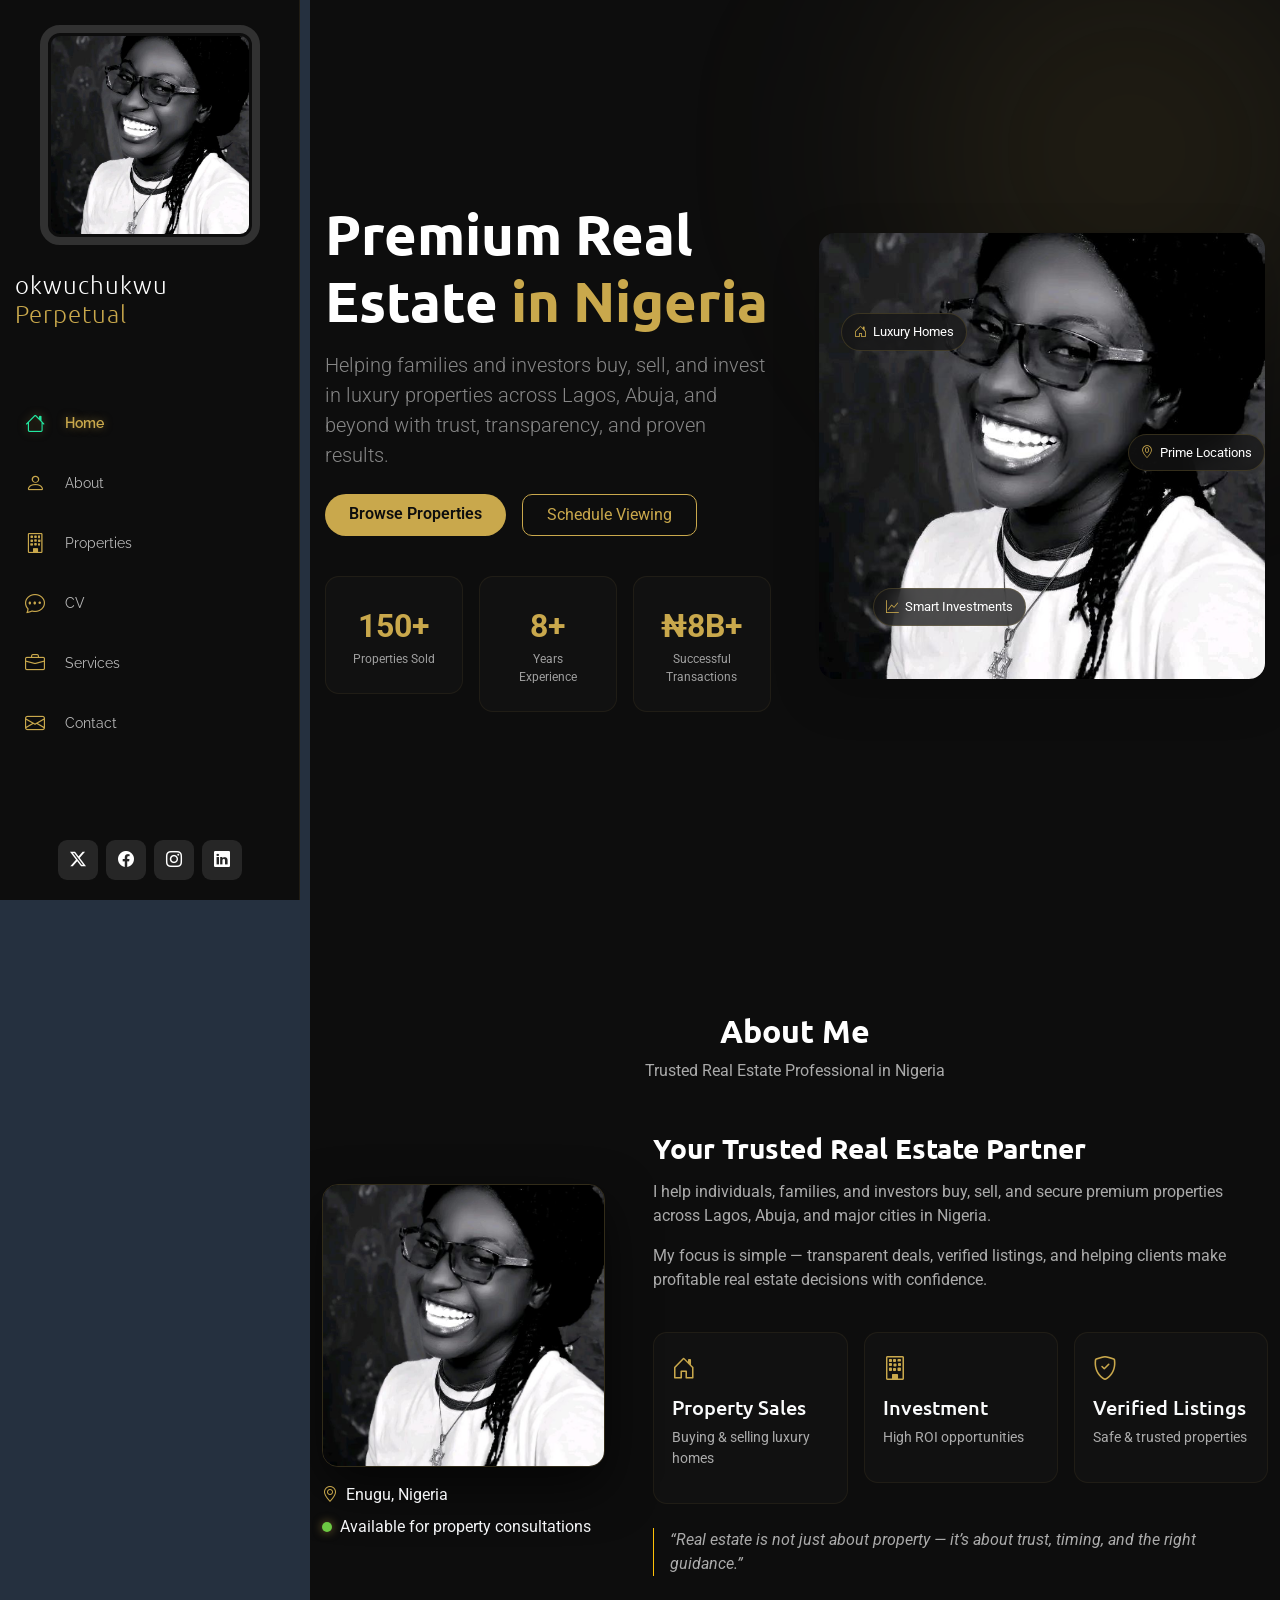
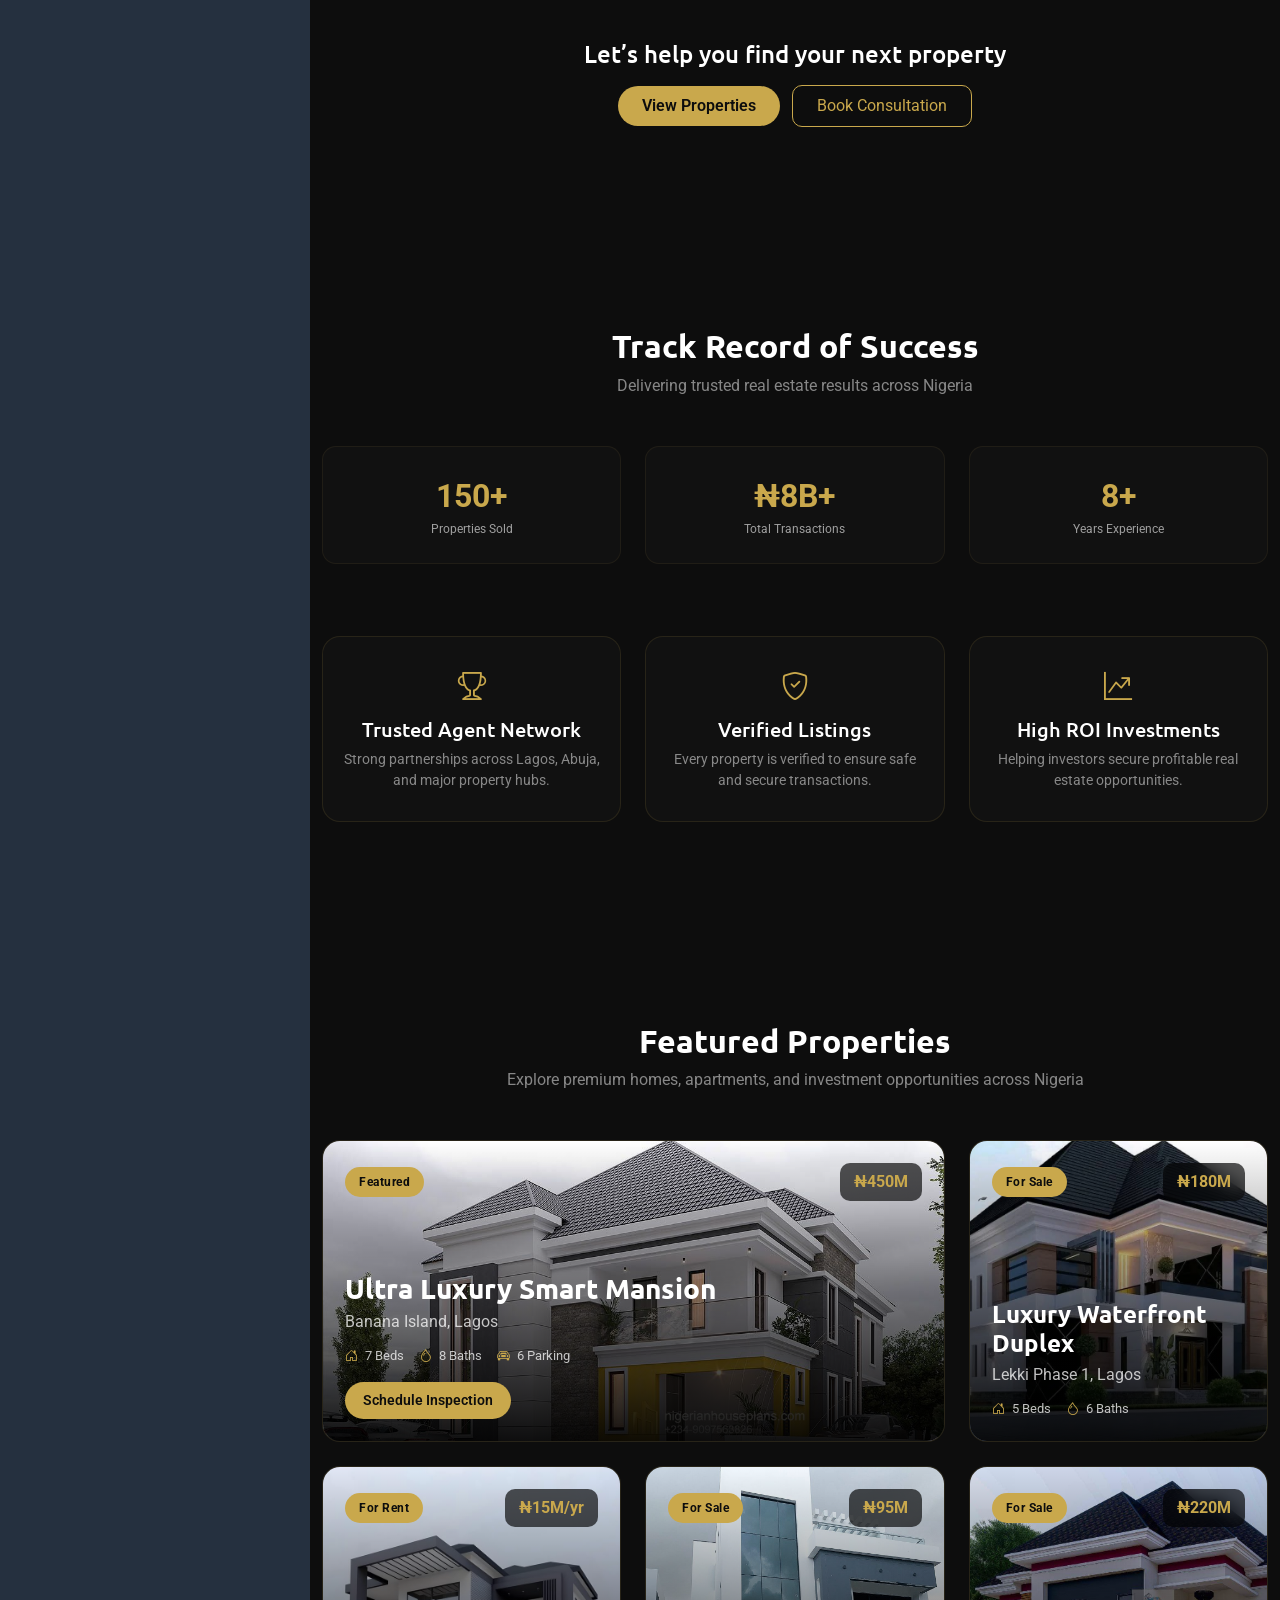
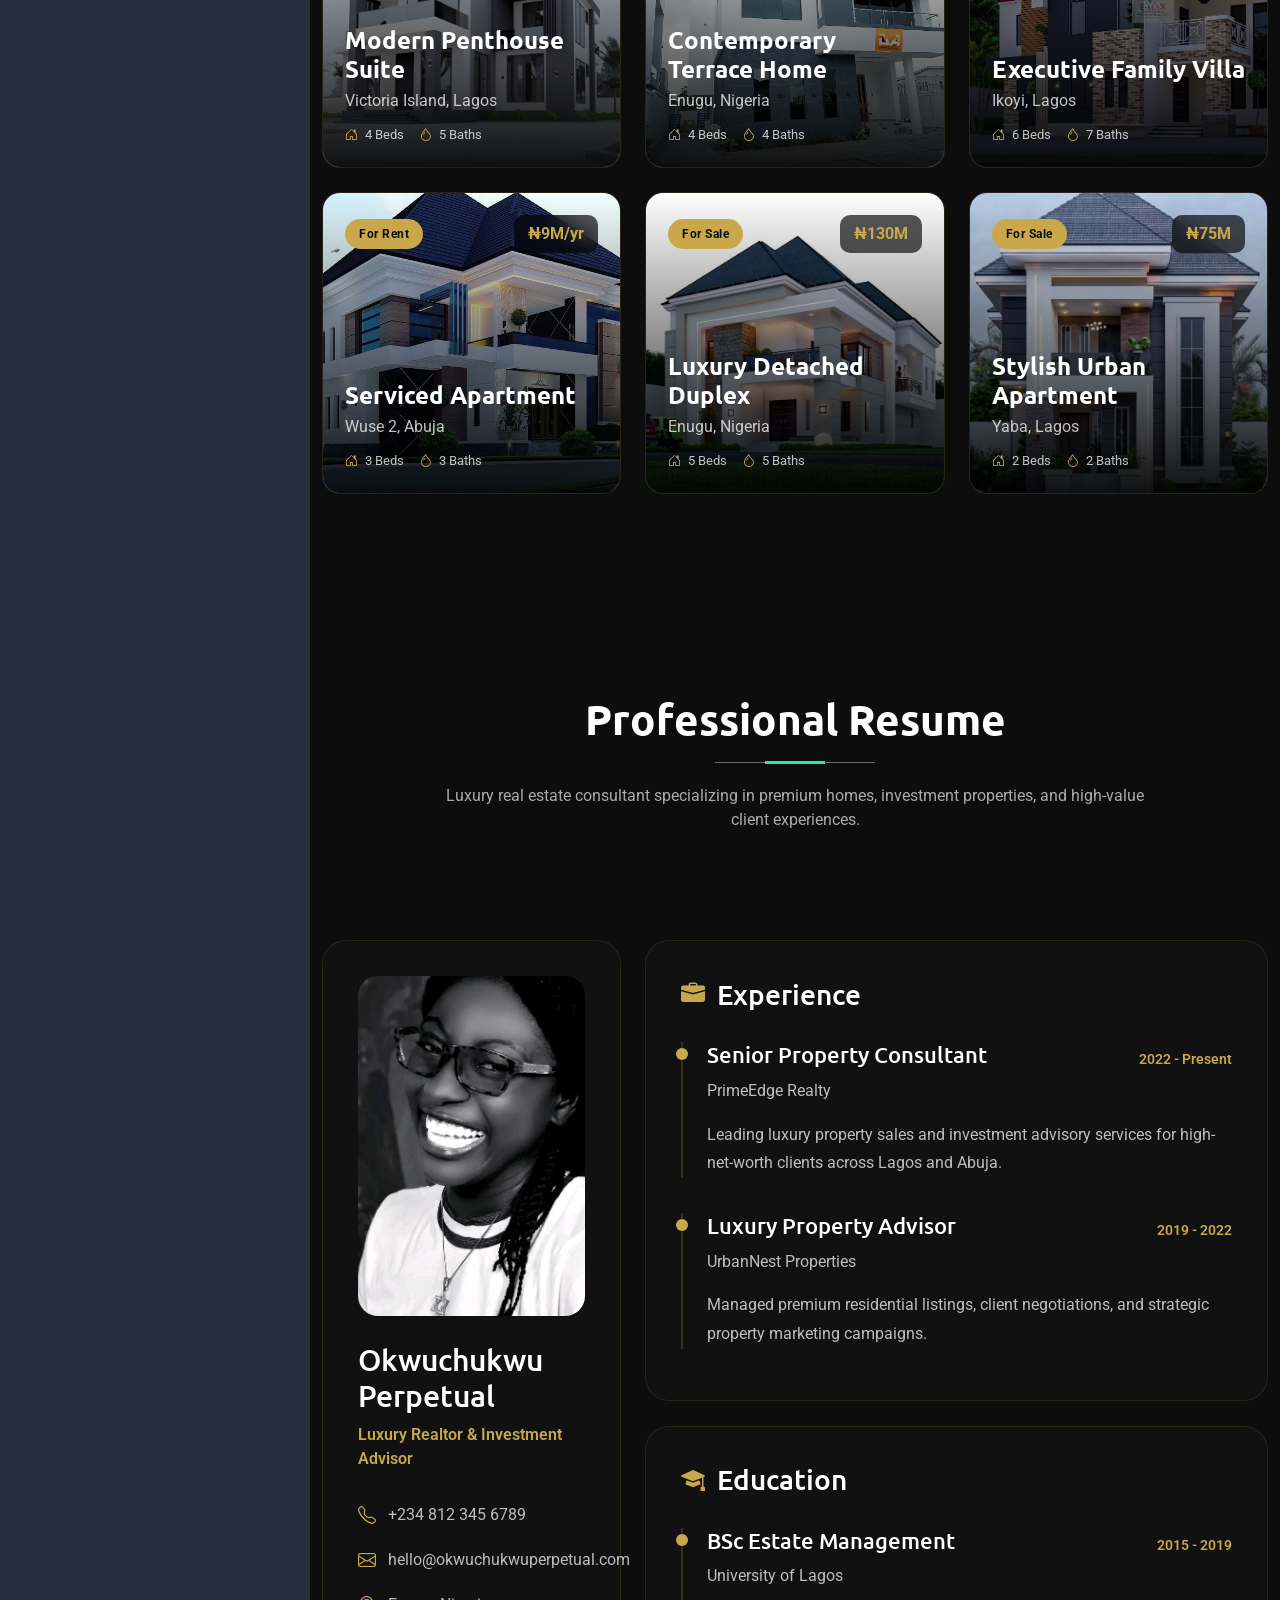
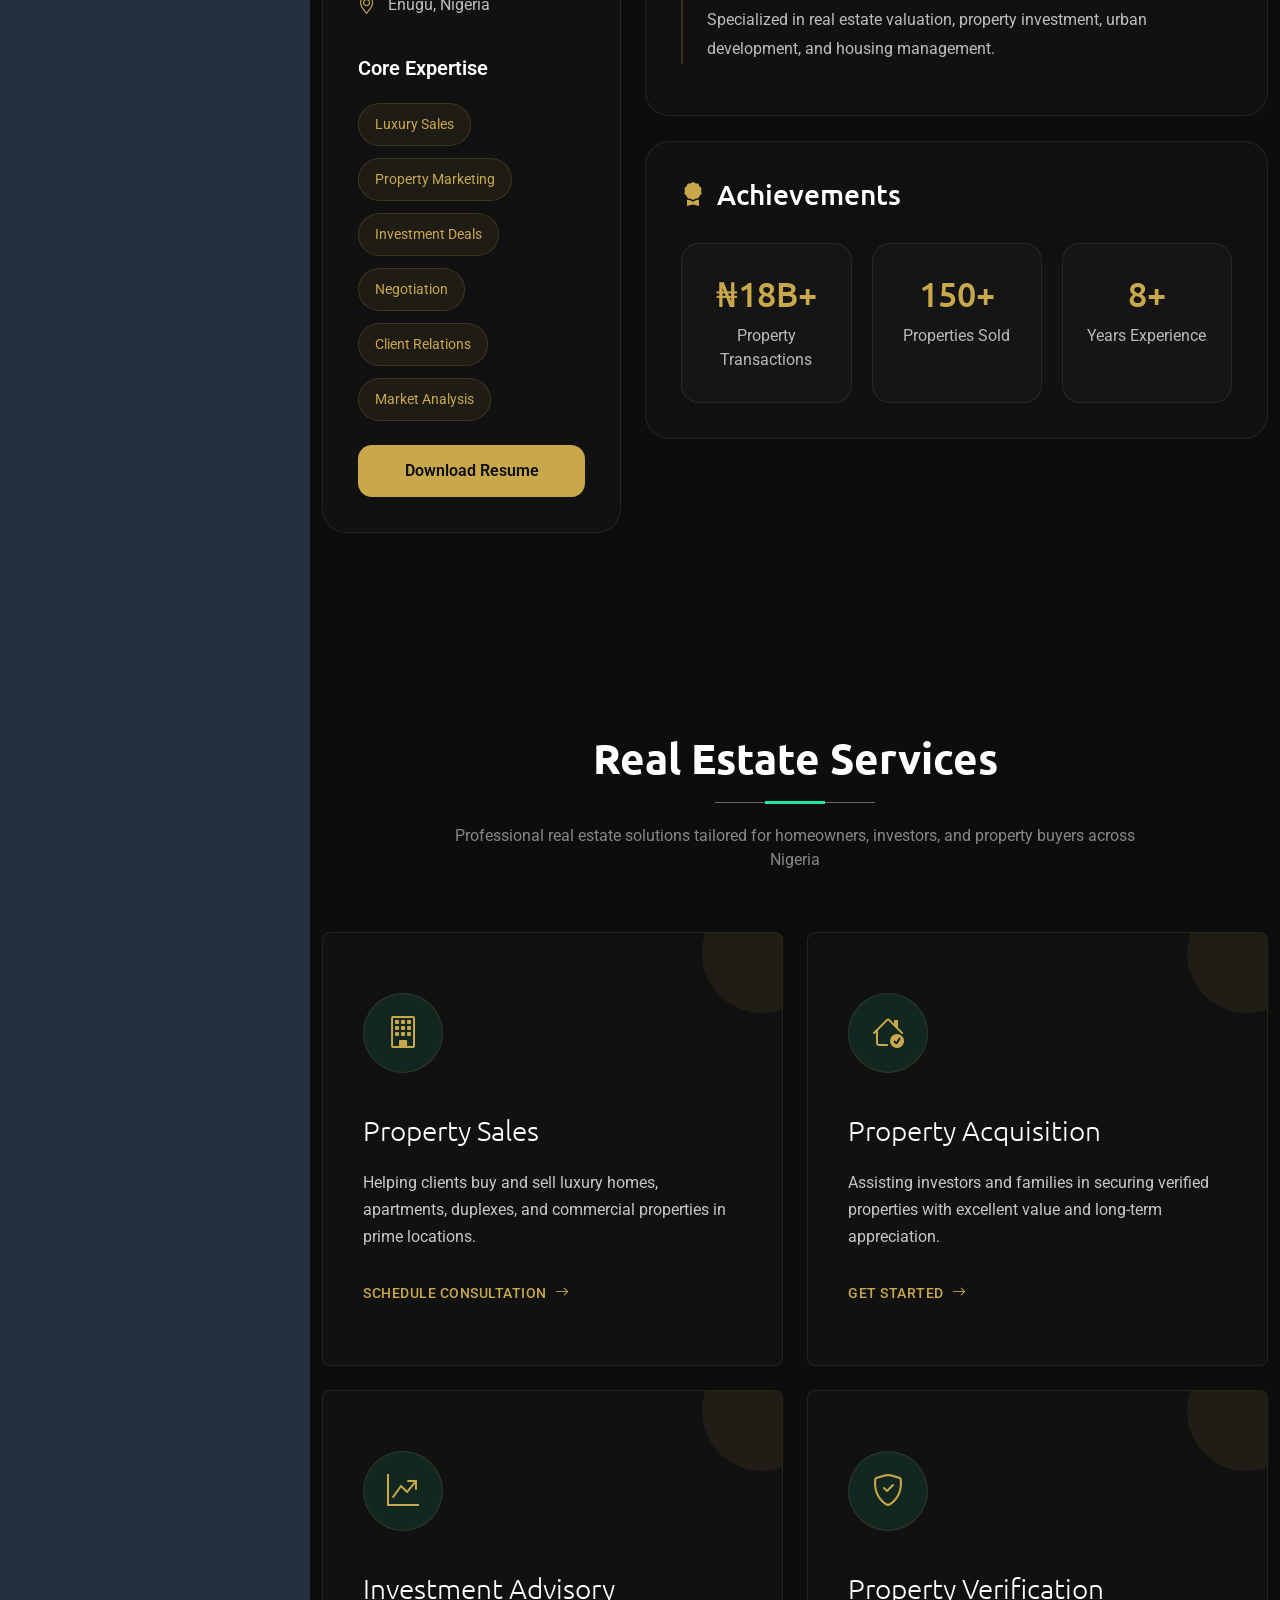
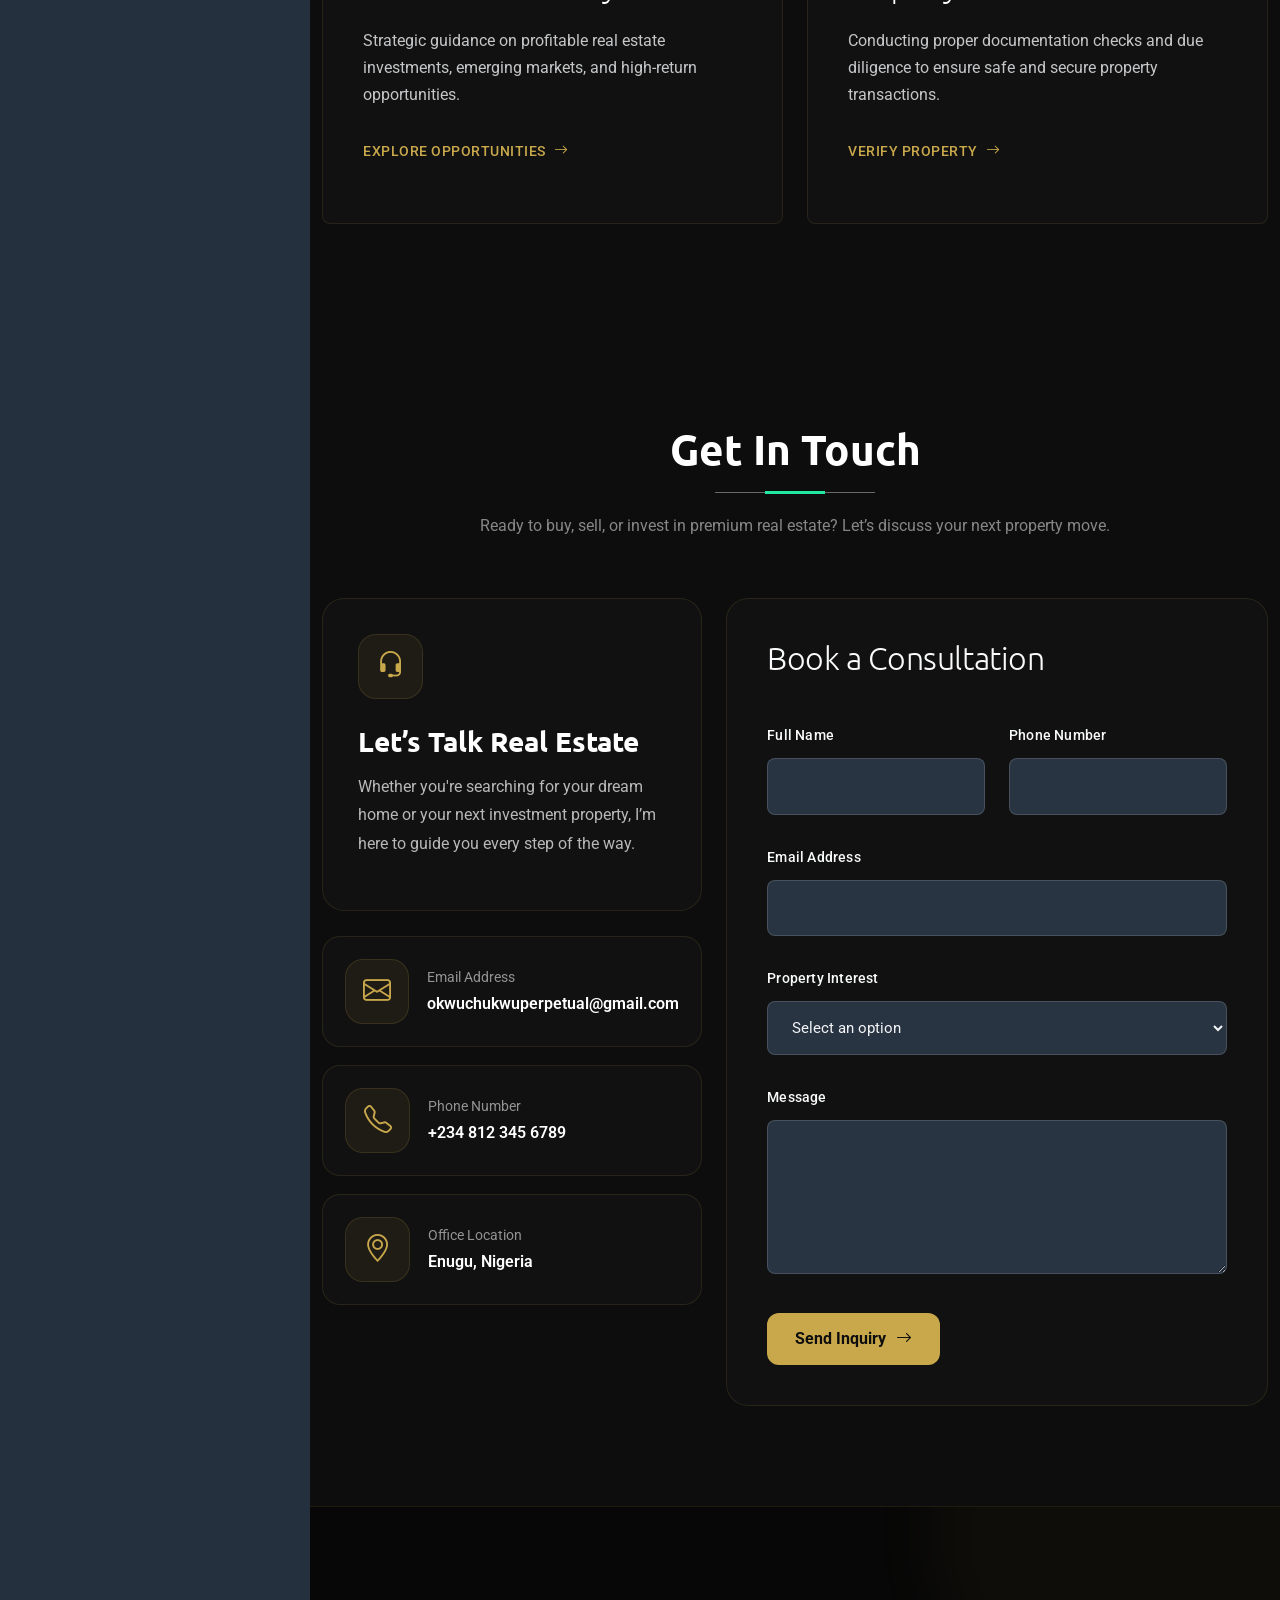
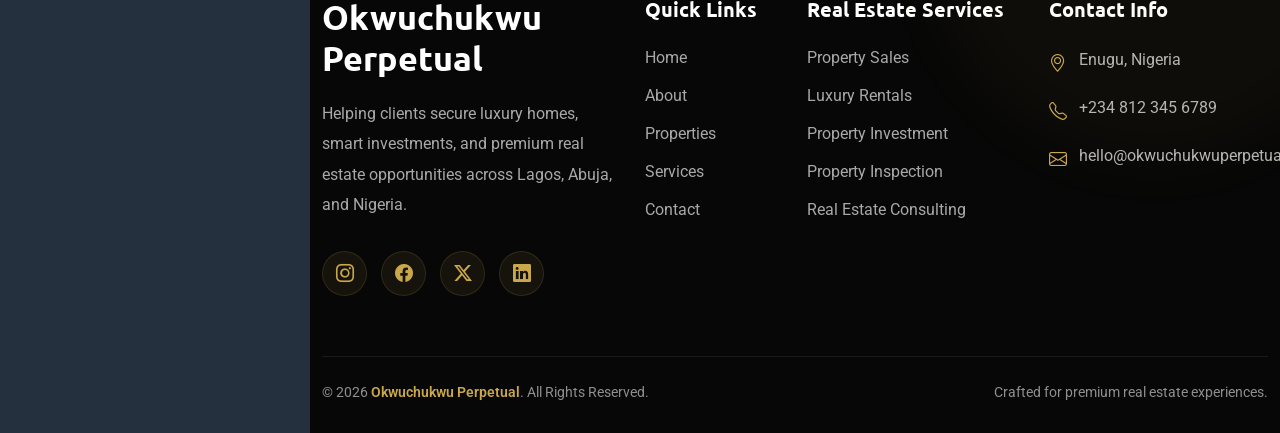
==== commit 7b076dff: "Restore index.html" ====
--- a/index.html
+++ b/index.html
@@ -37,13 +37,13 @@
 
     <div class="header-top">
       <div class="profile-img">
-        <img src="assets/img/profile/profile-square-15.webp" alt="" class="img-fluid">
+        <img src="assets/img/profile/Media.jpg" alt="" class="img-fluid">
       </div>
 
       <a href="index.html" class="logo d-flex align-items-center justify-content-center">
         <!-- Uncomment the line below if you also wish to use an image logo -->
         <!-- <img src="assets/img/logo.webp" alt=""> -->
-        <h1 class="sitename">Professional Realtor</h1>
+        <h1 class="sitename">okwuchukwu <span style="color: #C9A84C">Perpetual</span></h1>
       </a>
 
     </div>
@@ -135,7 +135,7 @@
 
         <div class="hero-image position-relative text-center">
 
-          <img src="assets/img/profile/profile-square-15.webp"
+          <img src="assets/img/profile/Media.jpg"
                class="img-fluid main-image rounded-4 shadow-lg"
                alt="Luxury Realtor"
                data-aos="zoom-in">
@@ -183,7 +183,7 @@
 
         <div class="profile-section text-center">
 
-          <img src="assets/img/profile/profile-square-15.webp"
+          <img src="assets/img/profile/Media.jpg"
                class="img-fluid"
                alt="Realtor Profile">
 
@@ -191,7 +191,7 @@
 
             <div class="d-flex align-items-center mb-2">
               <i class="bi bi-geo-alt text-gold me-2"></i>
-              <span>Lagos, Nigeria</span>
+              <span>Enugu, Nigeria</span>
             </div>
 
             <div class="d-flex align-items-center">
@@ -487,7 +487,7 @@
 
             <div class="bottom-info">
               <h4>Contemporary Terrace Home</h4>
-              <p>Ajah, Lagos</p>
+              <p>Enugu, Nigeria</p>
 
               <div class="meta">
                 <span><i class="bi bi-house-door"></i> 4 Beds</span>
@@ -580,7 +580,7 @@
 
             <div class="bottom-info">
               <h4>Luxury Detached Duplex</h4>
-              <p>Chevron, Lagos</p>
+              <p>Enugu, Nigeria</p>
 
               <div class="meta">
                 <span><i class="bi bi-house-door"></i> 5 Beds</span>
@@ -658,12 +658,12 @@
         <div class="cv-sidebar">
 
           <div class="cv-image">
-            <img src="assets/img/profile/profile-square-14.webp"
+            <img src="assets/img/profile/Media.jpg"
                  alt="Obiora Bright"
                  class="img-fluid">
           </div>
 
-          <h3>Obiora Bright</h3>
+          <h3>Okwuchukwu Perpetual</h3>
 
           <span class="cv-job">
             Luxury Realtor & Investment Advisor
@@ -679,12 +679,12 @@
 
             <div class="cv-contact-item">
               <i class="bi bi-envelope"></i>
-              <span>hello@obiorabright.com</span>
+              <span>hello@okwuchukwuperpetual.com</span>
             </div>
 
             <div class="cv-contact-item">
               <i class="bi bi-geo-alt"></i>
-              <span>Lekki, Lagos Nigeria</span>
+              <span>Enugu, Nigeria</span>
             </div>
 
           </div>
@@ -1005,7 +1005,7 @@
 
             <div class="detail-content">
               <span class="detail-label">Email Address</span>
-              <span class="detail-value">obiorabright@gmail.com</span>
+              <span class="detail-value">okwuchukwuperpetual@gmail.com</span>
             </div>
 
           </div>
@@ -1032,7 +1032,7 @@
             <div class="detail-content">
               <span class="detail-label">Office Location</span>
               <span class="detail-value">
-                Lekki Phase 1, Lagos, Nigeria
+                Enugu, Nigeria
               </span>
             </div>
 
@@ -1128,7 +1128,7 @@
       <div class="col-lg-4">
         <div class="footer-brand">
 
-          <h2>Professional Realtor</h2>
+          <h2>Okwuchukwu Perpetual</h2>
 
           <p>
             Helping clients secure luxury homes, smart investments, 
@@ -1201,7 +1201,7 @@
 
           <div class="contact-item">
             <i class="bi bi-geo-alt"></i>
-            <span>Lekki Phase 1, Lagos Nigeria</span>
+            <span>Enugu, Nigeria</span>
           </div>
 
           <div class="contact-item">
@@ -1211,7 +1211,7 @@
 
           <div class="contact-item">
             <i class="bi bi-envelope"></i>
-            <span>hello@professionalrealtor.com</span>
+            <span>hello@okwuchukwuperpetual.com</span>
           </div>
 
         </div>
@@ -1223,7 +1223,7 @@
     <div class="footer-bottom">
 
       <p>
-        © 2026 <span>Professional Realtor</span>. All Rights Reserved.
+        © 2026 <span>Okwuchukwu Perpetual</span>. All Rights Reserved.
       </p>
 
       <p class="developer">
